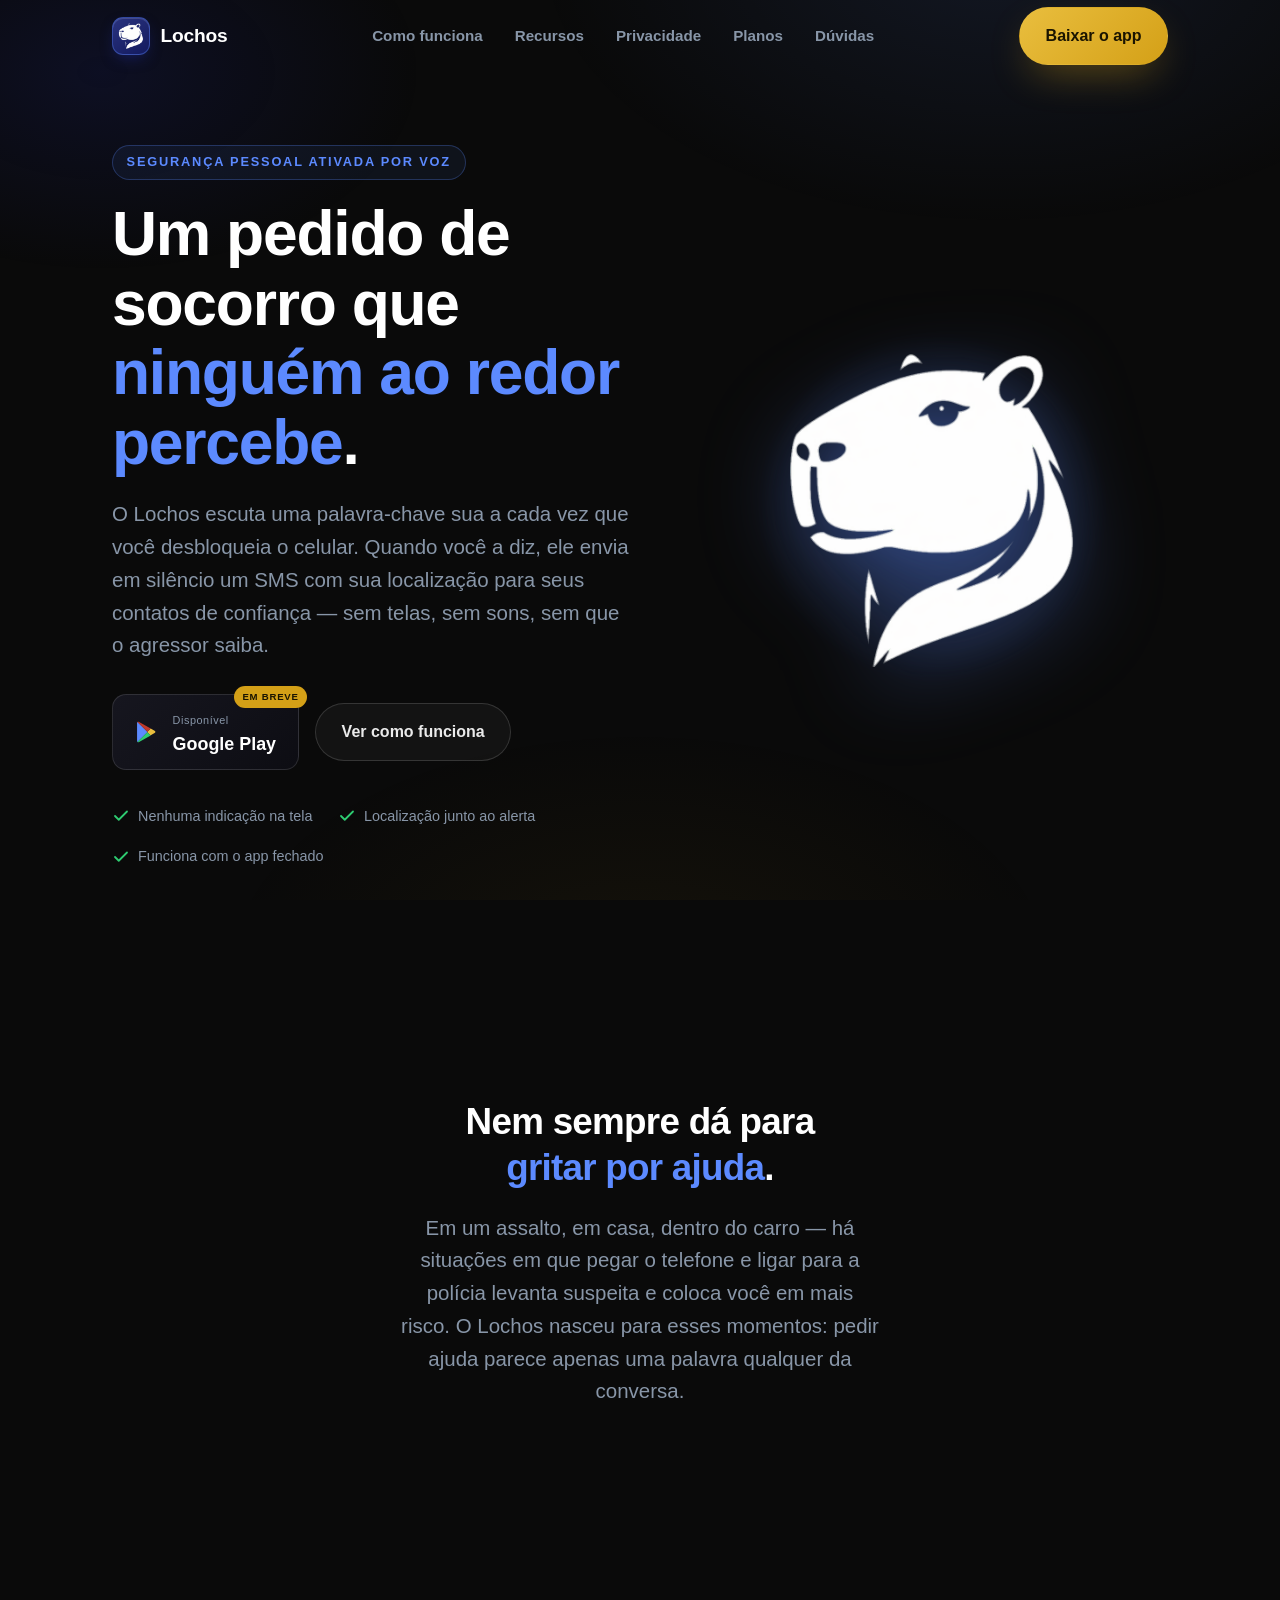
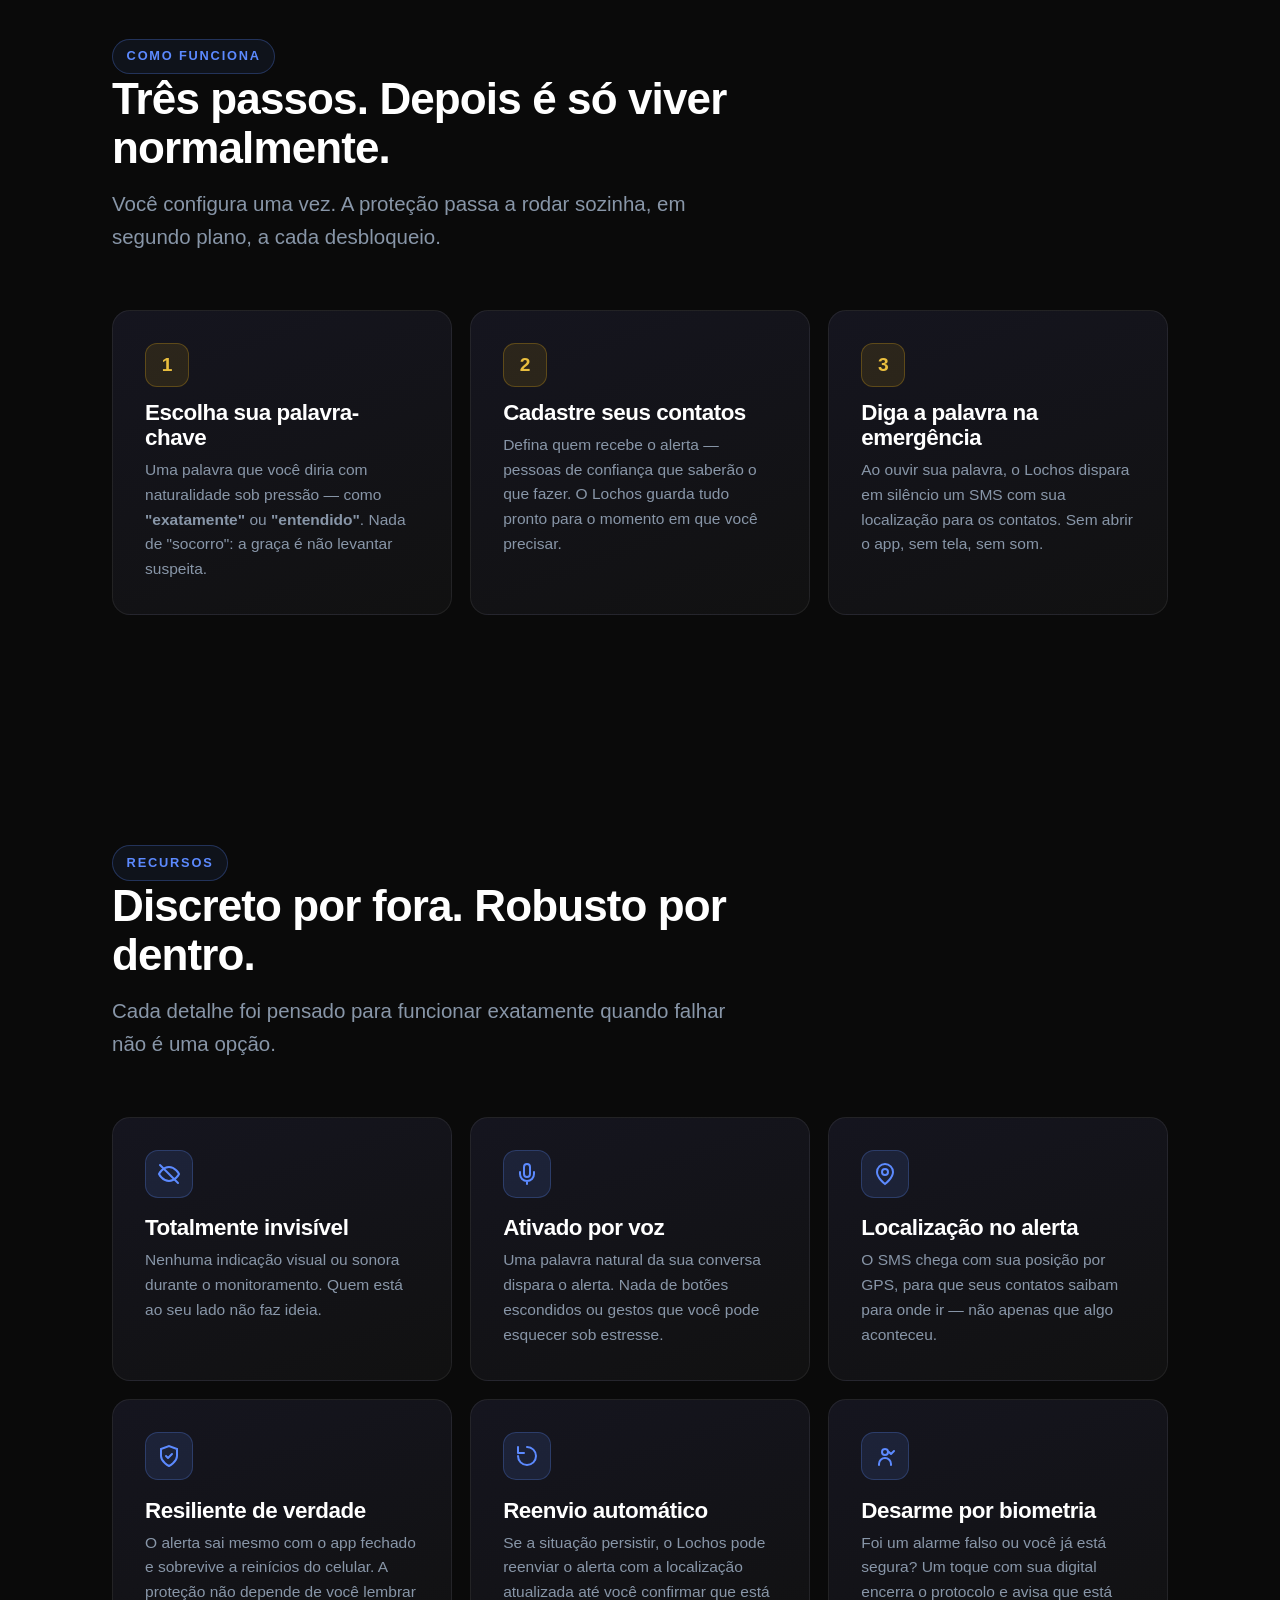
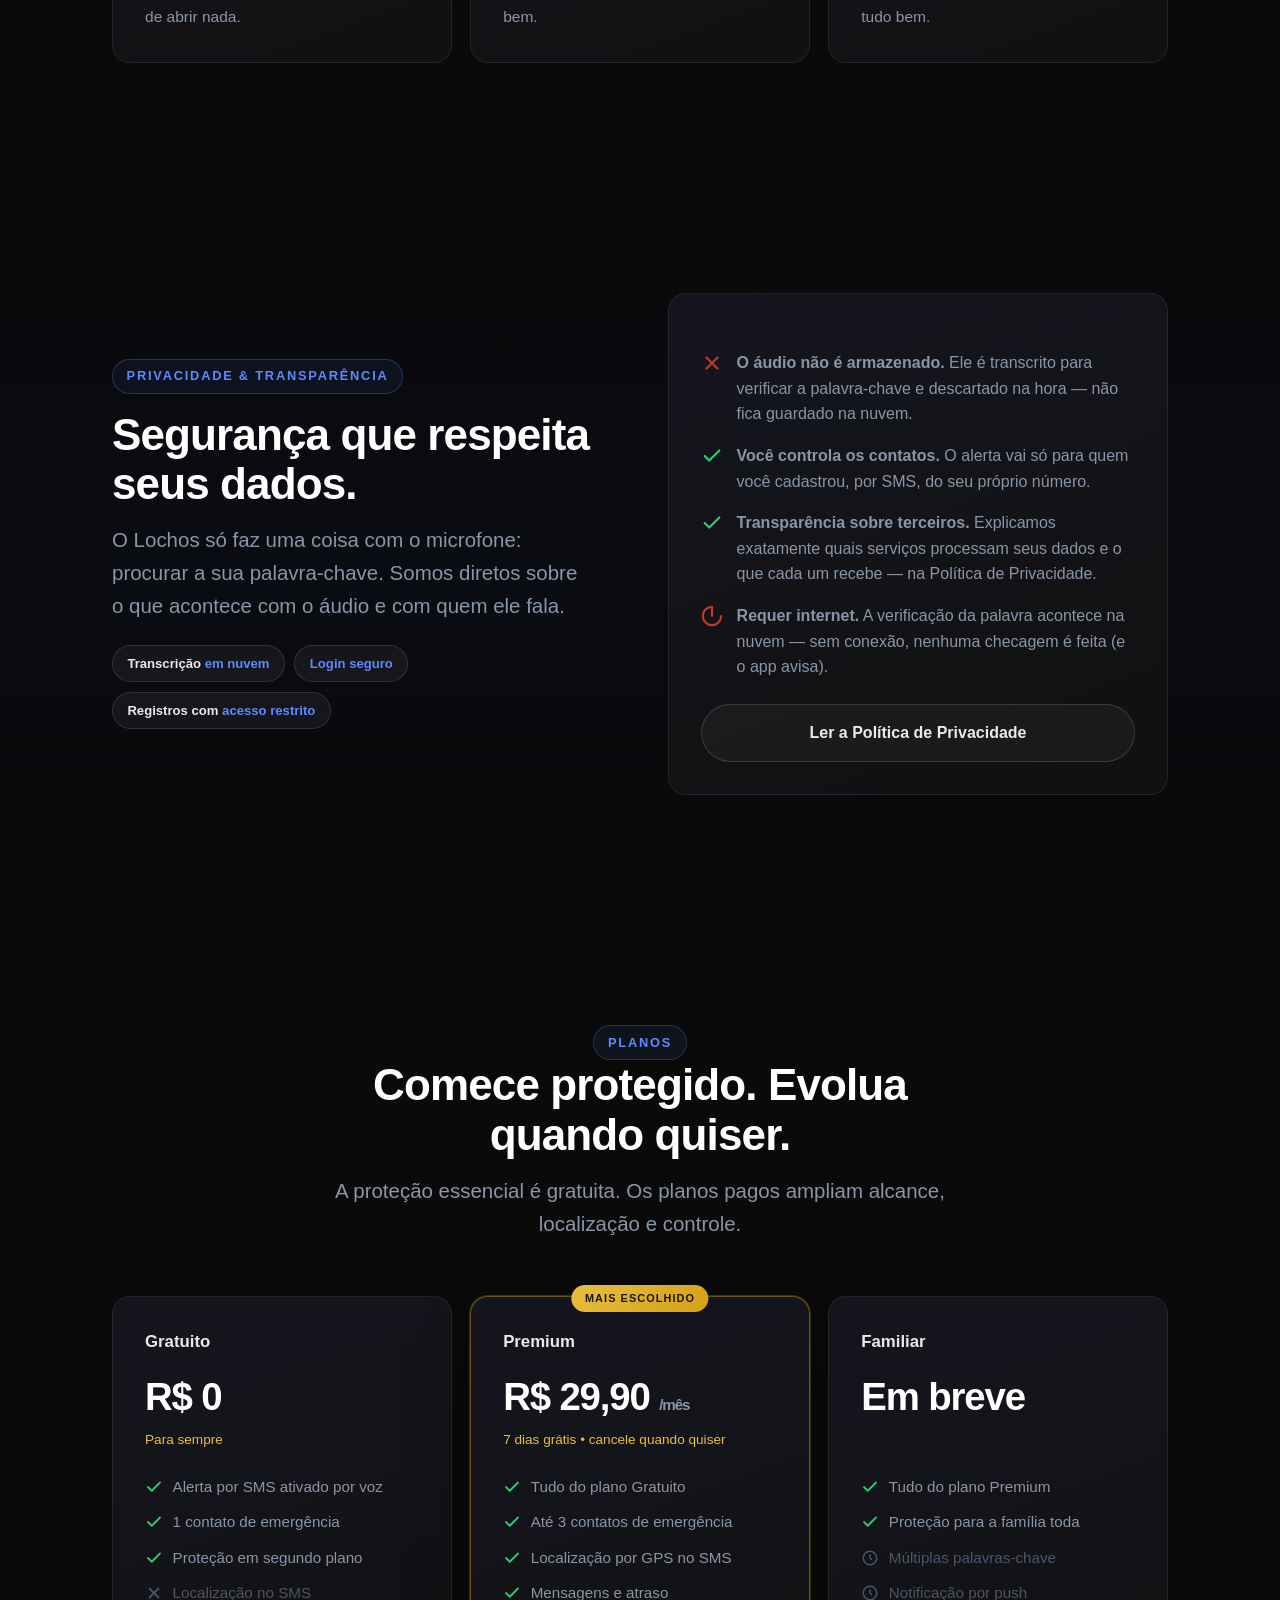
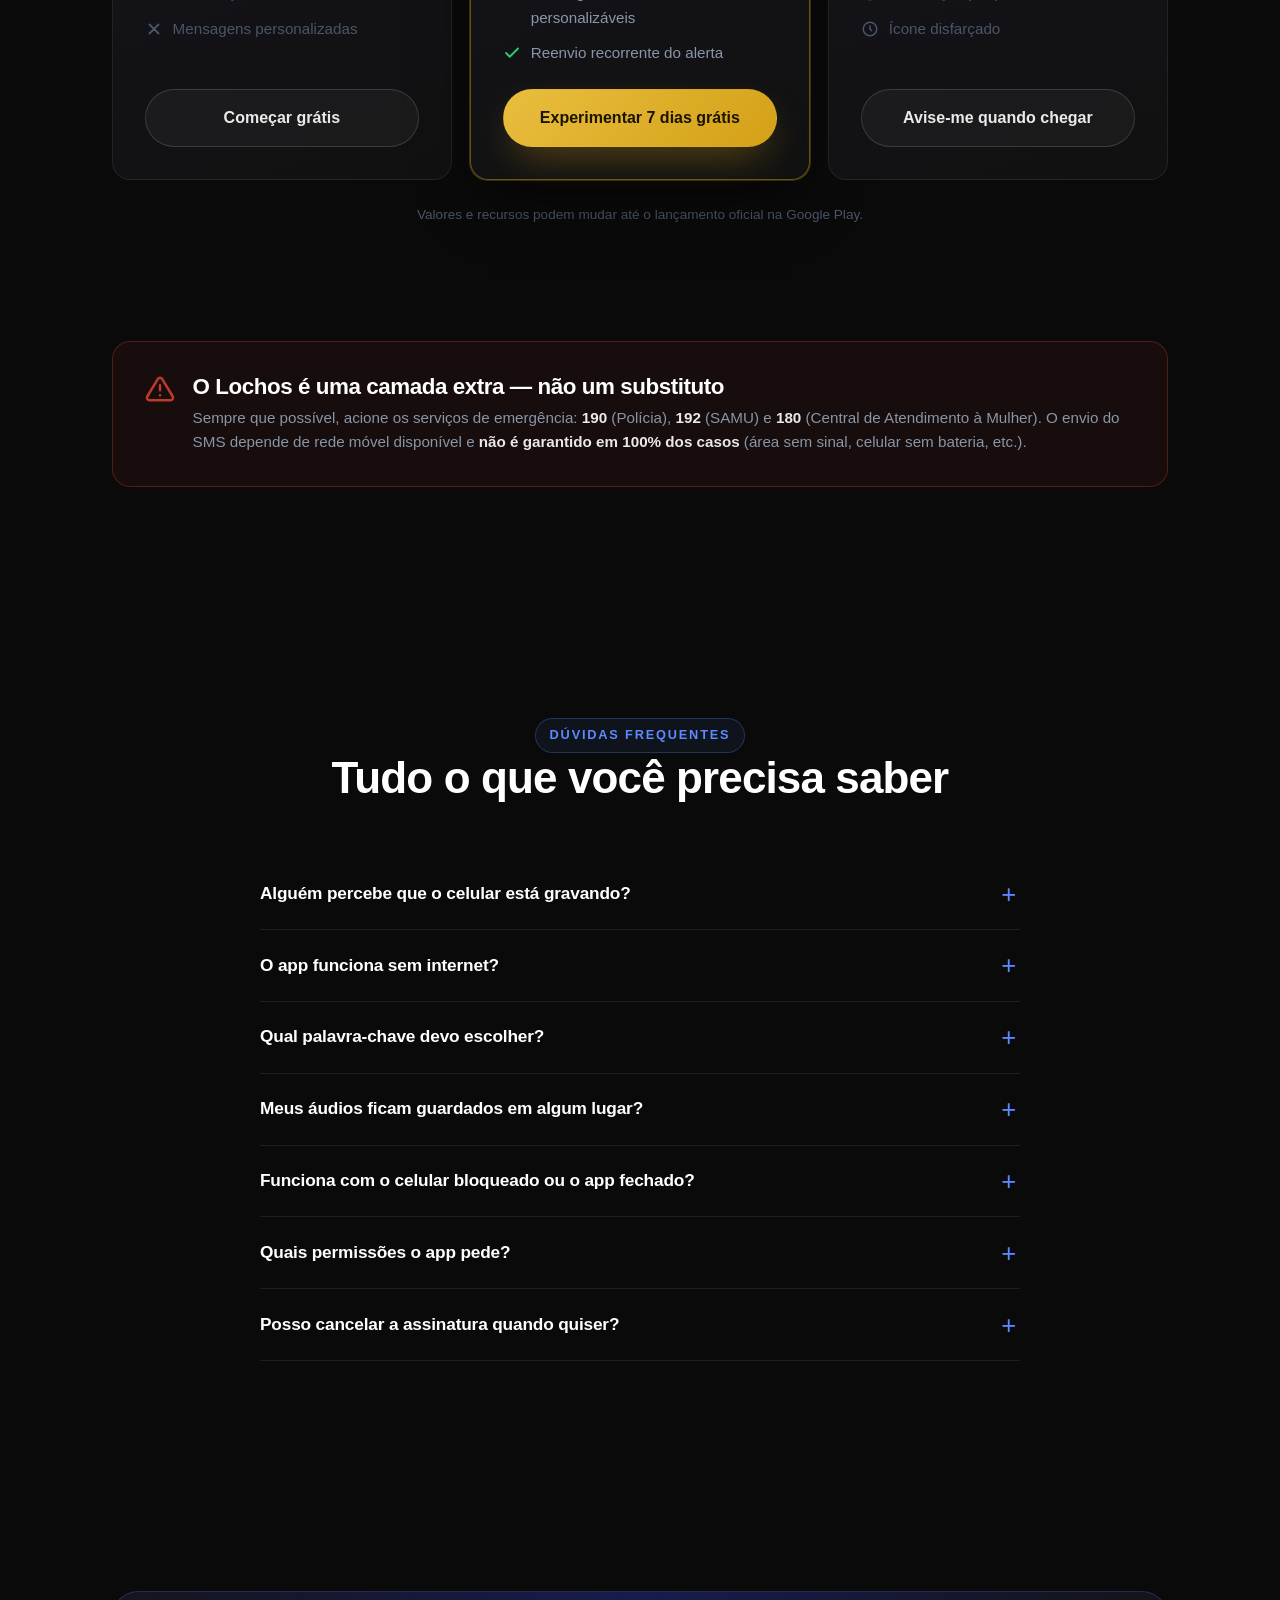
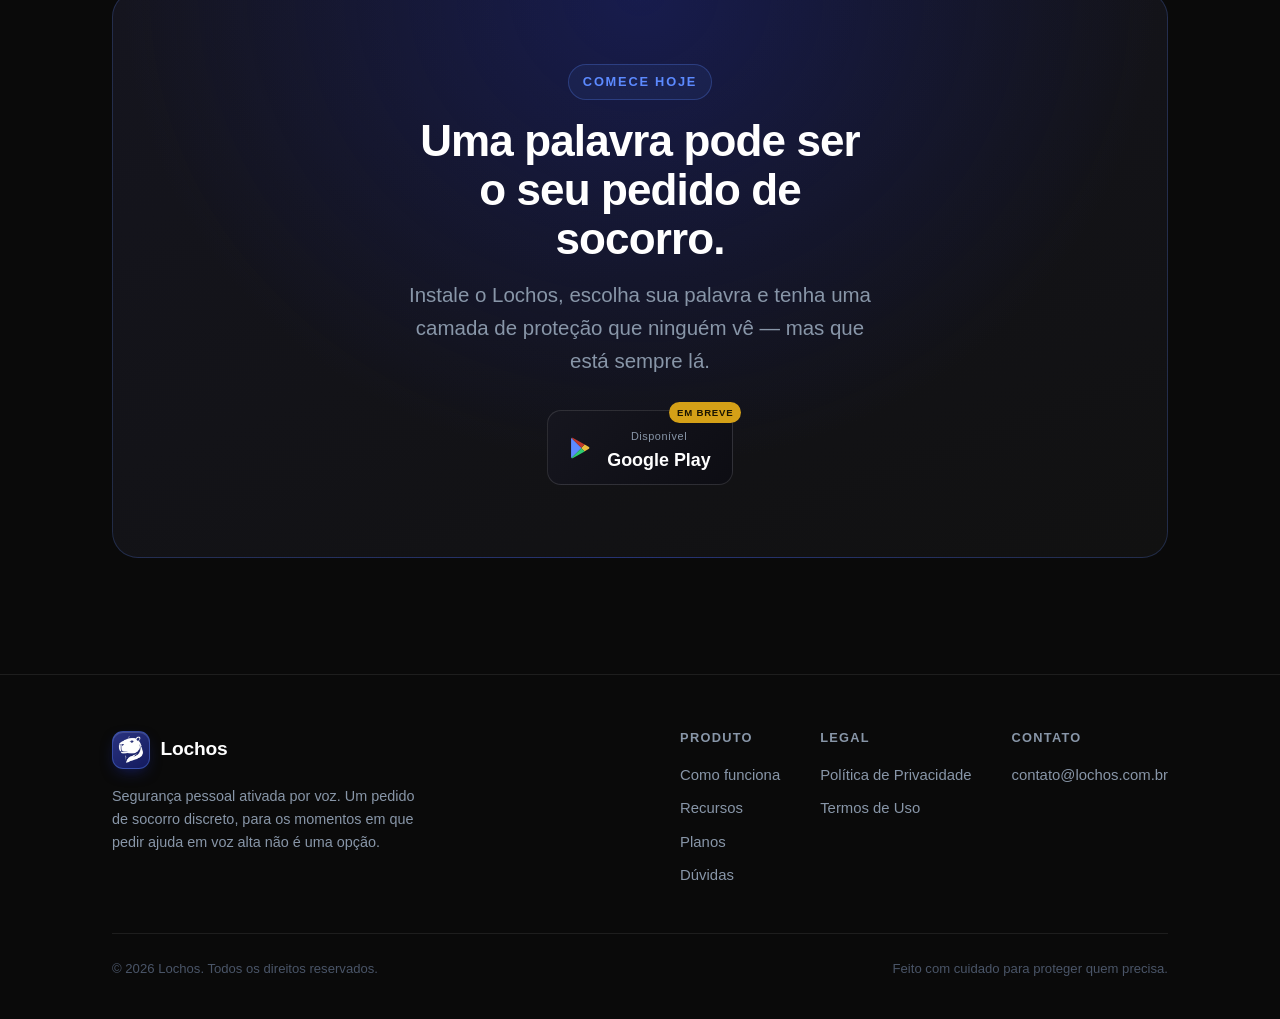
==== index.html @ 720956c6 "@ site: não expor fornecedores de backend nas páginas abertas - index.html: chips e frase de transpa" ====
<!DOCTYPE html>
<html lang="pt-BR">
<head>
  <meta charset="UTF-8" />
  <meta name="viewport" content="width=device-width, initial-scale=1" />
  <title>Lochos — Um pedido de socorro que ninguém percebe</title>
  <meta name="description" content="Lochos é um app de segurança pessoal ativado por voz. Diga uma palavra-chave discreta e ele envia, em silêncio, um SMS com sua localização para seus contatos de confiança." />
  <meta name="theme-color" content="#0A0A0A" />
  <link rel="icon" type="image/png" href="assets/logo-mark.png" />
  <link rel="apple-touch-icon" href="assets/logo-mark.png" />

  <!-- Open Graph / redes sociais -->
  <meta property="og:type" content="website" />
  <meta property="og:title" content="Lochos — Um pedido de socorro que ninguém percebe" />
  <meta property="og:description" content="Segurança pessoal ativada por voz. Diga uma palavra-chave discreta e o Lochos avisa seus contatos com sua localização — sem telas, sem sons." />
  <meta property="og:image" content="assets/logo-mark.png" />
  <meta property="og:locale" content="pt_BR" />
  <meta name="twitter:card" content="summary" />

  <link rel="preload" href="assets/styles.css" as="style" />
  <link rel="stylesheet" href="assets/styles.css" />

  <script type="application/ld+json">
  {
    "@context": "https://schema.org",
    "@type": "MobileApplication",
    "name": "Lochos",
    "operatingSystem": "Android",
    "applicationCategory": "SecurityApplication",
    "description": "App de segurança pessoal ativado por voz. Uma palavra-chave discreta dispara um SMS de emergência com localização para contatos de confiança.",
    "offers": { "@type": "Offer", "price": "0", "priceCurrency": "BRL" }
  }
  </script>
</head>
<body>

  <!-- ==================== HEADER ==================== -->
  <header class="site-header">
    <div class="wrap nav">
      <a href="#topo" class="brand" aria-label="Lochos — início">
        <span class="brand-mark"><img src="assets/capybara-white.png" alt="" width="28" height="28" /></span>
        Lochos
      </a>
      <nav class="nav-links" aria-label="Navegação principal">
        <a href="#como-funciona">Como funciona</a>
        <a href="#recursos">Recursos</a>
        <a href="#privacidade">Privacidade</a>
        <a href="#planos">Planos</a>
        <a href="#faq">Dúvidas</a>
      </nav>
      <a href="#baixar" class="btn btn-primary nav-cta">Baixar o app</a>
    </div>
  </header>

  <main id="topo">

    <!-- ==================== HERO ==================== -->
    <section class="hero">
      <div class="wrap hero-grid">
        <div class="hero-copy">
          <span class="eyebrow">Segurança pessoal ativada por voz</span>
          <h1>Um pedido de socorro que <span class="hl">ninguém ao redor percebe</span>.</h1>
          <p class="lead">
            O Lochos escuta uma palavra-chave sua a cada vez que você desbloqueia o celular.
            Quando você a diz, ele envia em silêncio um SMS com sua localização para seus
            contatos de confiança — sem telas, sem sons, sem que o agressor saiba.
          </p>

          <div class="hero-cta" id="baixar">
            <a href="#" class="store-badge" aria-label="Em breve na Google Play">
              <span class="sb-soon">Em breve</span>
              <svg viewBox="0 0 512 512" aria-hidden="true"><path fill="#5C8AFF" d="M48 59.4c-4.9 5.2-7.7 13.2-7.7 23.6v346c0 10.4 2.8 18.4 7.7 23.6l1.2 1.1L243 260.9v-9.8L49.2 58.3 48 59.4z"/><path fill="#E9BE3E" d="M307.6 325.5L243 260.9v-9.8l64.7-64.6 1.5.8 76.5 43.5c21.9 12.4 21.9 32.8 0 45.2l-76.5 43.5-1.6.8z"/><path fill="#2ECC71" d="M309.1 324.7L243 258.5 48 453.5c7.2 7.6 19.1 8.6 32.6 1L309.1 324.7z"/><path fill="#C0392B" d="M309.1 187.3L80.6 57.5C67.1 49.9 55.2 50.9 48 58.5l195 195 66.1-66.2z"/></svg>
              <span>
                <span class="sb-top">Disponível</span><br />
                <span class="sb-main">Google Play</span>
              </span>
            </a>
            <a href="#como-funciona" class="btn btn-ghost">Ver como funciona</a>
          </div>

          <div class="hero-trust">
            <span>
              <svg viewBox="0 0 24 24" fill="none" stroke="currentColor" stroke-width="2.4" aria-hidden="true"><path d="M20 6 9 17l-5-5" stroke-linecap="round" stroke-linejoin="round"/></svg>
              Nenhuma indicação na tela
            </span>
            <span>
              <svg viewBox="0 0 24 24" fill="none" stroke="currentColor" stroke-width="2.4" aria-hidden="true"><path d="M20 6 9 17l-5-5" stroke-linecap="round" stroke-linejoin="round"/></svg>
              Localização junto ao alerta
            </span>
            <span>
              <svg viewBox="0 0 24 24" fill="none" stroke="currentColor" stroke-width="2.4" aria-hidden="true"><path d="M20 6 9 17l-5-5" stroke-linecap="round" stroke-linejoin="round"/></svg>
              Funciona com o app fechado
            </span>
          </div>
        </div>

        <div class="hero-visual" aria-hidden="true">
          <div class="hero-orb"></div>
          <div class="pulse-ring"></div>
          <div class="pulse-ring"></div>
          <div class="pulse-ring"></div>
          <img class="hero-capy" src="assets/capybara-white.png" alt="" width="320" height="320" />
        </div>
      </div>
    </section>

    <!-- ==================== EMPATIA ==================== -->
    <section class="empathy" aria-labelledby="empatia-h">
      <div class="wrap reveal">
        <h2 class="quote" id="empatia-h">Nem sempre dá para <em>gritar por ajuda</em>.</h2>
        <p class="lead" style="margin-inline:auto;text-align:center;">
          Em um assalto, em casa, dentro do carro — há situações em que pegar o telefone e ligar
          para a polícia levanta suspeita e coloca você em mais risco. O Lochos nasceu para esses
          momentos: pedir ajuda parece apenas uma palavra qualquer da conversa.
        </p>
      </div>
    </section>

    <!-- ==================== COMO FUNCIONA ==================== -->
    <section id="como-funciona" aria-labelledby="cf-h">
      <div class="wrap">
        <div class="section-head reveal">
          <span class="eyebrow">Como funciona</span>
          <h2 id="cf-h">Três passos. Depois é só viver normalmente.</h2>
          <p class="lead">Você configura uma vez. A proteção passa a rodar sozinha, em segundo plano, a cada desbloqueio.</p>
        </div>

        <div class="grid cols-3 steps">
          <article class="card step reveal">
            <div class="num"></div>
            <h3>Escolha sua palavra-chave</h3>
            <p>Uma palavra que você diria com naturalidade sob pressão — como <strong>"exatamente"</strong> ou <strong>"entendido"</strong>. Nada de "socorro": a graça é não levantar suspeita.</p>
          </article>
          <article class="card step reveal">
            <div class="num"></div>
            <h3>Cadastre seus contatos</h3>
            <p>Defina quem recebe o alerta — pessoas de confiança que saberão o que fazer. O Lochos guarda tudo pronto para o momento em que você precisar.</p>
          </article>
          <article class="card step reveal">
            <div class="num"></div>
            <h3>Diga a palavra na emergência</h3>
            <p>Ao ouvir sua palavra, o Lochos dispara em silêncio um SMS com sua localização para os contatos. Sem abrir o app, sem tela, sem som.</p>
          </article>
        </div>
      </div>
    </section>

    <!-- ==================== RECURSOS ==================== -->
    <section id="recursos" aria-labelledby="rec-h">
      <div class="wrap">
        <div class="section-head reveal">
          <span class="eyebrow">Recursos</span>
          <h2 id="rec-h">Discreto por fora. Robusto por dentro.</h2>
          <p class="lead">Cada detalhe foi pensado para funcionar exatamente quando falhar não é uma opção.</p>
        </div>

        <div class="grid cols-3">
          <article class="card reveal">
            <div class="icon"><svg viewBox="0 0 24 24" fill="none" stroke="currentColor" stroke-width="2" aria-hidden="true"><path d="M2 12s3.5-7 10-7 10 7 10 7-3.5 7-10 7S2 12 2 12Z"/><path d="m3 3 18 18" stroke-linecap="round"/></svg></div>
            <h3>Totalmente invisível</h3>
            <p>Nenhuma indicação visual ou sonora durante o monitoramento. Quem está ao seu lado não faz ideia.</p>
          </article>
          <article class="card reveal">
            <div class="icon"><svg viewBox="0 0 24 24" fill="none" stroke="currentColor" stroke-width="2" aria-hidden="true"><path d="M12 2a3 3 0 0 0-3 3v7a3 3 0 0 0 6 0V5a3 3 0 0 0-3-3Z"/><path d="M19 10v2a7 7 0 0 1-14 0v-2M12 19v3" stroke-linecap="round"/></svg></div>
            <h3>Ativado por voz</h3>
            <p>Uma palavra natural da sua conversa dispara o alerta. Nada de botões escondidos ou gestos que você pode esquecer sob estresse.</p>
          </article>
          <article class="card reveal">
            <div class="icon"><svg viewBox="0 0 24 24" fill="none" stroke="currentColor" stroke-width="2" aria-hidden="true"><path d="M20 10c0 6-8 12-8 12s-8-6-8-12a8 8 0 0 1 16 0Z"/><circle cx="12" cy="10" r="3"/></svg></div>
            <h3>Localização no alerta</h3>
            <p>O SMS chega com sua posição por GPS, para que seus contatos saibam para onde ir — não apenas que algo aconteceu.</p>
          </article>
          <article class="card reveal">
            <div class="icon"><svg viewBox="0 0 24 24" fill="none" stroke="currentColor" stroke-width="2" aria-hidden="true"><path d="M12 22s8-4 8-10V5l-8-3-8 3v7c0 6 8 10 8 10Z"/><path d="m9 12 2 2 4-4" stroke-linecap="round" stroke-linejoin="round"/></svg></div>
            <h3>Resiliente de verdade</h3>
            <p>O alerta sai mesmo com o app fechado e sobrevive a reinícios do celular. A proteção não depende de você lembrar de abrir nada.</p>
          </article>
          <article class="card reveal">
            <div class="icon"><svg viewBox="0 0 24 24" fill="none" stroke="currentColor" stroke-width="2" aria-hidden="true"><path d="M3 12a9 9 0 1 0 9-9" stroke-linecap="round"/><path d="M3 3v6h6" stroke-linecap="round" stroke-linejoin="round"/></svg></div>
            <h3>Reenvio automático</h3>
            <p>Se a situação persistir, o Lochos pode reenviar o alerta com a localização atualizada até você confirmar que está bem.</p>
          </article>
          <article class="card reveal">
            <div class="icon"><svg viewBox="0 0 24 24" fill="none" stroke="currentColor" stroke-width="2" aria-hidden="true"><path d="M12 11c1.66 0 3-1.34 3-3s-1.34-3-3-3-3 1.34-3 3 1.34 3 3 3Z"/><path d="M6 21v-1a6 6 0 0 1 12 0v1" stroke-linecap="round"/><path d="m16 8 2 2 3-3" stroke-linecap="round" stroke-linejoin="round"/></svg></div>
            <h3>Desarme por biometria</h3>
            <p>Foi um alarme falso ou você já está segura? Um toque com sua digital encerra o protocolo e avisa que está tudo bem.</p>
          </article>
        </div>
      </div>
    </section>

    <!-- ==================== PRIVACIDADE ==================== -->
    <section id="privacidade" class="privacy" aria-labelledby="priv-h">
      <div class="wrap">
        <div class="grid cols-2" style="align-items:center;gap:clamp(2rem,5vw,3.5rem);">
          <div class="reveal">
            <span class="eyebrow">Privacidade &amp; transparência</span>
            <h2 id="priv-h" style="margin:1rem 0;">Segurança que respeita seus dados.</h2>
            <p class="lead">
              O Lochos só faz uma coisa com o microfone: procurar a sua palavra-chave.
              Somos diretos sobre o que acontece com o áudio e com quem ele fala.
            </p>
            <div class="third-parties">
              <span class="chip">Transcrição <b>em nuvem</b></span>
              <span class="chip"><b>Login seguro</b></span>
              <span class="chip">Registros com <b>acesso restrito</b></span>
            </div>
          </div>

          <div class="card reveal">
            <ul class="privacy-list">
              <li><svg class="no" viewBox="0 0 24 24" fill="none" stroke="currentColor" stroke-width="2.4" aria-hidden="true"><path d="M18 6 6 18M6 6l12 12" stroke-linecap="round"/></svg>
                <span><strong>O áudio não é armazenado.</strong> Ele é transcrito para verificar a palavra-chave e descartado na hora — não fica guardado na nuvem.</span></li>
              <li><svg class="yes" viewBox="0 0 24 24" fill="none" stroke="currentColor" stroke-width="2.4" aria-hidden="true"><path d="M20 6 9 17l-5-5" stroke-linecap="round" stroke-linejoin="round"/></svg>
                <span><strong>Você controla os contatos.</strong> O alerta vai só para quem você cadastrou, por SMS, do seu próprio número.</span></li>
              <li><svg class="yes" viewBox="0 0 24 24" fill="none" stroke="currentColor" stroke-width="2.4" aria-hidden="true"><path d="M20 6 9 17l-5-5" stroke-linecap="round" stroke-linejoin="round"/></svg>
                <span><strong>Transparência sobre terceiros.</strong> Explicamos exatamente quais serviços processam seus dados e o que cada um recebe — na Política de Privacidade.</span></li>
              <li><svg class="no" viewBox="0 0 24 24" fill="none" stroke="currentColor" stroke-width="2.4" aria-hidden="true"><path d="M12 2v10M12 2a10 10 0 1 0 10 10" stroke-linecap="round"/></svg>
                <span><strong>Requer internet.</strong> A verificação da palavra acontece na nuvem — sem conexão, nenhuma checagem é feita (e o app avisa).</span></li>
            </ul>
            <a href="privacidade.html" class="btn btn-ghost btn-block" style="margin-top:1.5rem;">Ler a Política de Privacidade</a>
          </div>
        </div>
      </div>
    </section>

    <!-- ==================== PLANOS ==================== -->
    <section id="planos" aria-labelledby="planos-h">
      <div class="wrap">
        <div class="section-head center reveal">
          <span class="eyebrow">Planos</span>
          <h2 id="planos-h">Comece protegido. Evolua quando quiser.</h2>
          <p class="lead">A proteção essencial é gratuita. Os planos pagos ampliam alcance, localização e controle.</p>
        </div>

        <div class="grid cols-3 plans">
          <article class="card plan reveal">
            <div class="plan-name">Gratuito</div>
            <div class="price">R$ 0</div>
            <div class="price-note">Para sempre</div>
            <ul>
              <li class="on"><svg viewBox="0 0 24 24" fill="none" stroke="currentColor" stroke-width="2.4" aria-hidden="true"><path d="M20 6 9 17l-5-5" stroke-linecap="round" stroke-linejoin="round"/></svg> Alerta por SMS ativado por voz</li>
              <li class="on"><svg viewBox="0 0 24 24" fill="none" stroke="currentColor" stroke-width="2.4" aria-hidden="true"><path d="M20 6 9 17l-5-5" stroke-linecap="round" stroke-linejoin="round"/></svg> 1 contato de emergência</li>
              <li class="on"><svg viewBox="0 0 24 24" fill="none" stroke="currentColor" stroke-width="2.4" aria-hidden="true"><path d="M20 6 9 17l-5-5" stroke-linecap="round" stroke-linejoin="round"/></svg> Proteção em segundo plano</li>
              <li class="off"><svg viewBox="0 0 24 24" fill="none" stroke="currentColor" stroke-width="2.4" aria-hidden="true"><path d="M18 6 6 18M6 6l12 12" stroke-linecap="round"/></svg> Localização no SMS</li>
              <li class="off"><svg viewBox="0 0 24 24" fill="none" stroke="currentColor" stroke-width="2.4" aria-hidden="true"><path d="M18 6 6 18M6 6l12 12" stroke-linecap="round"/></svg> Mensagens personalizadas</li>
            </ul>
            <a href="#baixar" class="btn btn-ghost btn-block">Começar grátis</a>
          </article>

          <article class="card plan featured reveal">
            <span class="tag">Mais escolhido</span>
            <div class="plan-name gold-text">Premium</div>
            <div class="price">R$ 29,90 <small>/mês</small></div>
            <div class="price-note">7 dias grátis • cancele quando quiser</div>
            <ul>
              <li class="on"><svg viewBox="0 0 24 24" fill="none" stroke="currentColor" stroke-width="2.4" aria-hidden="true"><path d="M20 6 9 17l-5-5" stroke-linecap="round" stroke-linejoin="round"/></svg> Tudo do plano Gratuito</li>
              <li class="on"><svg viewBox="0 0 24 24" fill="none" stroke="currentColor" stroke-width="2.4" aria-hidden="true"><path d="M20 6 9 17l-5-5" stroke-linecap="round" stroke-linejoin="round"/></svg> Até 3 contatos de emergência</li>
              <li class="on"><svg viewBox="0 0 24 24" fill="none" stroke="currentColor" stroke-width="2.4" aria-hidden="true"><path d="M20 6 9 17l-5-5" stroke-linecap="round" stroke-linejoin="round"/></svg> Localização por GPS no SMS</li>
              <li class="on"><svg viewBox="0 0 24 24" fill="none" stroke="currentColor" stroke-width="2.4" aria-hidden="true"><path d="M20 6 9 17l-5-5" stroke-linecap="round" stroke-linejoin="round"/></svg> Mensagens e atraso personalizáveis</li>
              <li class="on"><svg viewBox="0 0 24 24" fill="none" stroke="currentColor" stroke-width="2.4" aria-hidden="true"><path d="M20 6 9 17l-5-5" stroke-linecap="round" stroke-linejoin="round"/></svg> Reenvio recorrente do alerta</li>
            </ul>
            <a href="#baixar" class="btn btn-primary btn-block">Experimentar 7 dias grátis</a>
          </article>

          <article class="card plan reveal">
            <div class="plan-name">Familiar</div>
            <div class="price">Em breve</div>
            <div class="price-note">&nbsp;</div>
            <ul>
              <li class="on"><svg viewBox="0 0 24 24" fill="none" stroke="currentColor" stroke-width="2.4" aria-hidden="true"><path d="M20 6 9 17l-5-5" stroke-linecap="round" stroke-linejoin="round"/></svg> Tudo do plano Premium</li>
              <li class="on"><svg viewBox="0 0 24 24" fill="none" stroke="currentColor" stroke-width="2.4" aria-hidden="true"><path d="M20 6 9 17l-5-5" stroke-linecap="round" stroke-linejoin="round"/></svg> Proteção para a família toda</li>
              <li class="off"><svg viewBox="0 0 24 24" fill="none" stroke="currentColor" stroke-width="2" aria-hidden="true"><circle cx="12" cy="12" r="9"/><path d="M12 8v4l2 2" stroke-linecap="round"/></svg> Múltiplas palavras-chave</li>
              <li class="off"><svg viewBox="0 0 24 24" fill="none" stroke="currentColor" stroke-width="2" aria-hidden="true"><circle cx="12" cy="12" r="9"/><path d="M12 8v4l2 2" stroke-linecap="round"/></svg> Notificação por push</li>
              <li class="off"><svg viewBox="0 0 24 24" fill="none" stroke="currentColor" stroke-width="2" aria-hidden="true"><circle cx="12" cy="12" r="9"/><path d="M12 8v4l2 2" stroke-linecap="round"/></svg> Ícone disfarçado</li>
            </ul>
            <a href="#baixar" class="btn btn-ghost btn-block">Avise-me quando chegar</a>
          </article>
        </div>
        <p style="text-align:center;margin-top:1.5rem;font-size:.85rem;color:var(--hint);">
          Valores e recursos podem mudar até o lançamento oficial na Google Play.
        </p>
      </div>
    </section>

    <!-- ==================== AVISO DE SEGURANÇA ==================== -->
    <section aria-labelledby="aviso-h" style="padding-top:0;">
      <div class="wrap">
        <div class="safety reveal">
          <svg viewBox="0 0 24 24" fill="none" stroke="currentColor" stroke-width="2" aria-hidden="true"><path d="M10.3 3.9 1.8 18a2 2 0 0 0 1.7 3h17a2 2 0 0 0 1.7-3L13.7 3.9a2 2 0 0 0-3.4 0Z" stroke-linejoin="round"/><path d="M12 9v4M12 17h.01" stroke-linecap="round"/></svg>
          <div>
            <h3 id="aviso-h">O Lochos é uma camada extra — não um substituto</h3>
            <p>
              Sempre que possível, acione os serviços de emergência: <strong>190</strong> (Polícia),
              <strong>192</strong> (SAMU) e <strong>180</strong> (Central de Atendimento à Mulher).
              O envio do SMS depende de rede móvel disponível e <strong>não é garantido em 100% dos casos</strong>
              (área sem sinal, celular sem bateria, etc.).
            </p>
          </div>
        </div>
      </div>
    </section>

    <!-- ==================== FAQ ==================== -->
    <section id="faq" aria-labelledby="faq-h">
      <div class="wrap">
        <div class="section-head center reveal">
          <span class="eyebrow">Dúvidas frequentes</span>
          <h2 id="faq-h">Tudo o que você precisa saber</h2>
        </div>

        <div class="faq reveal">
          <div class="faq-item">
            <button class="faq-q" type="button">Alguém percebe que o celular está gravando?</button>
            <div class="faq-a"><p>Não. A gravação é completamente silenciosa — sem luz, sem ícone, sem som. Ela acontece por poucos segundos logo após o desbloqueio e serve apenas para procurar a sua palavra-chave.</p></div>
          </div>
          <div class="faq-item">
            <button class="faq-q" type="button">O app funciona sem internet?</button>
            <div class="faq-a"><p>Não. A verificação da palavra-chave acontece na nuvem e exige conexão. Sem internet, nenhuma checagem é feita — e o app avisa você por notificação, em vez de falhar em silêncio. Recomendamos manter os dados móveis ativos.</p></div>
          </div>
          <div class="faq-item">
            <button class="faq-q" type="button">Qual palavra-chave devo escolher?</button>
            <div class="faq-a"><p>Uma palavra que você diria com naturalidade ao colaborar com um agressor — como "exatamente", "entendido" ou "infelizmente". Evite "socorro" ou "ajuda": a ideia é justamente não levantar suspeita. Durante a configuração, você testa a palavra em voz alta antes de confirmar.</p></div>
          </div>
          <div class="faq-item">
            <button class="faq-q" type="button">Meus áudios ficam guardados em algum lugar?</button>
            <div class="faq-a"><p>Não na nuvem. O áudio é transcrito para verificar a palavra-chave e descartado na hora. Detalhamos exatamente o que fica registrado — e o que não fica — na <a href="privacidade.html">Política de Privacidade</a>.</p></div>
          </div>
          <div class="faq-item">
            <button class="faq-q" type="button">Funciona com o celular bloqueado ou o app fechado?</button>
            <div class="faq-a"><p>Sim. A proteção roda em segundo plano e o alerta é disparado de forma resiliente, sobrevivendo até ao fechamento do app e a reinícios do celular. Para máxima confiabilidade, o app orienta você a desativar as otimizações de bateria para o Lochos.</p></div>
          </div>
          <div class="faq-item">
            <button class="faq-q" type="button">Quais permissões o app pede?</button>
            <div class="faq-a"><p>Microfone (para ouvir a palavra-chave), localização (para incluir no alerta), SMS (para enviar o aviso) e contatos (para você escolher quem será avisado). Cada uma é usada apenas para a função de segurança correspondente.</p></div>
          </div>
          <div class="faq-item">
            <button class="faq-q" type="button">Posso cancelar a assinatura quando quiser?</button>
            <div class="faq-a"><p>Sim. A assinatura Premium é gerenciada pela Google Play e pode ser cancelada a qualquer momento, sem multa. Você continua com o plano Gratuito depois disso.</p></div>
          </div>
        </div>
      </div>
    </section>

    <!-- ==================== CTA FINAL ==================== -->
    <section aria-labelledby="cta-h">
      <div class="wrap">
        <div class="final-cta reveal">
          <span class="eyebrow">Comece hoje</span>
          <h2 id="cta-h" style="margin-top:1rem;">Uma palavra pode ser o seu pedido de socorro.</h2>
          <p class="lead">Instale o Lochos, escolha sua palavra e tenha uma camada de proteção que ninguém vê — mas que está sempre lá.</p>
          <div class="hero-cta">
            <a href="#" class="store-badge" aria-label="Em breve na Google Play">
              <span class="sb-soon">Em breve</span>
              <svg viewBox="0 0 512 512" aria-hidden="true"><path fill="#5C8AFF" d="M48 59.4c-4.9 5.2-7.7 13.2-7.7 23.6v346c0 10.4 2.8 18.4 7.7 23.6l1.2 1.1L243 260.9v-9.8L49.2 58.3 48 59.4z"/><path fill="#E9BE3E" d="M307.6 325.5L243 260.9v-9.8l64.7-64.6 1.5.8 76.5 43.5c21.9 12.4 21.9 32.8 0 45.2l-76.5 43.5-1.6.8z"/><path fill="#2ECC71" d="M309.1 324.7L243 258.5 48 453.5c7.2 7.6 19.1 8.6 32.6 1L309.1 324.7z"/><path fill="#C0392B" d="M309.1 187.3L80.6 57.5C67.1 49.9 55.2 50.9 48 58.5l195 195 66.1-66.2z"/></svg>
              <span>
                <span class="sb-top">Disponível</span><br />
                <span class="sb-main">Google Play</span>
              </span>
            </a>
          </div>
        </div>
      </div>
    </section>

  </main>

  <!-- ==================== FOOTER ==================== -->
  <footer class="site-footer">
    <div class="wrap">
      <div class="footer-top">
        <div class="footer-brand">
          <a href="#topo" class="brand"><span class="brand-mark"><img src="assets/capybara-white.png" alt="" width="28" height="28" /></span> Lochos</a>
          <p>Segurança pessoal ativada por voz. Um pedido de socorro discreto, para os momentos em que pedir ajuda em voz alta não é uma opção.</p>
        </div>
        <div class="footer-cols">
          <div class="footer-col">
            <h4>Produto</h4>
            <a href="#como-funciona">Como funciona</a>
            <a href="#recursos">Recursos</a>
            <a href="#planos">Planos</a>
            <a href="#faq">Dúvidas</a>
          </div>
          <div class="footer-col">
            <h4>Legal</h4>
            <a href="privacidade.html">Política de Privacidade</a>
            <a href="termos.html">Termos de Uso</a>
          </div>
          <div class="footer-col">
            <h4>Contato</h4>
            <a href="mailto:contato@lochos.com.br">contato@lochos.com.br</a>
          </div>
        </div>
      </div>
      <div class="footer-bottom">
        <span>© <span data-year>2026</span> Lochos. Todos os direitos reservados.</span>
        <span>Feito com cuidado para proteger quem precisa.</span>
      </div>
    </div>
  </footer>

  <script src="assets/app.js" defer></script>
</body>
</html>
---- assets/styles.css ----
/* ==========================================================================
   Lochos — Design System (site)
   Tokens derivados de app/src/main/res/values/colors.xml
   ========================================================================== */

:root {
  /* Fundos */
  --bg: #0A0A0A;
  --bg-soft: #0d0d13;
  --card: #111111;
  --card-2: #15151f;
  --elevated: #1A1A2E;
  --divider: #1E1E1E;

  /* Texto */
  --text: #EAEAEA;
  --text-2: #8896A8;
  --hint: #4A5568;
  --white: #FFFFFF;

  /* Azuis */
  --primary: #1A237E;
  --primary-light: #5C8AFF;
  --blue-glow: rgba(92, 138, 255, .18);

  /* Status / destaque */
  --success: #2ECC71;
  --alert: #C0392B;
  --warning: #F39C12;
  --gold: #D4A017;
  --gold-light: #E9BE3E;

  /* Layout */
  --maxw: 1120px;
  --radius: 18px;
  --radius-sm: 12px;
  --gap: clamp(1rem, 4vw, 2rem);
  --section-y: clamp(4rem, 9vw, 7.5rem);

  --font: -apple-system, BlinkMacSystemFont, "Segoe UI", Inter, Roboto, "Helvetica Neue", Arial, sans-serif;

  --shadow: 0 24px 60px -20px rgba(0, 0, 0, .8);
  --shadow-gold: 0 16px 40px -12px rgba(212, 160, 23, .45);
  --shadow-blue: 0 16px 40px -12px rgba(92, 138, 255, .4);

  --ease: cubic-bezier(.16, 1, .3, 1);
}

* { box-sizing: border-box; margin: 0; padding: 0; }

html { scroll-behavior: smooth; -webkit-text-size-adjust: 100%; }
@media (prefers-reduced-motion: reduce) {
  html { scroll-behavior: auto; }
  *, *::before, *::after { animation-duration: .001ms !important; transition-duration: .001ms !important; }
}

body {
  font-family: var(--font);
  background: var(--bg);
  color: var(--text);
  line-height: 1.6;
  -webkit-font-smoothing: antialiased;
  text-rendering: optimizeLegibility;
  overflow-x: hidden;
}

/* Malha de fundo sutil */
body::before {
  content: "";
  position: fixed;
  inset: 0;
  z-index: -1;
  background:
    radial-gradient(60% 50% at 78% -5%, rgba(92, 138, 255, .10), transparent 60%),
    radial-gradient(45% 40% at 8% 8%, rgba(26, 35, 126, .22), transparent 55%),
    radial-gradient(55% 45% at 50% 108%, rgba(212, 160, 23, .06), transparent 60%);
  pointer-events: none;
}

img { max-width: 100%; display: block; }
a { color: inherit; text-decoration: none; }

/* ---------- Tipografia ---------- */
h1, h2, h3, h4 { line-height: 1.12; letter-spacing: -.02em; font-weight: 800; color: var(--white); }
h1 { font-size: clamp(2.2rem, 6vw, 3.9rem); }
h2 { font-size: clamp(1.7rem, 4.4vw, 2.75rem); }
h3 { font-size: clamp(1.15rem, 2.4vw, 1.4rem); }
p { color: var(--text-2); }

.eyebrow {
  display: inline-flex; align-items: center; gap: .5rem;
  font-size: .8rem; font-weight: 700; letter-spacing: .14em; text-transform: uppercase;
  color: var(--primary-light);
  padding: .4rem .85rem;
  border: 1px solid rgba(92, 138, 255, .28);
  border-radius: 100px;
  background: rgba(92, 138, 255, .07);
}
.gold-text { color: var(--gold-light); }
.lead { font-size: clamp(1.05rem, 2.2vw, 1.28rem); color: var(--text-2); max-width: 42ch; }

/* ---------- Layout ---------- */
.wrap { width: 100%; max-width: var(--maxw); margin-inline: auto; padding-inline: clamp(1.15rem, 4vw, 2rem); }
section { padding-block: var(--section-y); position: relative; }
.section-head { max-width: 640px; margin-bottom: clamp(2rem, 5vw, 3.5rem); }
.section-head.center { margin-inline: auto; text-align: center; }
.section-head .lead { max-width: 60ch; margin-top: 1rem; }
.section-head.center .lead { margin-inline: auto; }

/* ---------- Botões ---------- */
.btn {
  display: inline-flex; align-items: center; justify-content: center; gap: .6rem;
  font: inherit; font-weight: 700; font-size: 1rem;
  padding: .95rem 1.6rem; border-radius: 100px; border: 1px solid transparent;
  cursor: pointer; transition: transform .25s var(--ease), box-shadow .25s var(--ease), background .25s, border-color .25s;
  will-change: transform;
}
.btn:active { transform: translateY(1px) scale(.99); }
.btn-primary { background: linear-gradient(135deg, var(--gold-light), var(--gold)); color: #1a1400; box-shadow: var(--shadow-gold); }
.btn-primary:hover { transform: translateY(-2px); box-shadow: 0 22px 50px -12px rgba(212, 160, 23, .6); }
.btn-ghost { background: rgba(255, 255, 255, .04); color: var(--text); border-color: rgba(255, 255, 255, .14); }
.btn-ghost:hover { background: rgba(255, 255, 255, .09); border-color: rgba(255, 255, 255, .28); transform: translateY(-2px); }
.btn-block { width: 100%; }

/* Badge de loja "Em breve" */
.store-badge {
  display: inline-flex; align-items: center; gap: .75rem;
  padding: .7rem 1.35rem; border-radius: 14px;
  background: linear-gradient(135deg, #16161f, #0d0d13);
  border: 1px solid rgba(255, 255, 255, .12);
  color: var(--white); position: relative; transition: transform .25s var(--ease), border-color .25s;
}
.store-badge:hover { transform: translateY(-2px); border-color: rgba(92, 138, 255, .5); }
.store-badge svg { width: 26px; height: 26px; flex: none; }
.store-badge .sb-top { font-size: .68rem; color: var(--text-2); letter-spacing: .05em; }
.store-badge .sb-main { font-size: 1.12rem; font-weight: 800; line-height: 1.05; }
.store-badge .sb-soon {
  position: absolute; top: -9px; right: -9px;
  font-size: .6rem; font-weight: 800; letter-spacing: .08em; text-transform: uppercase;
  background: var(--gold); color: #1a1400; padding: .2rem .5rem; border-radius: 100px;
}

/* ---------- Header / nav ---------- */
.site-header {
  position: sticky; top: 0; z-index: 50;
  transition: background .3s, border-color .3s, backdrop-filter .3s;
  border-bottom: 1px solid transparent;
}
.site-header.scrolled {
  background: rgba(10, 10, 10, .78);
  backdrop-filter: saturate(140%) blur(14px);
  -webkit-backdrop-filter: saturate(140%) blur(14px);
  border-bottom-color: var(--divider);
}
.nav { display: flex; align-items: center; justify-content: space-between; height: 72px; }
.brand { display: inline-flex; align-items: center; gap: .65rem; font-weight: 800; color: var(--white); font-size: 1.2rem; letter-spacing: -.01em; }
.brand-mark {
  width: 38px; height: 38px; flex: none; border-radius: 11px;
  display: grid; place-items: center;
  background: linear-gradient(145deg, #2A337F, #131A5E);
  border: 1px solid rgba(92, 138, 255, .38);
  box-shadow: inset 0 1px 0 rgba(255, 255, 255, .14), 0 6px 16px -6px rgba(26, 35, 126, .9);
}
.brand-mark img { width: 74%; height: 74%; object-fit: contain; }
.nav-links { display: none; align-items: center; gap: 2rem; }
.nav-links a { color: var(--text-2); font-weight: 600; font-size: .95rem; transition: color .2s; }
.nav-links a:hover { color: var(--text); }
.nav-cta { display: none; }
@media (min-width: 860px) {
  .nav-links, .nav-cta { display: inline-flex; }
}

/* ---------- Hero ---------- */
.hero { padding-top: clamp(2.5rem, 6vw, 4.5rem); overflow: hidden; }
.hero-grid { display: grid; gap: clamp(2.5rem, 6vw, 4rem); align-items: center; }
@media (min-width: 900px) { .hero-grid { grid-template-columns: 1.05fr .95fr; } }

.hero h1 { margin: 1.15rem 0 1.25rem; }
.hero h1 .hl { color: var(--primary-light); }
.hero .lead { max-width: 46ch; }
.hero-cta { display: flex; flex-wrap: wrap; gap: 1rem; align-items: center; margin-top: 2rem; }
.hero-trust { display: flex; flex-wrap: wrap; gap: 1.1rem 1.6rem; margin-top: 2.2rem; color: var(--text-2); font-size: .9rem; }
.hero-trust span { display: inline-flex; align-items: center; gap: .5rem; }
.hero-trust svg { width: 18px; height: 18px; color: var(--success); flex: none; }

/* Visual do hero — capivara com glow + "onda" de voz */
.hero-visual { position: relative; display: grid; place-items: center; min-height: 340px; }
.hero-orb {
  position: absolute; width: min(78%, 380px); aspect-ratio: 1; border-radius: 50%;
  background: radial-gradient(circle, rgba(92, 138, 255, .28), transparent 68%);
  filter: blur(6px);
}
.hero-capy {
  position: relative; width: min(66%, 320px);
  filter: drop-shadow(0 20px 45px rgba(92, 138, 255, .35));
  animation: breathe 5.5s var(--ease) infinite;
}
@keyframes breathe { 0%, 100% { transform: scale(1); } 50% { transform: scale(1.045); } }
.pulse-ring {
  position: absolute; width: min(60%, 300px); aspect-ratio: 1; border-radius: 50%;
  border: 1px solid rgba(92, 138, 255, .35); opacity: 0;
  animation: pulse 4s ease-out infinite;
}
.pulse-ring:nth-child(2) { animation-delay: 1.3s; }
.pulse-ring:nth-child(3) { animation-delay: 2.6s; }
@keyframes pulse { 0% { transform: scale(.7); opacity: .8; } 100% { transform: scale(1.7); opacity: 0; } }

/* ---------- Cards genéricos ---------- */
.grid { display: grid; gap: 1.15rem; }
.grid.cols-3 { grid-template-columns: 1fr; }
.grid.cols-2 { grid-template-columns: 1fr; }
@media (min-width: 720px) { .grid.cols-2 { grid-template-columns: 1fr 1fr; } .grid.cols-3 { grid-template-columns: 1fr 1fr; } }
@media (min-width: 980px) { .grid.cols-3 { grid-template-columns: repeat(3, 1fr); } }

.card {
  background: linear-gradient(160deg, var(--card-2), var(--card));
  border: 1px solid rgba(255, 255, 255, .07);
  border-radius: var(--radius);
  padding: clamp(1.5rem, 3vw, 2rem);
  transition: transform .3s var(--ease), border-color .3s, box-shadow .3s;
}
.card:hover { transform: translateY(-4px); border-color: rgba(92, 138, 255, .3); box-shadow: var(--shadow); }
.card h3 { margin-bottom: .5rem; }
.card p { font-size: .97rem; }
.card .icon {
  width: 48px; height: 48px; border-radius: 13px; display: grid; place-items: center; margin-bottom: 1.1rem;
  background: rgba(92, 138, 255, .12); color: var(--primary-light); border: 1px solid rgba(92, 138, 255, .25);
}
.card .icon svg { width: 24px; height: 24px; }

/* ---------- Empatia / problema ---------- */
.empathy { text-align: center; }
.empathy .quote {
  font-size: clamp(1.5rem, 3.6vw, 2.3rem); font-weight: 800; color: var(--white);
  letter-spacing: -.02em; line-height: 1.25; max-width: 20ch; margin: 0 auto 1.3rem;
}
.empathy .quote em { color: var(--primary-light); font-style: normal; }

/* ---------- Passos ---------- */
.steps { counter-reset: step; }
.step .num {
  font-size: 2rem; font-weight: 800; color: var(--gold-light);
  display: inline-flex; align-items: center; gap: .6rem; margin-bottom: .8rem;
}
.step .num::before {
  content: ""; width: 42px; height: 42px; border-radius: 12px;
  background: rgba(212, 160, 23, .12); border: 1px solid rgba(212, 160, 23, .3);
  display: grid; place-items: center; counter-increment: step; content: counter(step);
  font-size: 1.2rem; color: var(--gold-light);
}

/* ---------- Privacidade / transparência ---------- */
.privacy { background: linear-gradient(180deg, transparent, rgba(26, 35, 126, .08), transparent); }
.privacy-list { list-style: none; display: grid; gap: 1rem; margin-top: 1.5rem; }
.privacy-list li { display: flex; gap: .85rem; align-items: flex-start; color: var(--text-2); font-size: 1rem; }
.privacy-list svg { width: 22px; height: 22px; flex: none; margin-top: 2px; }
.privacy-list .yes { color: var(--success); }
.privacy-list .no { color: var(--alert); }
.third-parties { display: flex; flex-wrap: wrap; gap: .6rem; margin-top: 1.4rem; }
.chip {
  font-size: .82rem; font-weight: 600; color: var(--text);
  padding: .45rem .9rem; border-radius: 100px;
  background: rgba(255, 255, 255, .05); border: 1px solid rgba(255, 255, 255, .12);
}
.chip b { color: var(--primary-light); }

/* ---------- Planos ---------- */
.plans { align-items: stretch; }
.plan { display: flex; flex-direction: column; position: relative; }
.plan.featured { border-color: rgba(212, 160, 23, .45); box-shadow: 0 0 0 1px rgba(212, 160, 23, .25), var(--shadow); }
.plan .tag {
  position: absolute; top: -12px; left: 50%; transform: translateX(-50%);
  font-size: .68rem; font-weight: 800; letter-spacing: .1em; text-transform: uppercase;
  background: linear-gradient(135deg, var(--gold-light), var(--gold)); color: #1a1400;
  padding: .3rem .85rem; border-radius: 100px;
}
.plan .plan-name { font-size: 1.05rem; font-weight: 700; color: var(--text); }
.plan .price { font-size: 2.4rem; font-weight: 800; color: var(--white); margin: .6rem 0 .1rem; letter-spacing: -.03em; }
.plan .price small { font-size: .95rem; font-weight: 600; color: var(--text-2); }
.plan .price-note { font-size: .85rem; color: var(--gold-light); min-height: 1.2em; }
.plan ul { list-style: none; display: grid; gap: .7rem; margin: 1.5rem 0; }
.plan li { display: flex; gap: .6rem; align-items: flex-start; font-size: .95rem; color: var(--text-2); }
.plan li svg { width: 18px; height: 18px; flex: none; margin-top: 3px; }
.plan li.on svg { color: var(--success); }
.plan li.off { color: var(--hint); }
.plan li.off svg { color: var(--hint); }
.plan .btn { margin-top: auto; }

/* ---------- Aviso de segurança ---------- */
.safety {
  border: 1px solid rgba(192, 57, 43, .35); background: rgba(192, 57, 43, .07);
  border-radius: var(--radius); padding: clamp(1.5rem, 3vw, 2rem);
  display: flex; gap: 1.1rem; align-items: flex-start;
}
.safety svg { width: 30px; height: 30px; color: var(--alert); flex: none; }
.safety h3 { color: var(--white); margin-bottom: .4rem; }
.safety p { font-size: .95rem; }
.safety strong { color: var(--text); }

/* ---------- FAQ ---------- */
.faq { max-width: 760px; margin-inline: auto; }
.faq-item { border-bottom: 1px solid var(--divider); }
.faq-q {
  width: 100%; text-align: left; background: none; border: none; cursor: pointer;
  color: var(--white); font: inherit; font-weight: 700; font-size: 1.08rem;
  padding: 1.35rem 2.5rem 1.35rem 0; position: relative; letter-spacing: -.01em;
}
.faq-q::after {
  content: "+"; position: absolute; right: .25rem; top: 50%; transform: translateY(-50%);
  font-size: 1.6rem; font-weight: 400; color: var(--primary-light); transition: transform .3s var(--ease);
}
.faq-item.open .faq-q::after { transform: translateY(-50%) rotate(45deg); }
.faq-a { max-height: 0; overflow: hidden; transition: max-height .35s var(--ease); }
.faq-a p { padding-bottom: 1.35rem; font-size: .98rem; }

/* ---------- CTA final ---------- */
.final-cta {
  text-align: center; border-radius: calc(var(--radius) + 8px);
  background:
    radial-gradient(70% 120% at 50% 0%, rgba(26, 35, 126, .5), transparent 70%),
    linear-gradient(160deg, var(--card-2), var(--card));
  border: 1px solid rgba(92, 138, 255, .22);
  padding: clamp(2.5rem, 6vw, 4.5rem) clamp(1.5rem, 5vw, 3rem);
}
.final-cta h2 { max-width: 18ch; margin: 0 auto 1rem; }
.final-cta .lead { margin: 0 auto 2rem; }
.final-cta .hero-cta { justify-content: center; }

/* ---------- Footer ---------- */
.site-footer { border-top: 1px solid var(--divider); padding-block: clamp(2.5rem, 5vw, 3.5rem) 2.5rem; }
.footer-top { display: flex; flex-wrap: wrap; gap: 2rem; justify-content: space-between; }
.footer-brand { max-width: 320px; }
.footer-brand p { font-size: .9rem; margin-top: .9rem; }
.footer-cols { display: flex; flex-wrap: wrap; gap: 2.5rem; }
.footer-col h4 { font-size: .8rem; text-transform: uppercase; letter-spacing: .1em; color: var(--text-2); margin-bottom: .9rem; font-weight: 700; }
.footer-col a { display: block; color: var(--text-2); font-size: .93rem; padding: .3rem 0; transition: color .2s; }
.footer-col a:hover { color: var(--text); }
.footer-bottom {
  margin-top: 2.5rem; padding-top: 1.5rem; border-top: 1px solid var(--divider);
  display: flex; flex-wrap: wrap; gap: .8rem; justify-content: space-between; align-items: center;
  font-size: .82rem; color: var(--hint);
}

/* ---------- Reveal on scroll ---------- */
.reveal { opacity: 0; transform: translateY(22px); transition: opacity .7s var(--ease), transform .7s var(--ease); }
.reveal.in { opacity: 1; transform: none; }

/* ==========================================================================
   Páginas de conteúdo (privacidade / termos)
   ========================================================================== */
.doc { padding-block: clamp(2.5rem, 6vw, 4rem) var(--section-y); }
.doc .wrap { max-width: 820px; }
.doc-header { margin-bottom: 2.5rem; padding-bottom: 2rem; border-bottom: 1px solid var(--divider); }
.doc-header .eyebrow { margin-bottom: 1rem; }
.doc-header h1 { font-size: clamp(2rem, 5vw, 3rem); }
.doc-header .updated { color: var(--hint); font-size: .9rem; margin-top: 1rem; }
.doc-body h2 { font-size: clamp(1.35rem, 3vw, 1.7rem); margin: 2.5rem 0 1rem; color: var(--white); }
.doc-body h3 { font-size: 1.15rem; margin: 1.6rem 0 .6rem; color: var(--text); }
.doc-body p { margin-bottom: 1rem; color: var(--text-2); }
.doc-body ul, .doc-body ol { margin: 0 0 1.2rem 1.3rem; color: var(--text-2); }
.doc-body li { margin-bottom: .5rem; }
.doc-body a { color: var(--primary-light); text-decoration: underline; text-underline-offset: 3px; }
.doc-body strong { color: var(--text); }
.doc-body .callout {
  background: rgba(92, 138, 255, .07); border: 1px solid rgba(92, 138, 255, .22);
  border-radius: var(--radius-sm); padding: 1.2rem 1.4rem; margin: 1.5rem 0;
}
.doc-body .callout p:last-child { margin-bottom: 0; }
.back-link { display: inline-flex; align-items: center; gap: .5rem; color: var(--primary-light); font-weight: 600; font-size: .95rem; margin-bottom: 1.5rem; }
.back-link:hover { text-decoration: underline; }

/* Nota de placeholder — remover ao publicar. Destaque discreto para o time. */
.todo { background: rgba(243, 156, 18, .1); border: 1px dashed rgba(243, 156, 18, .5); border-radius: 8px; padding: .1rem .4rem; color: var(--warning); font-weight: 600; }
---- assets/styles.css ----
/* ==========================================================================
   Lochos — Design System (site)
   Tokens derivados de app/src/main/res/values/colors.xml
   ========================================================================== */

:root {
  /* Fundos */
  --bg: #0A0A0A;
  --bg-soft: #0d0d13;
  --card: #111111;
  --card-2: #15151f;
  --elevated: #1A1A2E;
  --divider: #1E1E1E;

  /* Texto */
  --text: #EAEAEA;
  --text-2: #8896A8;
  --hint: #4A5568;
  --white: #FFFFFF;

  /* Azuis */
  --primary: #1A237E;
  --primary-light: #5C8AFF;
  --blue-glow: rgba(92, 138, 255, .18);

  /* Status / destaque */
  --success: #2ECC71;
  --alert: #C0392B;
  --warning: #F39C12;
  --gold: #D4A017;
  --gold-light: #E9BE3E;

  /* Layout */
  --maxw: 1120px;
  --radius: 18px;
  --radius-sm: 12px;
  --gap: clamp(1rem, 4vw, 2rem);
  --section-y: clamp(4rem, 9vw, 7.5rem);

  --font: -apple-system, BlinkMacSystemFont, "Segoe UI", Inter, Roboto, "Helvetica Neue", Arial, sans-serif;

  --shadow: 0 24px 60px -20px rgba(0, 0, 0, .8);
  --shadow-gold: 0 16px 40px -12px rgba(212, 160, 23, .45);
  --shadow-blue: 0 16px 40px -12px rgba(92, 138, 255, .4);

  --ease: cubic-bezier(.16, 1, .3, 1);
}

* { box-sizing: border-box; margin: 0; padding: 0; }

html { scroll-behavior: smooth; -webkit-text-size-adjust: 100%; }
@media (prefers-reduced-motion: reduce) {
  html { scroll-behavior: auto; }
  *, *::before, *::after { animation-duration: .001ms !important; transition-duration: .001ms !important; }
}

body {
  font-family: var(--font);
  background: var(--bg);
  color: var(--text);
  line-height: 1.6;
  -webkit-font-smoothing: antialiased;
  text-rendering: optimizeLegibility;
  overflow-x: hidden;
}

/* Malha de fundo sutil */
body::before {
  content: "";
  position: fixed;
  inset: 0;
  z-index: -1;
  background:
    radial-gradient(60% 50% at 78% -5%, rgba(92, 138, 255, .10), transparent 60%),
    radial-gradient(45% 40% at 8% 8%, rgba(26, 35, 126, .22), transparent 55%),
    radial-gradient(55% 45% at 50% 108%, rgba(212, 160, 23, .06), transparent 60%);
  pointer-events: none;
}

img { max-width: 100%; display: block; }
a { color: inherit; text-decoration: none; }

/* ---------- Tipografia ---------- */
h1, h2, h3, h4 { line-height: 1.12; letter-spacing: -.02em; font-weight: 800; color: var(--white); }
h1 { font-size: clamp(2.2rem, 6vw, 3.9rem); }
h2 { font-size: clamp(1.7rem, 4.4vw, 2.75rem); }
h3 { font-size: clamp(1.15rem, 2.4vw, 1.4rem); }
p { color: var(--text-2); }

.eyebrow {
  display: inline-flex; align-items: center; gap: .5rem;
  font-size: .8rem; font-weight: 700; letter-spacing: .14em; text-transform: uppercase;
  color: var(--primary-light);
  padding: .4rem .85rem;
  border: 1px solid rgba(92, 138, 255, .28);
  border-radius: 100px;
  background: rgba(92, 138, 255, .07);
}
.gold-text { color: var(--gold-light); }
.lead { font-size: clamp(1.05rem, 2.2vw, 1.28rem); color: var(--text-2); max-width: 42ch; }

/* ---------- Layout ---------- */
.wrap { width: 100%; max-width: var(--maxw); margin-inline: auto; padding-inline: clamp(1.15rem, 4vw, 2rem); }
section { padding-block: var(--section-y); position: relative; }
.section-head { max-width: 640px; margin-bottom: clamp(2rem, 5vw, 3.5rem); }
.section-head.center { margin-inline: auto; text-align: center; }
.section-head .lead { max-width: 60ch; margin-top: 1rem; }
.section-head.center .lead { margin-inline: auto; }

/* ---------- Botões ---------- */
.btn {
  display: inline-flex; align-items: center; justify-content: center; gap: .6rem;
  font: inherit; font-weight: 700; font-size: 1rem;
  padding: .95rem 1.6rem; border-radius: 100px; border: 1px solid transparent;
  cursor: pointer; transition: transform .25s var(--ease), box-shadow .25s var(--ease), background .25s, border-color .25s;
  will-change: transform;
}
.btn:active { transform: translateY(1px) scale(.99); }
.btn-primary { background: linear-gradient(135deg, var(--gold-light), var(--gold)); color: #1a1400; box-shadow: var(--shadow-gold); }
.btn-primary:hover { transform: translateY(-2px); box-shadow: 0 22px 50px -12px rgba(212, 160, 23, .6); }
.btn-ghost { background: rgba(255, 255, 255, .04); color: var(--text); border-color: rgba(255, 255, 255, .14); }
.btn-ghost:hover { background: rgba(255, 255, 255, .09); border-color: rgba(255, 255, 255, .28); transform: translateY(-2px); }
.btn-block { width: 100%; }

/* Badge de loja "Em breve" */
.store-badge {
  display: inline-flex; align-items: center; gap: .75rem;
  padding: .7rem 1.35rem; border-radius: 14px;
  background: linear-gradient(135deg, #16161f, #0d0d13);
  border: 1px solid rgba(255, 255, 255, .12);
  color: var(--white); position: relative; transition: transform .25s var(--ease), border-color .25s;
}
.store-badge:hover { transform: translateY(-2px); border-color: rgba(92, 138, 255, .5); }
.store-badge svg { width: 26px; height: 26px; flex: none; }
.store-badge .sb-top { font-size: .68rem; color: var(--text-2); letter-spacing: .05em; }
.store-badge .sb-main { font-size: 1.12rem; font-weight: 800; line-height: 1.05; }
.store-badge .sb-soon {
  position: absolute; top: -9px; right: -9px;
  font-size: .6rem; font-weight: 800; letter-spacing: .08em; text-transform: uppercase;
  background: var(--gold); color: #1a1400; padding: .2rem .5rem; border-radius: 100px;
}

/* ---------- Header / nav ---------- */
.site-header {
  position: sticky; top: 0; z-index: 50;
  transition: background .3s, border-color .3s, backdrop-filter .3s;
  border-bottom: 1px solid transparent;
}
.site-header.scrolled {
  background: rgba(10, 10, 10, .78);
  backdrop-filter: saturate(140%) blur(14px);
  -webkit-backdrop-filter: saturate(140%) blur(14px);
  border-bottom-color: var(--divider);
}
.nav { display: flex; align-items: center; justify-content: space-between; height: 72px; }
.brand { display: inline-flex; align-items: center; gap: .65rem; font-weight: 800; color: var(--white); font-size: 1.2rem; letter-spacing: -.01em; }
.brand-mark {
  width: 38px; height: 38px; flex: none; border-radius: 11px;
  display: grid; place-items: center;
  background: linear-gradient(145deg, #2A337F, #131A5E);
  border: 1px solid rgba(92, 138, 255, .38);
  box-shadow: inset 0 1px 0 rgba(255, 255, 255, .14), 0 6px 16px -6px rgba(26, 35, 126, .9);
}
.brand-mark img { width: 74%; height: 74%; object-fit: contain; }
.nav-links { display: none; align-items: center; gap: 2rem; }
.nav-links a { color: var(--text-2); font-weight: 600; font-size: .95rem; transition: color .2s; }
.nav-links a:hover { color: var(--text); }
.nav-cta { display: none; }
@media (min-width: 860px) {
  .nav-links, .nav-cta { display: inline-flex; }
}

/* ---------- Hero ---------- */
.hero { padding-top: clamp(2.5rem, 6vw, 4.5rem); overflow: hidden; }
.hero-grid { display: grid; gap: clamp(2.5rem, 6vw, 4rem); align-items: center; }
@media (min-width: 900px) { .hero-grid { grid-template-columns: 1.05fr .95fr; } }

.hero h1 { margin: 1.15rem 0 1.25rem; }
.hero h1 .hl { color: var(--primary-light); }
.hero .lead { max-width: 46ch; }
.hero-cta { display: flex; flex-wrap: wrap; gap: 1rem; align-items: center; margin-top: 2rem; }
.hero-trust { display: flex; flex-wrap: wrap; gap: 1.1rem 1.6rem; margin-top: 2.2rem; color: var(--text-2); font-size: .9rem; }
.hero-trust span { display: inline-flex; align-items: center; gap: .5rem; }
.hero-trust svg { width: 18px; height: 18px; color: var(--success); flex: none; }

/* Visual do hero — capivara com glow + "onda" de voz */
.hero-visual { position: relative; display: grid; place-items: center; min-height: 340px; }
.hero-orb {
  position: absolute; width: min(78%, 380px); aspect-ratio: 1; border-radius: 50%;
  background: radial-gradient(circle, rgba(92, 138, 255, .28), transparent 68%);
  filter: blur(6px);
}
.hero-capy {
  position: relative; width: min(66%, 320px);
  filter: drop-shadow(0 20px 45px rgba(92, 138, 255, .35));
  animation: breathe 5.5s var(--ease) infinite;
}
@keyframes breathe { 0%, 100% { transform: scale(1); } 50% { transform: scale(1.045); } }
.pulse-ring {
  position: absolute; width: min(60%, 300px); aspect-ratio: 1; border-radius: 50%;
  border: 1px solid rgba(92, 138, 255, .35); opacity: 0;
  animation: pulse 4s ease-out infinite;
}
.pulse-ring:nth-child(2) { animation-delay: 1.3s; }
.pulse-ring:nth-child(3) { animation-delay: 2.6s; }
@keyframes pulse { 0% { transform: scale(.7); opacity: .8; } 100% { transform: scale(1.7); opacity: 0; } }

/* ---------- Cards genéricos ---------- */
.grid { display: grid; gap: 1.15rem; }
.grid.cols-3 { grid-template-columns: 1fr; }
.grid.cols-2 { grid-template-columns: 1fr; }
@media (min-width: 720px) { .grid.cols-2 { grid-template-columns: 1fr 1fr; } .grid.cols-3 { grid-template-columns: 1fr 1fr; } }
@media (min-width: 980px) { .grid.cols-3 { grid-template-columns: repeat(3, 1fr); } }

.card {
  background: linear-gradient(160deg, var(--card-2), var(--card));
  border: 1px solid rgba(255, 255, 255, .07);
  border-radius: var(--radius);
  padding: clamp(1.5rem, 3vw, 2rem);
  transition: transform .3s var(--ease), border-color .3s, box-shadow .3s;
}
.card:hover { transform: translateY(-4px); border-color: rgba(92, 138, 255, .3); box-shadow: var(--shadow); }
.card h3 { margin-bottom: .5rem; }
.card p { font-size: .97rem; }
.card .icon {
  width: 48px; height: 48px; border-radius: 13px; display: grid; place-items: center; margin-bottom: 1.1rem;
  background: rgba(92, 138, 255, .12); color: var(--primary-light); border: 1px solid rgba(92, 138, 255, .25);
}
.card .icon svg { width: 24px; height: 24px; }

/* ---------- Empatia / problema ---------- */
.empathy { text-align: center; }
.empathy .quote {
  font-size: clamp(1.5rem, 3.6vw, 2.3rem); font-weight: 800; color: var(--white);
  letter-spacing: -.02em; line-height: 1.25; max-width: 20ch; margin: 0 auto 1.3rem;
}
.empathy .quote em { color: var(--primary-light); font-style: normal; }

/* ---------- Passos ---------- */
.steps { counter-reset: step; }
.step .num {
  font-size: 2rem; font-weight: 800; color: var(--gold-light);
  display: inline-flex; align-items: center; gap: .6rem; margin-bottom: .8rem;
}
.step .num::before {
  content: ""; width: 42px; height: 42px; border-radius: 12px;
  background: rgba(212, 160, 23, .12); border: 1px solid rgba(212, 160, 23, .3);
  display: grid; place-items: center; counter-increment: step; content: counter(step);
  font-size: 1.2rem; color: var(--gold-light);
}

/* ---------- Privacidade / transparência ---------- */
.privacy { background: linear-gradient(180deg, transparent, rgba(26, 35, 126, .08), transparent); }
.privacy-list { list-style: none; display: grid; gap: 1rem; margin-top: 1.5rem; }
.privacy-list li { display: flex; gap: .85rem; align-items: flex-start; color: var(--text-2); font-size: 1rem; }
.privacy-list svg { width: 22px; height: 22px; flex: none; margin-top: 2px; }
.privacy-list .yes { color: var(--success); }
.privacy-list .no { color: var(--alert); }
.third-parties { display: flex; flex-wrap: wrap; gap: .6rem; margin-top: 1.4rem; }
.chip {
  font-size: .82rem; font-weight: 600; color: var(--text);
  padding: .45rem .9rem; border-radius: 100px;
  background: rgba(255, 255, 255, .05); border: 1px solid rgba(255, 255, 255, .12);
}
.chip b { color: var(--primary-light); }

/* ---------- Planos ---------- */
.plans { align-items: stretch; }
.plan { display: flex; flex-direction: column; position: relative; }
.plan.featured { border-color: rgba(212, 160, 23, .45); box-shadow: 0 0 0 1px rgba(212, 160, 23, .25), var(--shadow); }
.plan .tag {
  position: absolute; top: -12px; left: 50%; transform: translateX(-50%);
  font-size: .68rem; font-weight: 800; letter-spacing: .1em; text-transform: uppercase;
  background: linear-gradient(135deg, var(--gold-light), var(--gold)); color: #1a1400;
  padding: .3rem .85rem; border-radius: 100px;
}
.plan .plan-name { font-size: 1.05rem; font-weight: 700; color: var(--text); }
.plan .price { font-size: 2.4rem; font-weight: 800; color: var(--white); margin: .6rem 0 .1rem; letter-spacing: -.03em; }
.plan .price small { font-size: .95rem; font-weight: 600; color: var(--text-2); }
.plan .price-note { font-size: .85rem; color: var(--gold-light); min-height: 1.2em; }
.plan ul { list-style: none; display: grid; gap: .7rem; margin: 1.5rem 0; }
.plan li { display: flex; gap: .6rem; align-items: flex-start; font-size: .95rem; color: var(--text-2); }
.plan li svg { width: 18px; height: 18px; flex: none; margin-top: 3px; }
.plan li.on svg { color: var(--success); }
.plan li.off { color: var(--hint); }
.plan li.off svg { color: var(--hint); }
.plan .btn { margin-top: auto; }

/* ---------- Aviso de segurança ---------- */
.safety {
  border: 1px solid rgba(192, 57, 43, .35); background: rgba(192, 57, 43, .07);
  border-radius: var(--radius); padding: clamp(1.5rem, 3vw, 2rem);
  display: flex; gap: 1.1rem; align-items: flex-start;
}
.safety svg { width: 30px; height: 30px; color: var(--alert); flex: none; }
.safety h3 { color: var(--white); margin-bottom: .4rem; }
.safety p { font-size: .95rem; }
.safety strong { color: var(--text); }

/* ---------- FAQ ---------- */
.faq { max-width: 760px; margin-inline: auto; }
.faq-item { border-bottom: 1px solid var(--divider); }
.faq-q {
  width: 100%; text-align: left; background: none; border: none; cursor: pointer;
  color: var(--white); font: inherit; font-weight: 700; font-size: 1.08rem;
  padding: 1.35rem 2.5rem 1.35rem 0; position: relative; letter-spacing: -.01em;
}
.faq-q::after {
  content: "+"; position: absolute; right: .25rem; top: 50%; transform: translateY(-50%);
  font-size: 1.6rem; font-weight: 400; color: var(--primary-light); transition: transform .3s var(--ease);
}
.faq-item.open .faq-q::after { transform: translateY(-50%) rotate(45deg); }
.faq-a { max-height: 0; overflow: hidden; transition: max-height .35s var(--ease); }
.faq-a p { padding-bottom: 1.35rem; font-size: .98rem; }

/* ---------- CTA final ---------- */
.final-cta {
  text-align: center; border-radius: calc(var(--radius) + 8px);
  background:
    radial-gradient(70% 120% at 50% 0%, rgba(26, 35, 126, .5), transparent 70%),
    linear-gradient(160deg, var(--card-2), var(--card));
  border: 1px solid rgba(92, 138, 255, .22);
  padding: clamp(2.5rem, 6vw, 4.5rem) clamp(1.5rem, 5vw, 3rem);
}
.final-cta h2 { max-width: 18ch; margin: 0 auto 1rem; }
.final-cta .lead { margin: 0 auto 2rem; }
.final-cta .hero-cta { justify-content: center; }

/* ---------- Footer ---------- */
.site-footer { border-top: 1px solid var(--divider); padding-block: clamp(2.5rem, 5vw, 3.5rem) 2.5rem; }
.footer-top { display: flex; flex-wrap: wrap; gap: 2rem; justify-content: space-between; }
.footer-brand { max-width: 320px; }
.footer-brand p { font-size: .9rem; margin-top: .9rem; }
.footer-cols { display: flex; flex-wrap: wrap; gap: 2.5rem; }
.footer-col h4 { font-size: .8rem; text-transform: uppercase; letter-spacing: .1em; color: var(--text-2); margin-bottom: .9rem; font-weight: 700; }
.footer-col a { display: block; color: var(--text-2); font-size: .93rem; padding: .3rem 0; transition: color .2s; }
.footer-col a:hover { color: var(--text); }
.footer-bottom {
  margin-top: 2.5rem; padding-top: 1.5rem; border-top: 1px solid var(--divider);
  display: flex; flex-wrap: wrap; gap: .8rem; justify-content: space-between; align-items: center;
  font-size: .82rem; color: var(--hint);
}

/* ---------- Reveal on scroll ---------- */
.reveal { opacity: 0; transform: translateY(22px); transition: opacity .7s var(--ease), transform .7s var(--ease); }
.reveal.in { opacity: 1; transform: none; }

/* ==========================================================================
   Páginas de conteúdo (privacidade / termos)
   ========================================================================== */
.doc { padding-block: clamp(2.5rem, 6vw, 4rem) var(--section-y); }
.doc .wrap { max-width: 820px; }
.doc-header { margin-bottom: 2.5rem; padding-bottom: 2rem; border-bottom: 1px solid var(--divider); }
.doc-header .eyebrow { margin-bottom: 1rem; }
.doc-header h1 { font-size: clamp(2rem, 5vw, 3rem); }
.doc-header .updated { color: var(--hint); font-size: .9rem; margin-top: 1rem; }
.doc-body h2 { font-size: clamp(1.35rem, 3vw, 1.7rem); margin: 2.5rem 0 1rem; color: var(--white); }
.doc-body h3 { font-size: 1.15rem; margin: 1.6rem 0 .6rem; color: var(--text); }
.doc-body p { margin-bottom: 1rem; color: var(--text-2); }
.doc-body ul, .doc-body ol { margin: 0 0 1.2rem 1.3rem; color: var(--text-2); }
.doc-body li { margin-bottom: .5rem; }
.doc-body a { color: var(--primary-light); text-decoration: underline; text-underline-offset: 3px; }
.doc-body strong { color: var(--text); }
.doc-body .callout {
  background: rgba(92, 138, 255, .07); border: 1px solid rgba(92, 138, 255, .22);
  border-radius: var(--radius-sm); padding: 1.2rem 1.4rem; margin: 1.5rem 0;
}
.doc-body .callout p:last-child { margin-bottom: 0; }
.back-link { display: inline-flex; align-items: center; gap: .5rem; color: var(--primary-light); font-weight: 600; font-size: .95rem; margin-bottom: 1.5rem; }
.back-link:hover { text-decoration: underline; }

/* Nota de placeholder — remover ao publicar. Destaque discreto para o time. */
.todo { background: rgba(243, 156, 18, .1); border: 1px dashed rgba(243, 156, 18, .5); border-radius: 8px; padding: .1rem .4rem; color: var(--warning); font-weight: 600; }
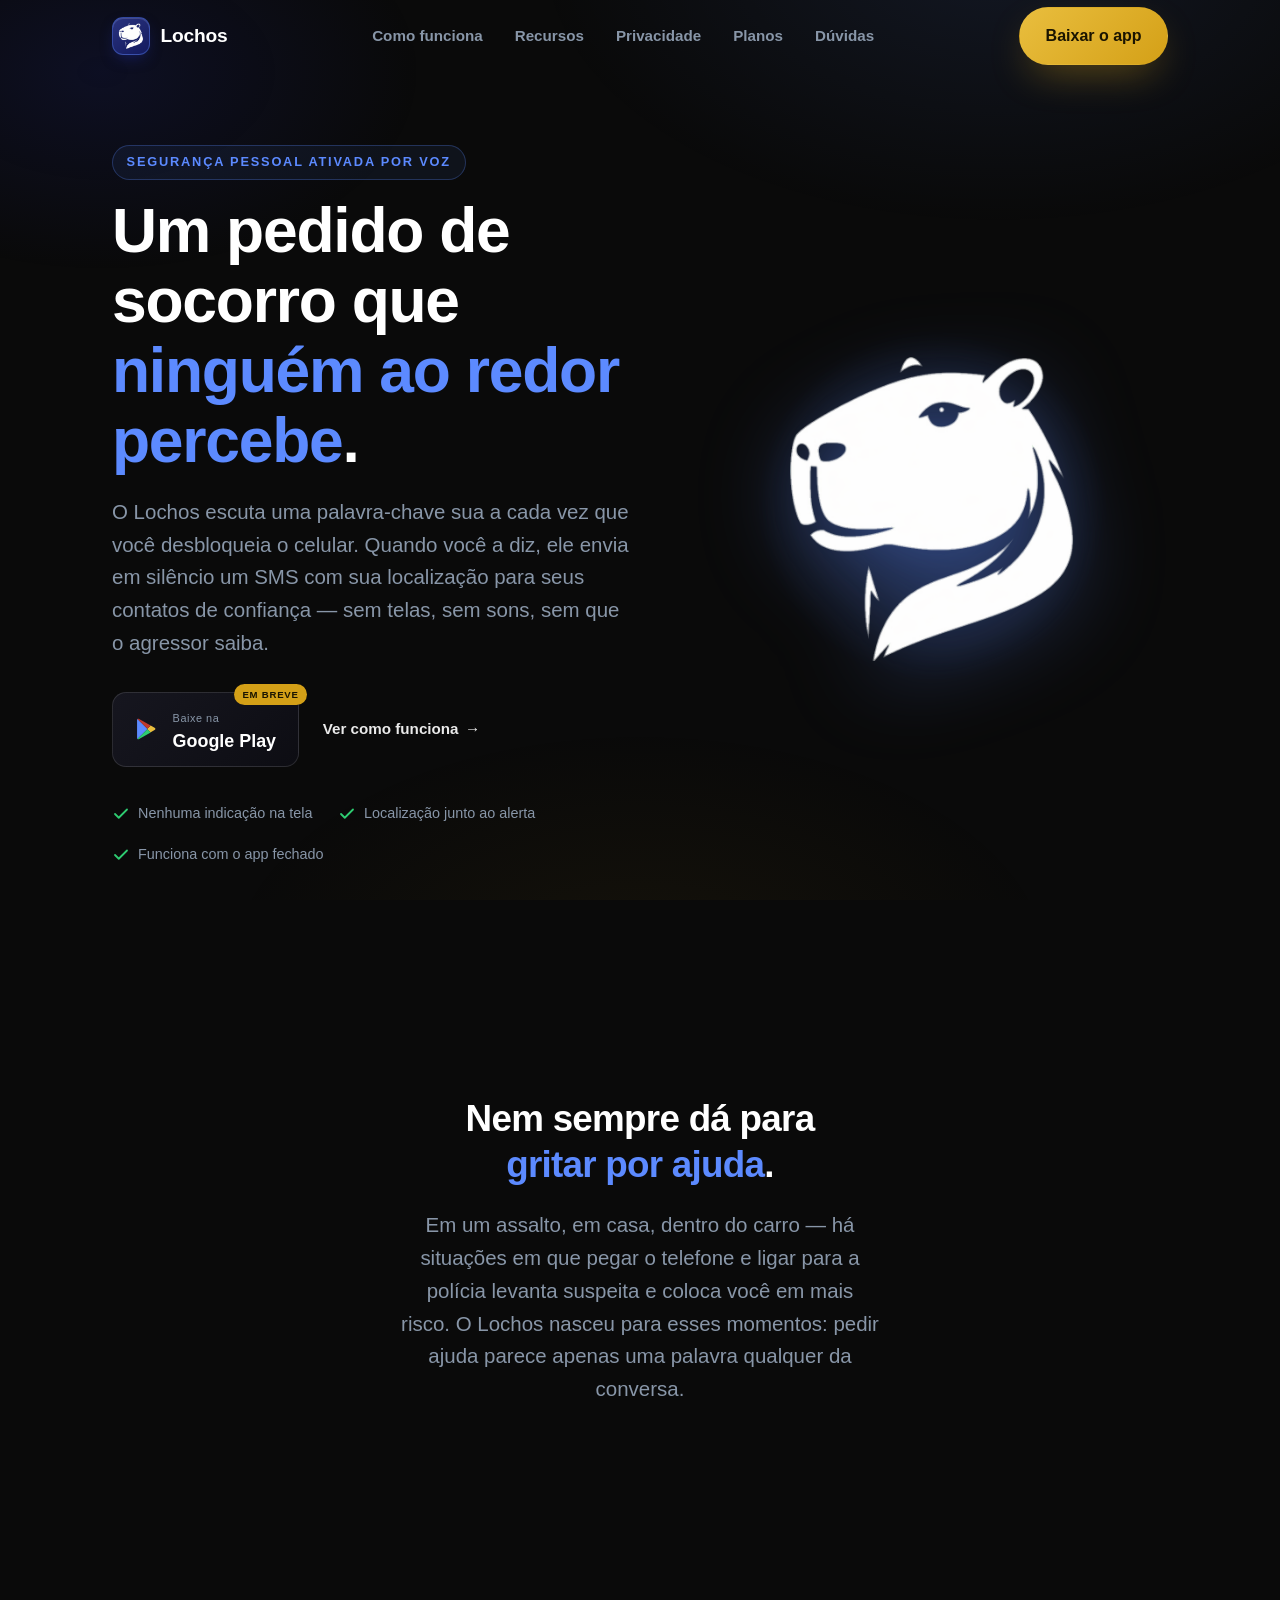
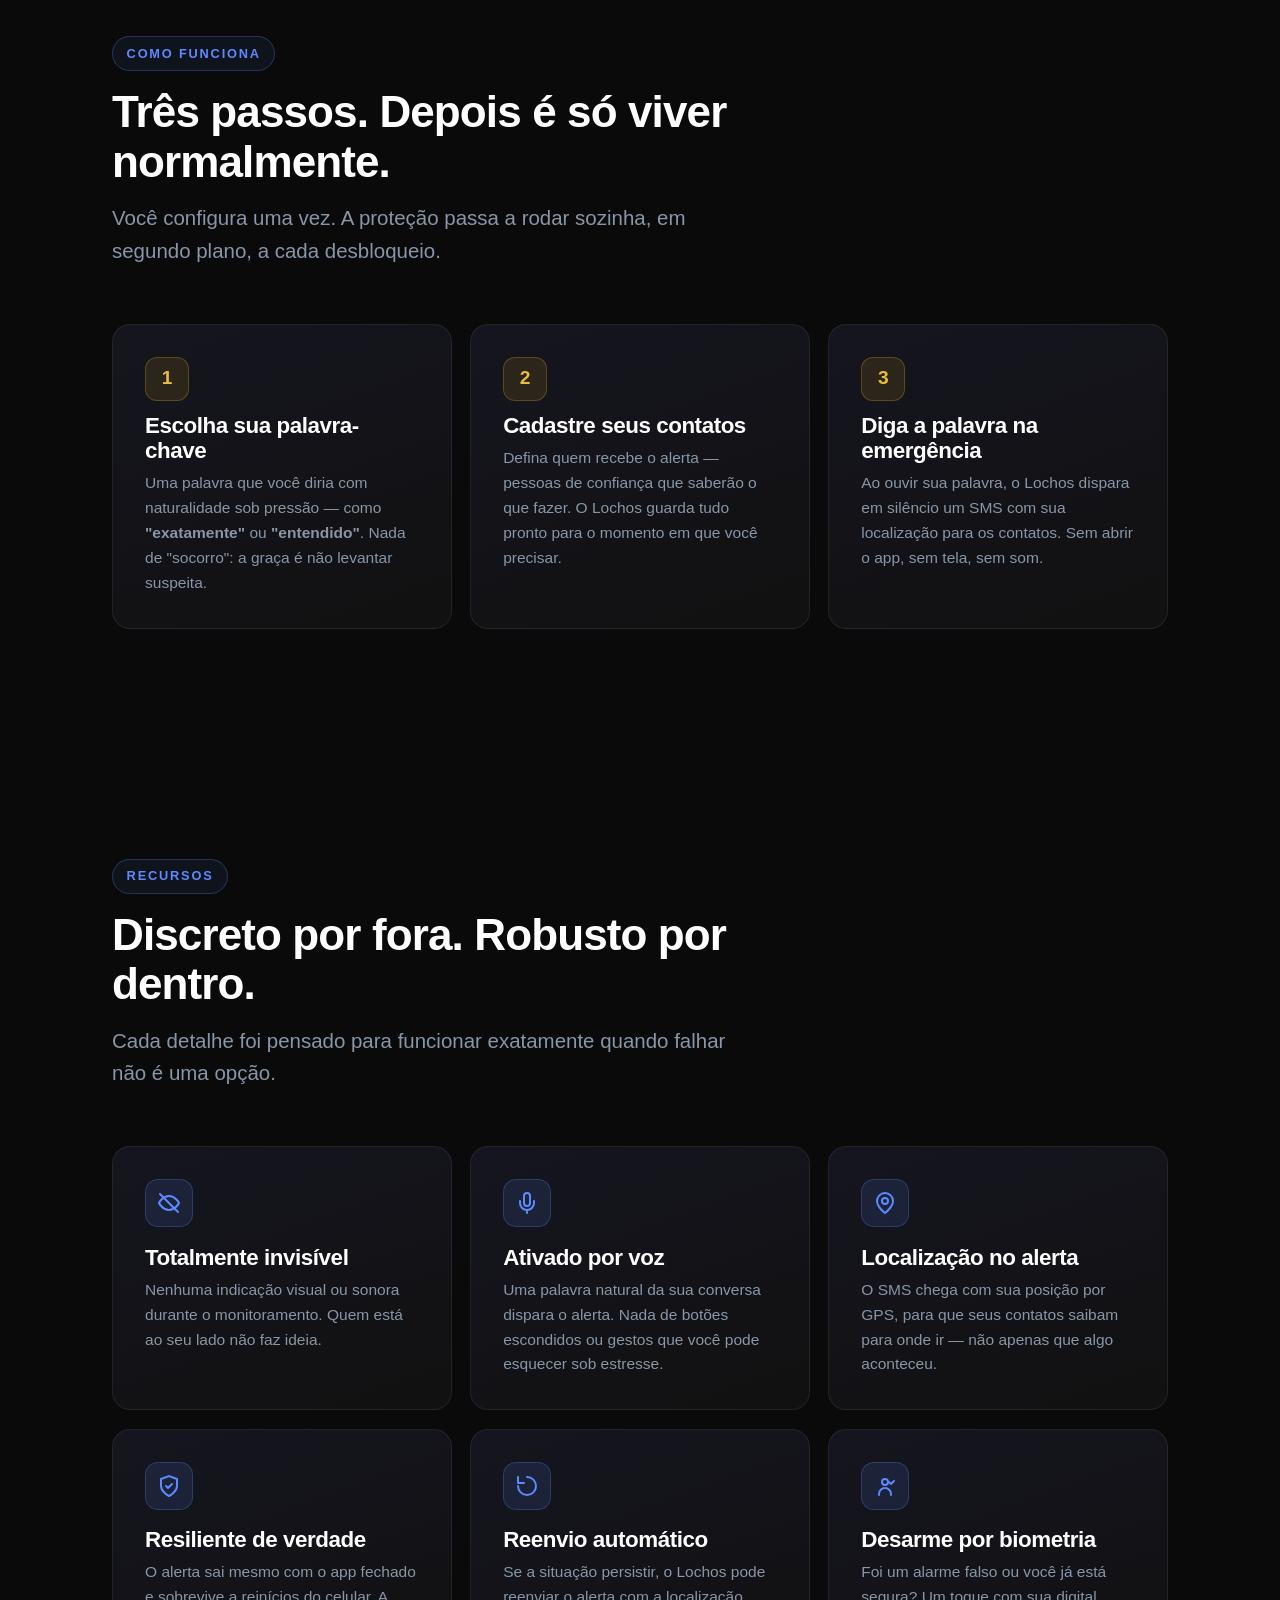
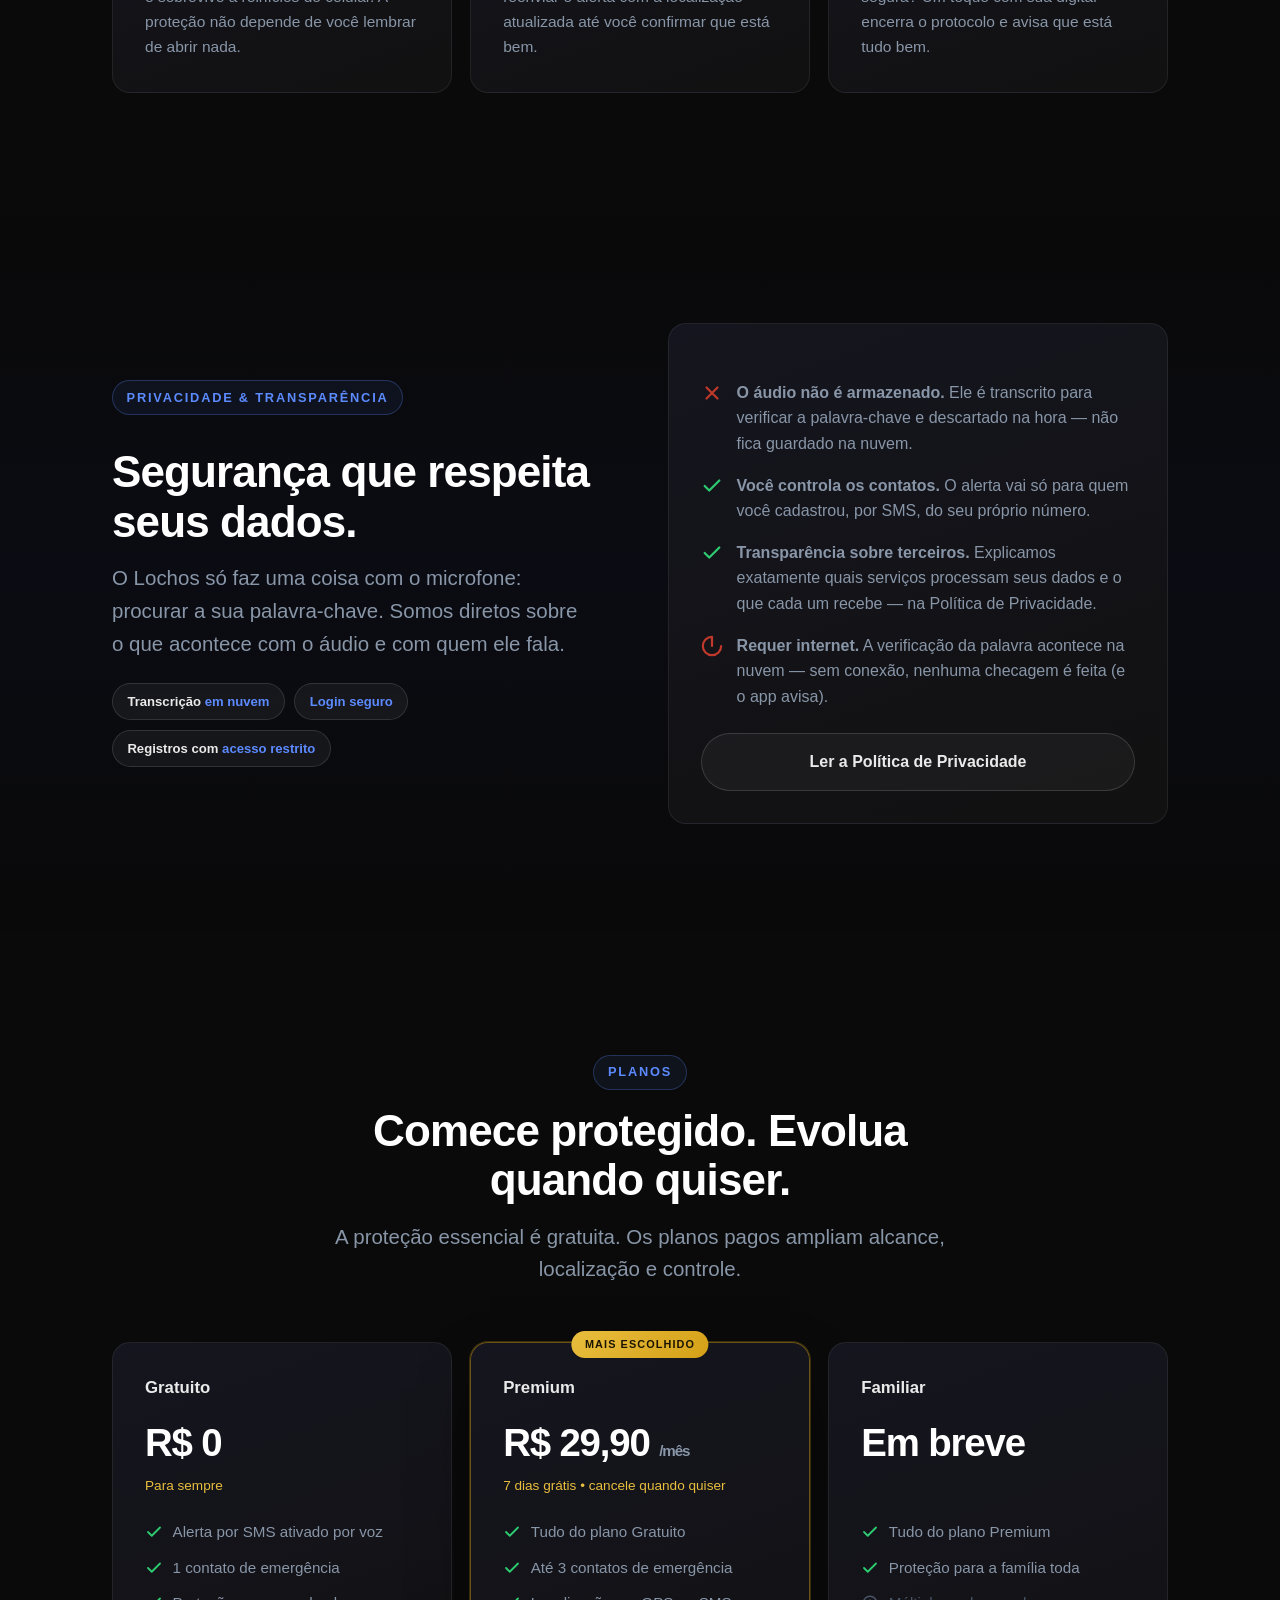
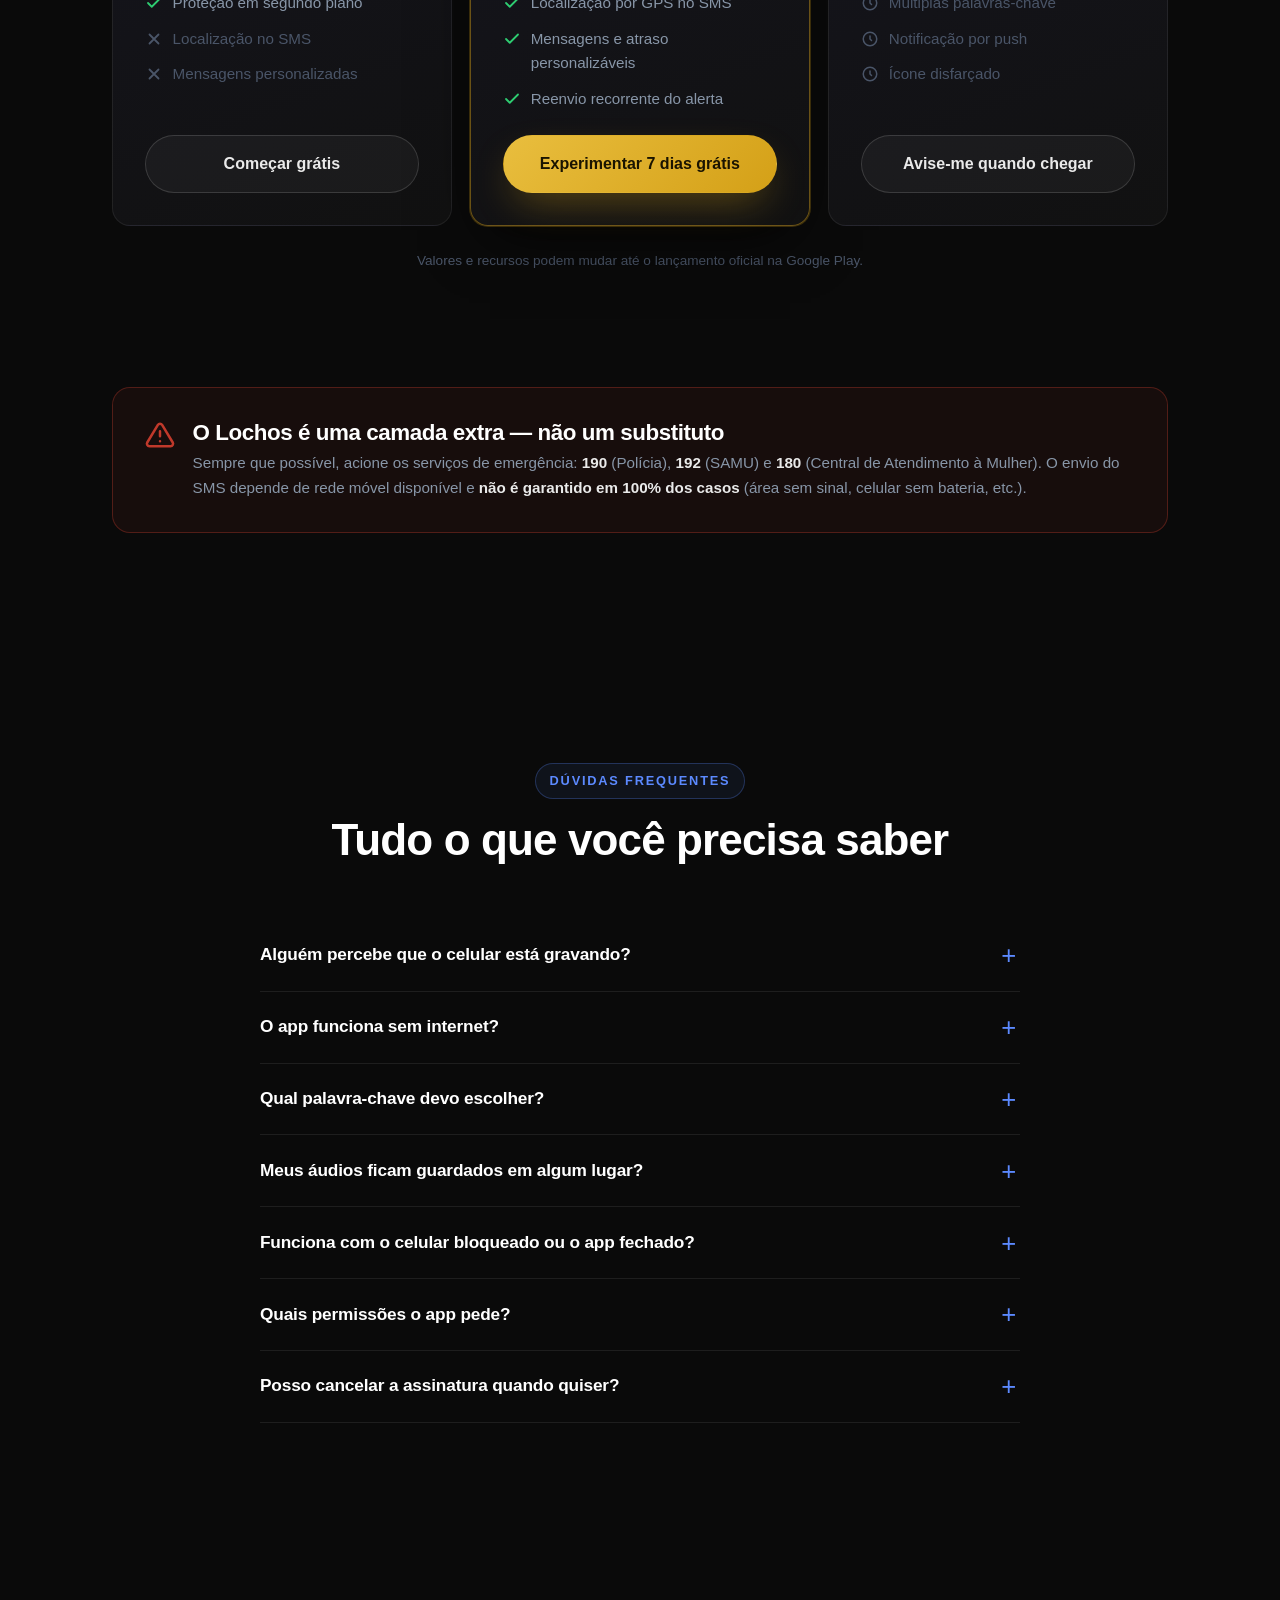
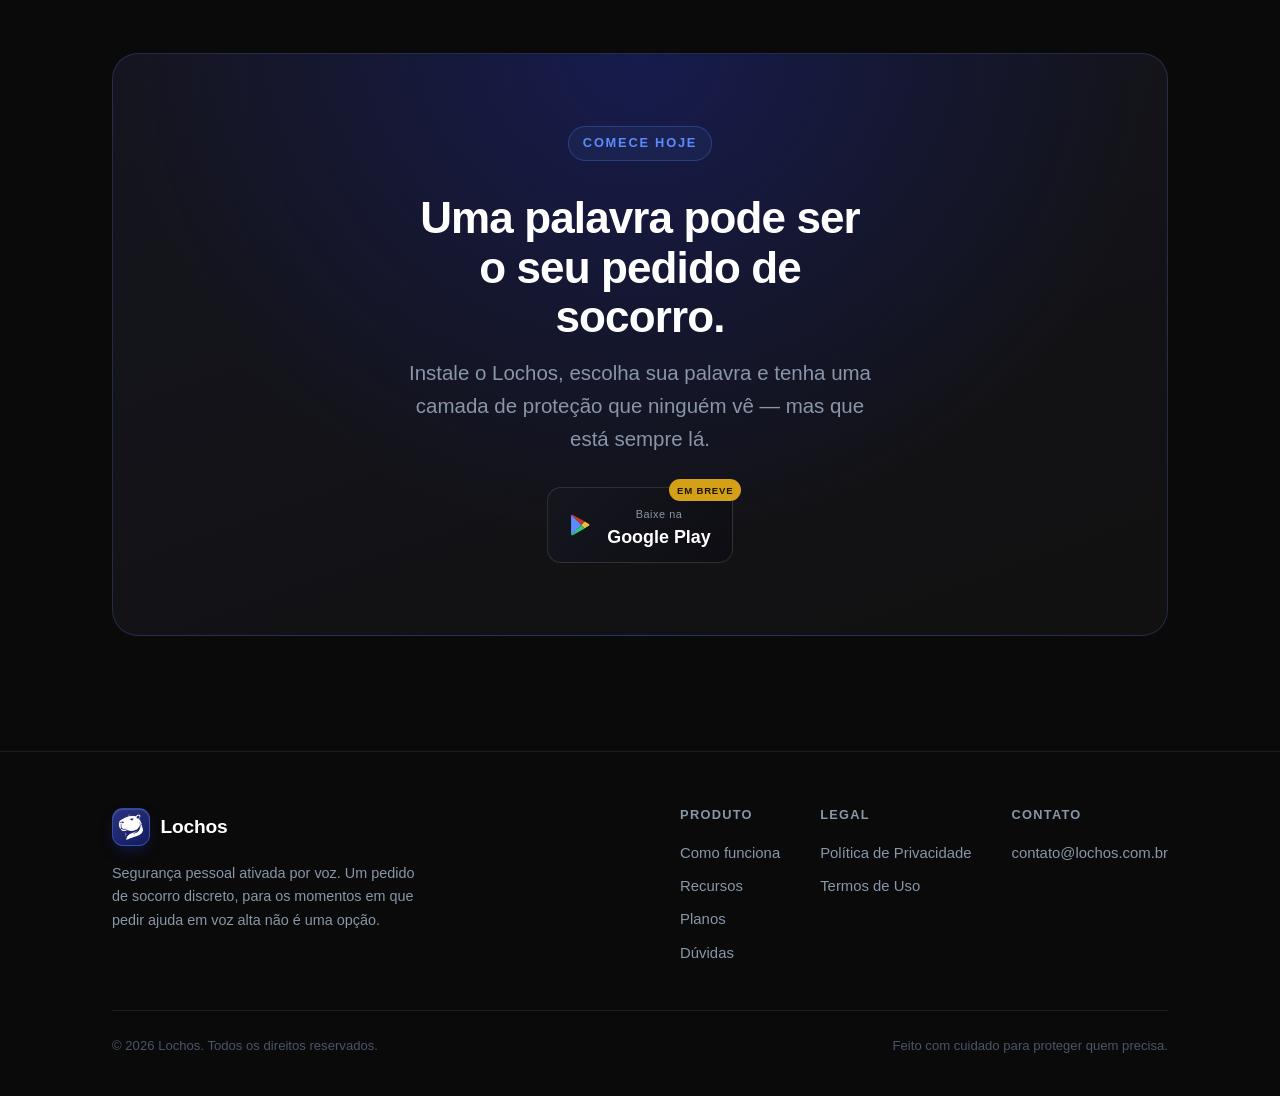
==== commit 1e0479a3: "fix: eyebrow colado no titulo e badge da loja com copy contraditoria Eyebrow (tag "RECURSOS" etc.) n" ====
--- a/index.html
+++ b/index.html
@@ -2,10 +2,19 @@
 <html lang="pt-BR">
 <head>
   <meta charset="UTF-8" />
+  <!-- Google tag (gtag.js) -->
+  <script async src="https://www.googletagmanager.com/gtag/js?id=G-3VPJLFXJB4"></script>
+  <script>
+    window.dataLayer = window.dataLayer || [];
+    function gtag(){dataLayer.push(arguments);}
+    gtag('js', new Date());
+    gtag('config', 'G-3VPJLFXJB4');
+  </script>
   <meta name="viewport" content="width=device-width, initial-scale=1" />
   <title>Lochos — Um pedido de socorro que ninguém percebe</title>
   <meta name="description" content="Lochos é um app de segurança pessoal ativado por voz. Diga uma palavra-chave discreta e ele envia, em silêncio, um SMS com sua localização para seus contatos de confiança." />
   <meta name="theme-color" content="#0A0A0A" />
+  <link rel="canonical" href="https://lochos.com.br/" />
   <link rel="icon" type="image/png" href="assets/logo-mark.png" />
   <link rel="apple-touch-icon" href="assets/logo-mark.png" />
 
@@ -31,6 +40,71 @@
     "offers": { "@type": "Offer", "price": "0", "priceCurrency": "BRL" }
   }
   </script>
+
+  <script type="application/ld+json">
+  {
+    "@context": "https://schema.org",
+    "@type": "FAQPage",
+    "mainEntity": [
+      {
+        "@type": "Question",
+        "name": "Alguém percebe que o celular está gravando?",
+        "acceptedAnswer": {
+          "@type": "Answer",
+          "text": "Não. A gravação é completamente silenciosa — sem luz, sem ícone, sem som. Ela acontece por poucos segundos logo após o desbloqueio e serve apenas para procurar a sua palavra-chave."
+        }
+      },
+      {
+        "@type": "Question",
+        "name": "O app funciona sem internet?",
+        "acceptedAnswer": {
+          "@type": "Answer",
+          "text": "Não. A verificação da palavra-chave acontece na nuvem e exige conexão. Sem internet, nenhuma checagem é feita — e o app avisa você por notificação, em vez de falhar em silêncio. Recomendamos manter os dados móveis ativos."
+        }
+      },
+      {
+        "@type": "Question",
+        "name": "Qual palavra-chave devo escolher?",
+        "acceptedAnswer": {
+          "@type": "Answer",
+          "text": "Uma palavra que você diria com naturalidade ao colaborar com um agressor — como \"exatamente\", \"entendido\" ou \"infelizmente\". Evite \"socorro\" ou \"ajuda\": a ideia é justamente não levantar suspeita. Durante a configuração, você testa a palavra em voz alta antes de confirmar."
+        }
+      },
+      {
+        "@type": "Question",
+        "name": "Meus áudios ficam guardados em algum lugar?",
+        "acceptedAnswer": {
+          "@type": "Answer",
+          "text": "Não na nuvem. O áudio é transcrito para verificar a palavra-chave e descartado na hora. Detalhamos exatamente o que fica registrado — e o que não fica — na Política de Privacidade."
+        }
+      },
+      {
+        "@type": "Question",
+        "name": "Funciona com o celular bloqueado ou o app fechado?",
+        "acceptedAnswer": {
+          "@type": "Answer",
+          "text": "Sim. A proteção roda em segundo plano e o alerta é disparado de forma resiliente, sobrevivendo até ao fechamento do app e a reinícios do celular. Para máxima confiabilidade, o app orienta você a desativar as otimizações de bateria para o Lochos."
+        }
+      },
+      {
+        "@type": "Question",
+        "name": "Quais permissões o app pede?",
+        "acceptedAnswer": {
+          "@type": "Answer",
+          "text": "Microfone (para ouvir a palavra-chave), localização (para incluir no alerta), SMS (para enviar o aviso) e contatos (para você escolher quem será avisado). Cada uma é usada apenas para a função de segurança correspondente."
+        }
+      },
+      {
+        "@type": "Question",
+        "name": "Posso cancelar a assinatura quando quiser?",
+        "acceptedAnswer": {
+          "@type": "Answer",
+          "text": "Sim. A assinatura Premium é gerenciada pela Google Play e pode ser cancelada a qualquer momento, sem multa. Você continua com o plano Gratuito depois disso."
+        }
+      }
+    ]
+  }
+  </script>
 </head>
 <body>
 
@@ -41,14 +115,18 @@
         <span class="brand-mark"><img src="assets/capybara-white.png" alt="" width="28" height="28" /></span>
         Lochos
       </a>
-      <nav class="nav-links" aria-label="Navegação principal">
+      <nav class="nav-links" id="mobile-nav" aria-label="Navegação principal">
         <a href="#como-funciona">Como funciona</a>
         <a href="#recursos">Recursos</a>
         <a href="#privacidade">Privacidade</a>
         <a href="#planos">Planos</a>
         <a href="#faq">Dúvidas</a>
+        <a href="#baixar" class="btn btn-primary nav-links-cta">Baixar o app</a>
       </nav>
       <a href="#baixar" class="btn btn-primary nav-cta">Baixar o app</a>
+      <button class="nav-toggle" type="button" aria-expanded="false" aria-controls="mobile-nav" aria-label="Abrir menu">
+        <span></span><span></span><span></span>
+      </button>
     </div>
   </header>
 
@@ -71,11 +149,11 @@
               <span class="sb-soon">Em breve</span>
               <svg viewBox="0 0 512 512" aria-hidden="true"><path fill="#5C8AFF" d="M48 59.4c-4.9 5.2-7.7 13.2-7.7 23.6v346c0 10.4 2.8 18.4 7.7 23.6l1.2 1.1L243 260.9v-9.8L49.2 58.3 48 59.4z"/><path fill="#E9BE3E" d="M307.6 325.5L243 260.9v-9.8l64.7-64.6 1.5.8 76.5 43.5c21.9 12.4 21.9 32.8 0 45.2l-76.5 43.5-1.6.8z"/><path fill="#2ECC71" d="M309.1 324.7L243 258.5 48 453.5c7.2 7.6 19.1 8.6 32.6 1L309.1 324.7z"/><path fill="#C0392B" d="M309.1 187.3L80.6 57.5C67.1 49.9 55.2 50.9 48 58.5l195 195 66.1-66.2z"/></svg>
               <span>
-                <span class="sb-top">Disponível</span><br />
+                <span class="sb-top">Baixe na</span><br />
                 <span class="sb-main">Google Play</span>
               </span>
             </a>
-            <a href="#como-funciona" class="btn btn-ghost">Ver como funciona</a>
+            <a href="#como-funciona" class="link-inline">Ver como funciona <span aria-hidden="true">→</span></a>
           </div>
 
           <div class="hero-trust">
@@ -354,7 +432,7 @@
               <span class="sb-soon">Em breve</span>
               <svg viewBox="0 0 512 512" aria-hidden="true"><path fill="#5C8AFF" d="M48 59.4c-4.9 5.2-7.7 13.2-7.7 23.6v346c0 10.4 2.8 18.4 7.7 23.6l1.2 1.1L243 260.9v-9.8L49.2 58.3 48 59.4z"/><path fill="#E9BE3E" d="M307.6 325.5L243 260.9v-9.8l64.7-64.6 1.5.8 76.5 43.5c21.9 12.4 21.9 32.8 0 45.2l-76.5 43.5-1.6.8z"/><path fill="#2ECC71" d="M309.1 324.7L243 258.5 48 453.5c7.2 7.6 19.1 8.6 32.6 1L309.1 324.7z"/><path fill="#C0392B" d="M309.1 187.3L80.6 57.5C67.1 49.9 55.2 50.9 48 58.5l195 195 66.1-66.2z"/></svg>
               <span>
-                <span class="sb-top">Disponível</span><br />
+                <span class="sb-top">Baixe na</span><br />
                 <span class="sb-main">Google Play</span>
               </span>
             </a>
--- a/assets/styles.css
+++ b/assets/styles.css
@@ -35,7 +35,7 @@
   --radius: 18px;
   --radius-sm: 12px;
   --gap: clamp(1rem, 4vw, 2rem);
-  --section-y: clamp(4rem, 9vw, 7.5rem);
+  --section-y: clamp(5rem, 9vw, 7.5rem);
 
   --font: -apple-system, BlinkMacSystemFont, "Segoe UI", Inter, Roboto, "Helvetica Neue", Arial, sans-serif;
 
@@ -95,6 +95,7 @@
   border: 1px solid rgba(92, 138, 255, .28);
   border-radius: 100px;
   background: rgba(92, 138, 255, .07);
+  margin-bottom: 1rem;
 }
 .gold-text { color: var(--gold-light); }
 .lead { font-size: clamp(1.05rem, 2.2vw, 1.28rem); color: var(--text-2); max-width: 42ch; }
@@ -102,6 +103,7 @@
 /* ---------- Layout ---------- */
 .wrap { width: 100%; max-width: var(--maxw); margin-inline: auto; padding-inline: clamp(1.15rem, 4vw, 2rem); }
 section { padding-block: var(--section-y); position: relative; }
+section[id] { scroll-margin-top: 88px; }
 .section-head { max-width: 640px; margin-bottom: clamp(2rem, 5vw, 3.5rem); }
 .section-head.center { margin-inline: auto; text-align: center; }
 .section-head .lead { max-width: 60ch; margin-top: 1rem; }
@@ -166,8 +168,33 @@
 .nav-links a { color: var(--text-2); font-weight: 600; font-size: .95rem; transition: color .2s; }
 .nav-links a:hover { color: var(--text); }
 .nav-cta { display: none; }
+.nav-links-cta { display: none; }
+.nav-toggle {
+  display: inline-flex; flex-direction: column; justify-content: center; align-items: center; gap: 5px;
+  width: 40px; height: 40px; margin-inline: -.5rem 0; padding: 0; border: none; background: none; cursor: pointer;
+}
+.nav-toggle span { display: block; width: 20px; height: 2px; background: var(--white); border-radius: 2px; transition: transform .25s var(--ease), opacity .2s; }
+.site-header.nav-open .nav-toggle span:nth-child(1) { transform: translateY(7px) rotate(45deg); }
+.site-header.nav-open .nav-toggle span:nth-child(2) { opacity: 0; }
+.site-header.nav-open .nav-toggle span:nth-child(3) { transform: translateY(-7px) rotate(-45deg); }
 @media (min-width: 860px) {
   .nav-links, .nav-cta { display: inline-flex; }
+  .nav-toggle { display: none; }
+}
+@media not all and (min-width: 860px) {
+  .nav-links {
+    display: flex;
+    position: absolute; top: 100%; left: 0; right: 0;
+    flex-direction: column; align-items: stretch; gap: 0;
+    max-height: 0; overflow: hidden; opacity: 0;
+    background: rgba(10, 10, 10, .97); backdrop-filter: saturate(140%) blur(14px);
+    border-bottom: 1px solid var(--divider);
+    padding-inline: clamp(1.15rem, 4vw, 2rem);
+    transition: max-height .35s var(--ease), opacity .25s var(--ease);
+  }
+  .site-header.nav-open .nav-links { max-height: 70vh; opacity: 1; overflow-y: auto; padding-block: .5rem 1.5rem; }
+  .nav-links a { padding: .9rem 0; border-bottom: 1px solid var(--divider); font-size: 1.05rem; }
+  .nav-links-cta { display: inline-flex; margin-top: 1rem; border-bottom: none; }
 }
 
 /* ---------- Hero ---------- */
@@ -175,10 +202,16 @@
 .hero-grid { display: grid; gap: clamp(2.5rem, 6vw, 4rem); align-items: center; }
 @media (min-width: 900px) { .hero-grid { grid-template-columns: 1.05fr .95fr; } }
 
-.hero h1 { margin: 1.15rem 0 1.25rem; }
+.hero h1 { margin: 0 0 1.25rem; }
 .hero h1 .hl { color: var(--primary-light); }
 .hero .lead { max-width: 46ch; }
-.hero-cta { display: flex; flex-wrap: wrap; gap: 1rem; align-items: center; margin-top: 2rem; }
+.hero-cta { display: flex; flex-wrap: wrap; gap: 1rem 1.5rem; align-items: center; margin-top: 2rem; }
+.link-inline {
+  display: inline-flex; align-items: center; gap: .4rem;
+  color: var(--text); font-weight: 700; font-size: .95rem;
+  padding: .5rem 0; transition: color .2s, gap .2s;
+}
+.link-inline:hover { color: var(--primary-light); gap: .6rem; }
 .hero-trust { display: flex; flex-wrap: wrap; gap: 1.1rem 1.6rem; margin-top: 2.2rem; color: var(--text-2); font-size: .9rem; }
 .hero-trust span { display: inline-flex; align-items: center; gap: .5rem; }
 .hero-trust svg { width: 18px; height: 18px; color: var(--success); flex: none; }
@@ -191,7 +224,7 @@
   filter: blur(6px);
 }
 .hero-capy {
-  position: relative; width: min(66%, 320px);
+  position: relative; width: min(66%, 320px); height: auto;
   filter: drop-shadow(0 20px 45px rgba(92, 138, 255, .35));
   animation: breathe 5.5s var(--ease) infinite;
 }
@@ -203,6 +236,10 @@
 }
 .pulse-ring:nth-child(2) { animation-delay: 1.3s; }
 .pulse-ring:nth-child(3) { animation-delay: 2.6s; }
+@media (max-width: 899px) {
+  .hero-visual { min-height: 0; max-width: 150px; margin-inline: auto; }
+  .hero-capy { width: 100%; }
+}
 @keyframes pulse { 0% { transform: scale(.7); opacity: .8; } 100% { transform: scale(1.7); opacity: 0; } }
 
 /* ---------- Cards genéricos ---------- */
--- a/assets/styles.css
+++ b/assets/styles.css
@@ -35,7 +35,7 @@
   --radius: 18px;
   --radius-sm: 12px;
   --gap: clamp(1rem, 4vw, 2rem);
-  --section-y: clamp(4rem, 9vw, 7.5rem);
+  --section-y: clamp(5rem, 9vw, 7.5rem);
 
   --font: -apple-system, BlinkMacSystemFont, "Segoe UI", Inter, Roboto, "Helvetica Neue", Arial, sans-serif;
 
@@ -95,6 +95,7 @@
   border: 1px solid rgba(92, 138, 255, .28);
   border-radius: 100px;
   background: rgba(92, 138, 255, .07);
+  margin-bottom: 1rem;
 }
 .gold-text { color: var(--gold-light); }
 .lead { font-size: clamp(1.05rem, 2.2vw, 1.28rem); color: var(--text-2); max-width: 42ch; }
@@ -102,6 +103,7 @@
 /* ---------- Layout ---------- */
 .wrap { width: 100%; max-width: var(--maxw); margin-inline: auto; padding-inline: clamp(1.15rem, 4vw, 2rem); }
 section { padding-block: var(--section-y); position: relative; }
+section[id] { scroll-margin-top: 88px; }
 .section-head { max-width: 640px; margin-bottom: clamp(2rem, 5vw, 3.5rem); }
 .section-head.center { margin-inline: auto; text-align: center; }
 .section-head .lead { max-width: 60ch; margin-top: 1rem; }
@@ -166,8 +168,33 @@
 .nav-links a { color: var(--text-2); font-weight: 600; font-size: .95rem; transition: color .2s; }
 .nav-links a:hover { color: var(--text); }
 .nav-cta { display: none; }
+.nav-links-cta { display: none; }
+.nav-toggle {
+  display: inline-flex; flex-direction: column; justify-content: center; align-items: center; gap: 5px;
+  width: 40px; height: 40px; margin-inline: -.5rem 0; padding: 0; border: none; background: none; cursor: pointer;
+}
+.nav-toggle span { display: block; width: 20px; height: 2px; background: var(--white); border-radius: 2px; transition: transform .25s var(--ease), opacity .2s; }
+.site-header.nav-open .nav-toggle span:nth-child(1) { transform: translateY(7px) rotate(45deg); }
+.site-header.nav-open .nav-toggle span:nth-child(2) { opacity: 0; }
+.site-header.nav-open .nav-toggle span:nth-child(3) { transform: translateY(-7px) rotate(-45deg); }
 @media (min-width: 860px) {
   .nav-links, .nav-cta { display: inline-flex; }
+  .nav-toggle { display: none; }
+}
+@media not all and (min-width: 860px) {
+  .nav-links {
+    display: flex;
+    position: absolute; top: 100%; left: 0; right: 0;
+    flex-direction: column; align-items: stretch; gap: 0;
+    max-height: 0; overflow: hidden; opacity: 0;
+    background: rgba(10, 10, 10, .97); backdrop-filter: saturate(140%) blur(14px);
+    border-bottom: 1px solid var(--divider);
+    padding-inline: clamp(1.15rem, 4vw, 2rem);
+    transition: max-height .35s var(--ease), opacity .25s var(--ease);
+  }
+  .site-header.nav-open .nav-links { max-height: 70vh; opacity: 1; overflow-y: auto; padding-block: .5rem 1.5rem; }
+  .nav-links a { padding: .9rem 0; border-bottom: 1px solid var(--divider); font-size: 1.05rem; }
+  .nav-links-cta { display: inline-flex; margin-top: 1rem; border-bottom: none; }
 }
 
 /* ---------- Hero ---------- */
@@ -175,10 +202,16 @@
 .hero-grid { display: grid; gap: clamp(2.5rem, 6vw, 4rem); align-items: center; }
 @media (min-width: 900px) { .hero-grid { grid-template-columns: 1.05fr .95fr; } }
 
-.hero h1 { margin: 1.15rem 0 1.25rem; }
+.hero h1 { margin: 0 0 1.25rem; }
 .hero h1 .hl { color: var(--primary-light); }
 .hero .lead { max-width: 46ch; }
-.hero-cta { display: flex; flex-wrap: wrap; gap: 1rem; align-items: center; margin-top: 2rem; }
+.hero-cta { display: flex; flex-wrap: wrap; gap: 1rem 1.5rem; align-items: center; margin-top: 2rem; }
+.link-inline {
+  display: inline-flex; align-items: center; gap: .4rem;
+  color: var(--text); font-weight: 700; font-size: .95rem;
+  padding: .5rem 0; transition: color .2s, gap .2s;
+}
+.link-inline:hover { color: var(--primary-light); gap: .6rem; }
 .hero-trust { display: flex; flex-wrap: wrap; gap: 1.1rem 1.6rem; margin-top: 2.2rem; color: var(--text-2); font-size: .9rem; }
 .hero-trust span { display: inline-flex; align-items: center; gap: .5rem; }
 .hero-trust svg { width: 18px; height: 18px; color: var(--success); flex: none; }
@@ -191,7 +224,7 @@
   filter: blur(6px);
 }
 .hero-capy {
-  position: relative; width: min(66%, 320px);
+  position: relative; width: min(66%, 320px); height: auto;
   filter: drop-shadow(0 20px 45px rgba(92, 138, 255, .35));
   animation: breathe 5.5s var(--ease) infinite;
 }
@@ -203,6 +236,10 @@
 }
 .pulse-ring:nth-child(2) { animation-delay: 1.3s; }
 .pulse-ring:nth-child(3) { animation-delay: 2.6s; }
+@media (max-width: 899px) {
+  .hero-visual { min-height: 0; max-width: 150px; margin-inline: auto; }
+  .hero-capy { width: 100%; }
+}
 @keyframes pulse { 0% { transform: scale(.7); opacity: .8; } 100% { transform: scale(1.7); opacity: 0; } }
 
 /* ---------- Cards genéricos ---------- */
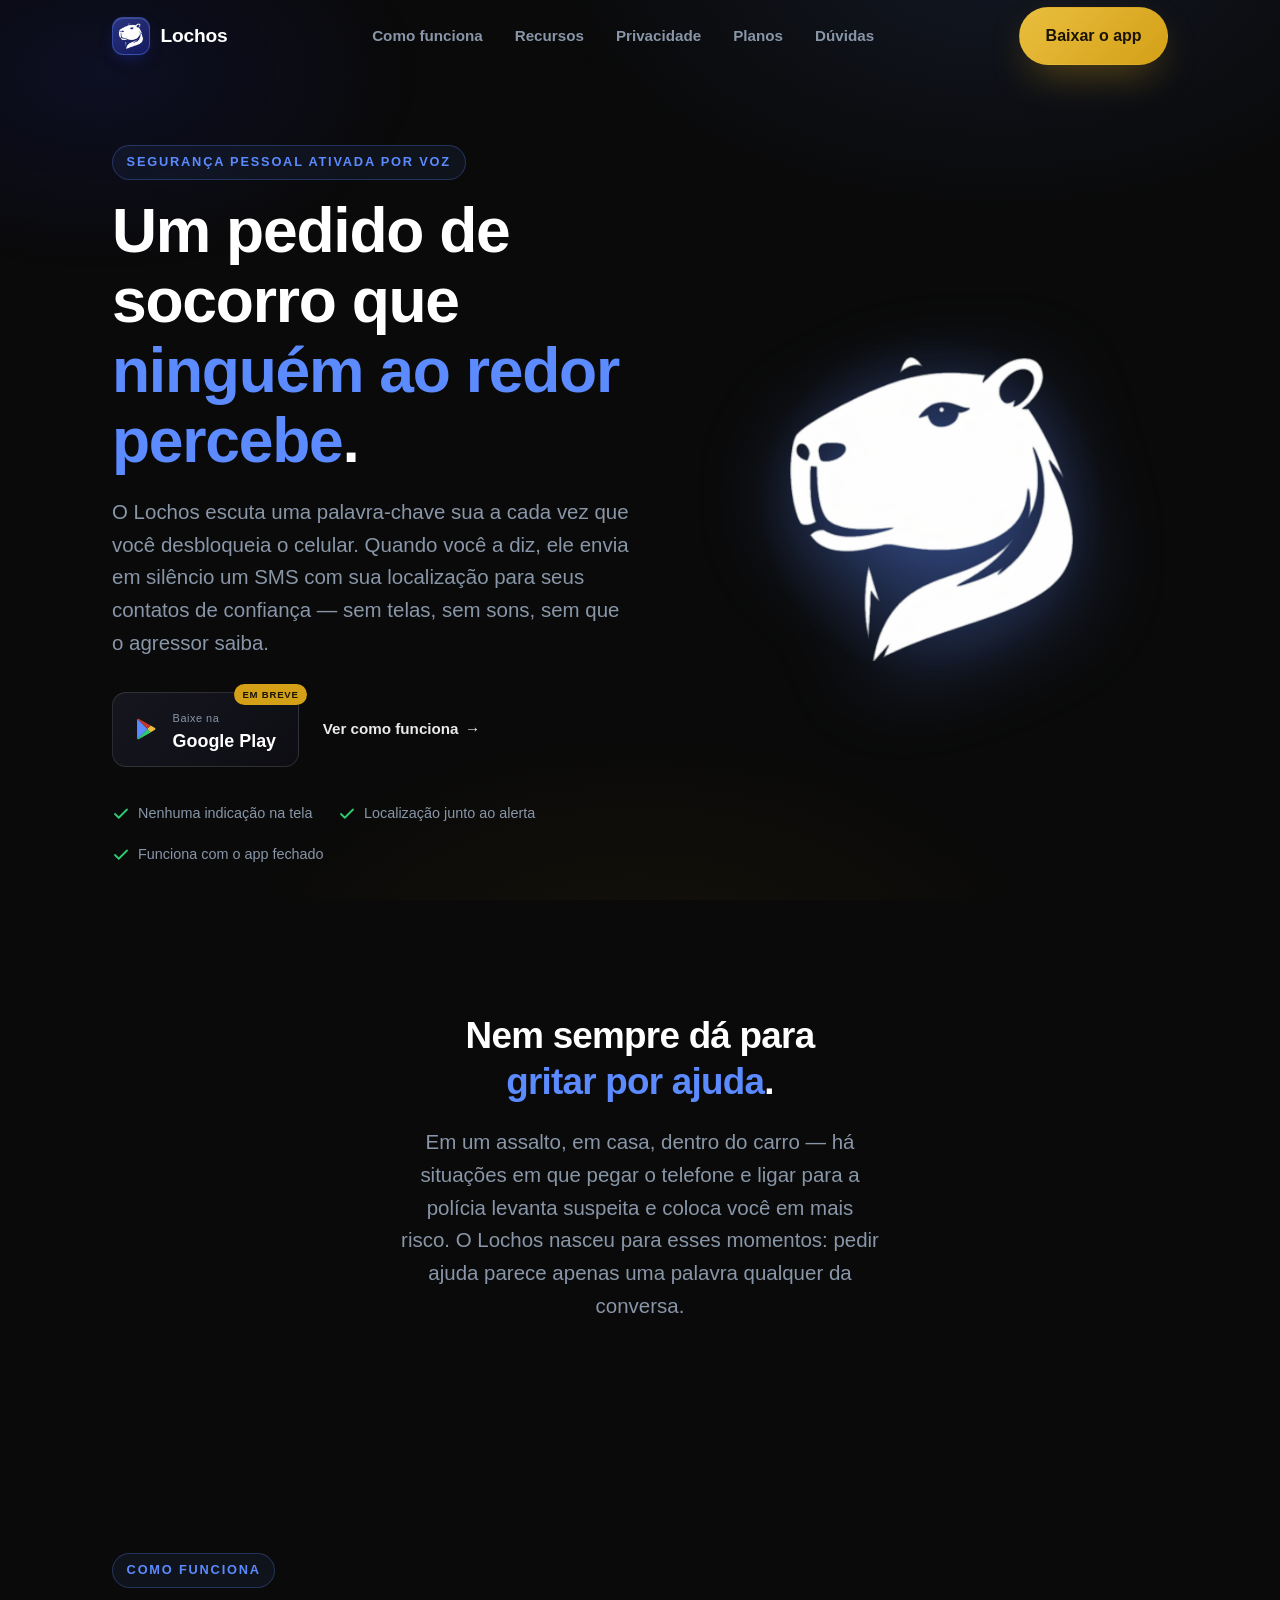
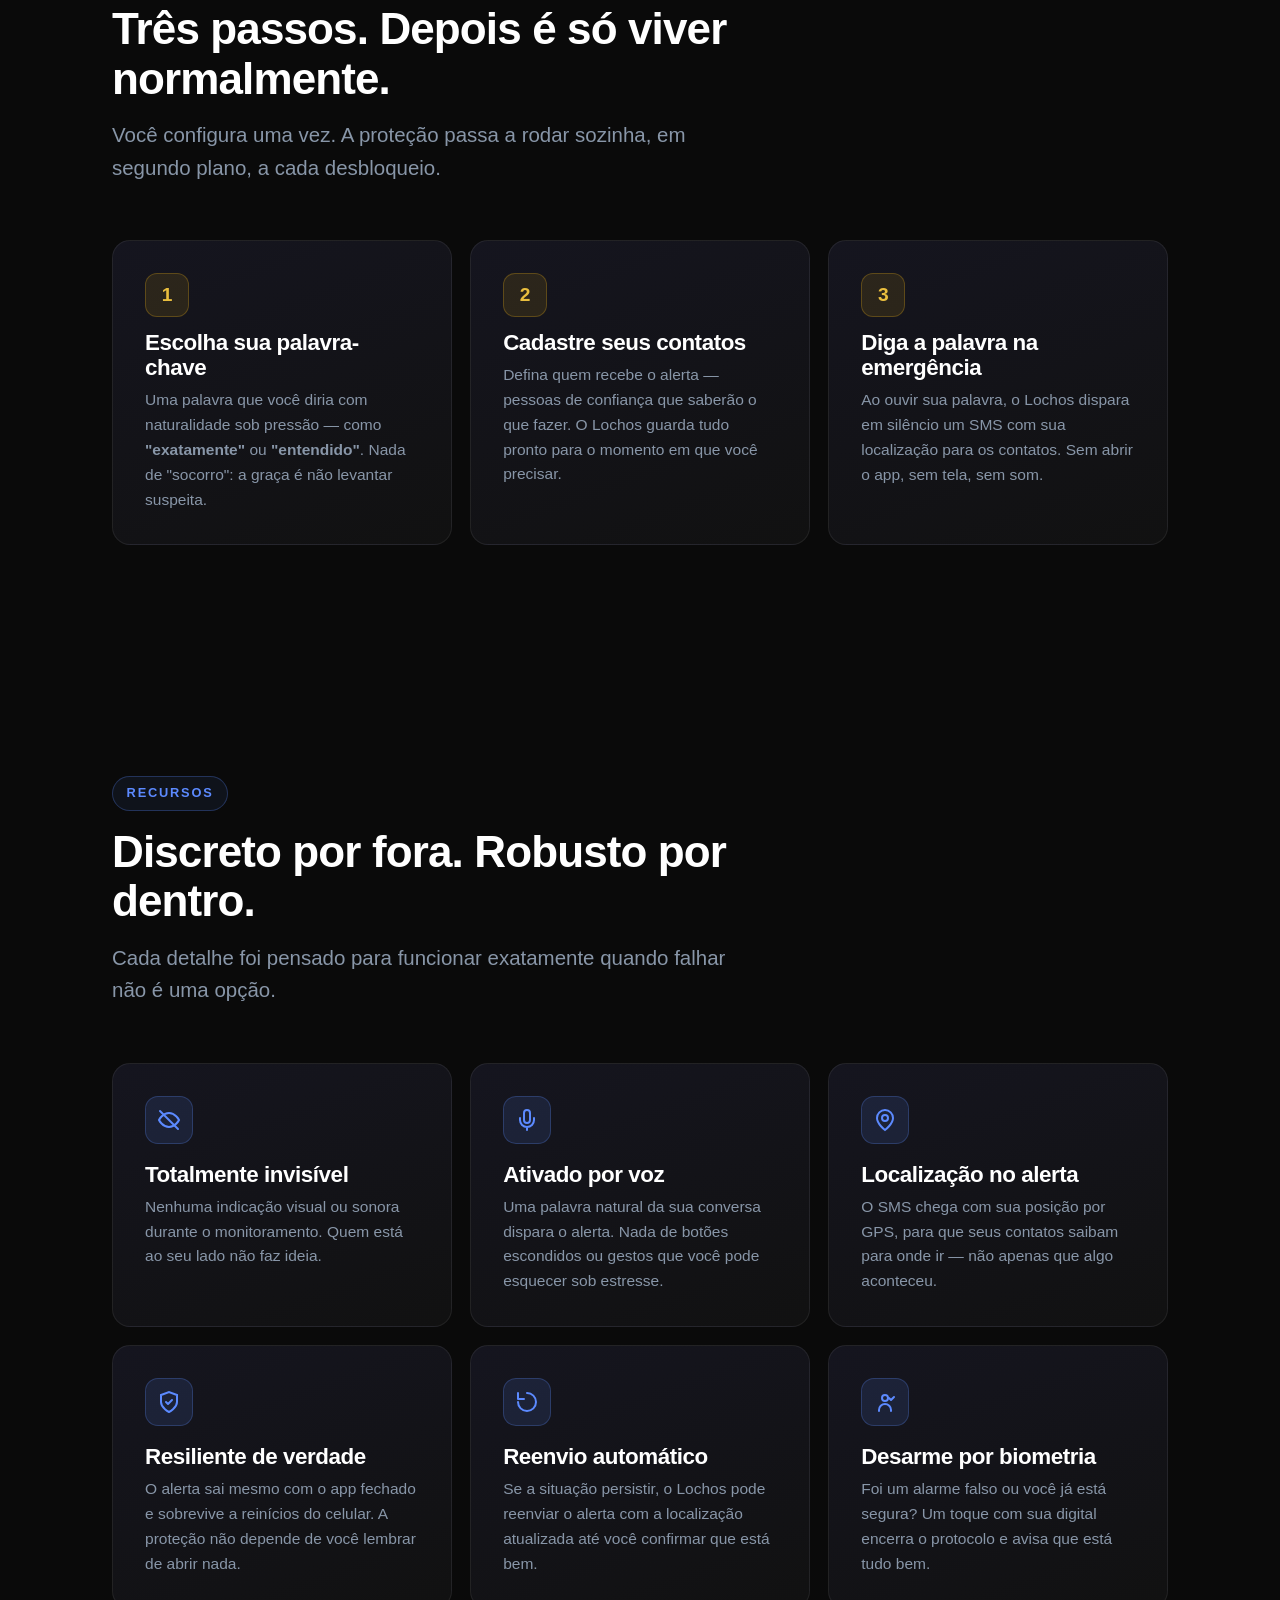
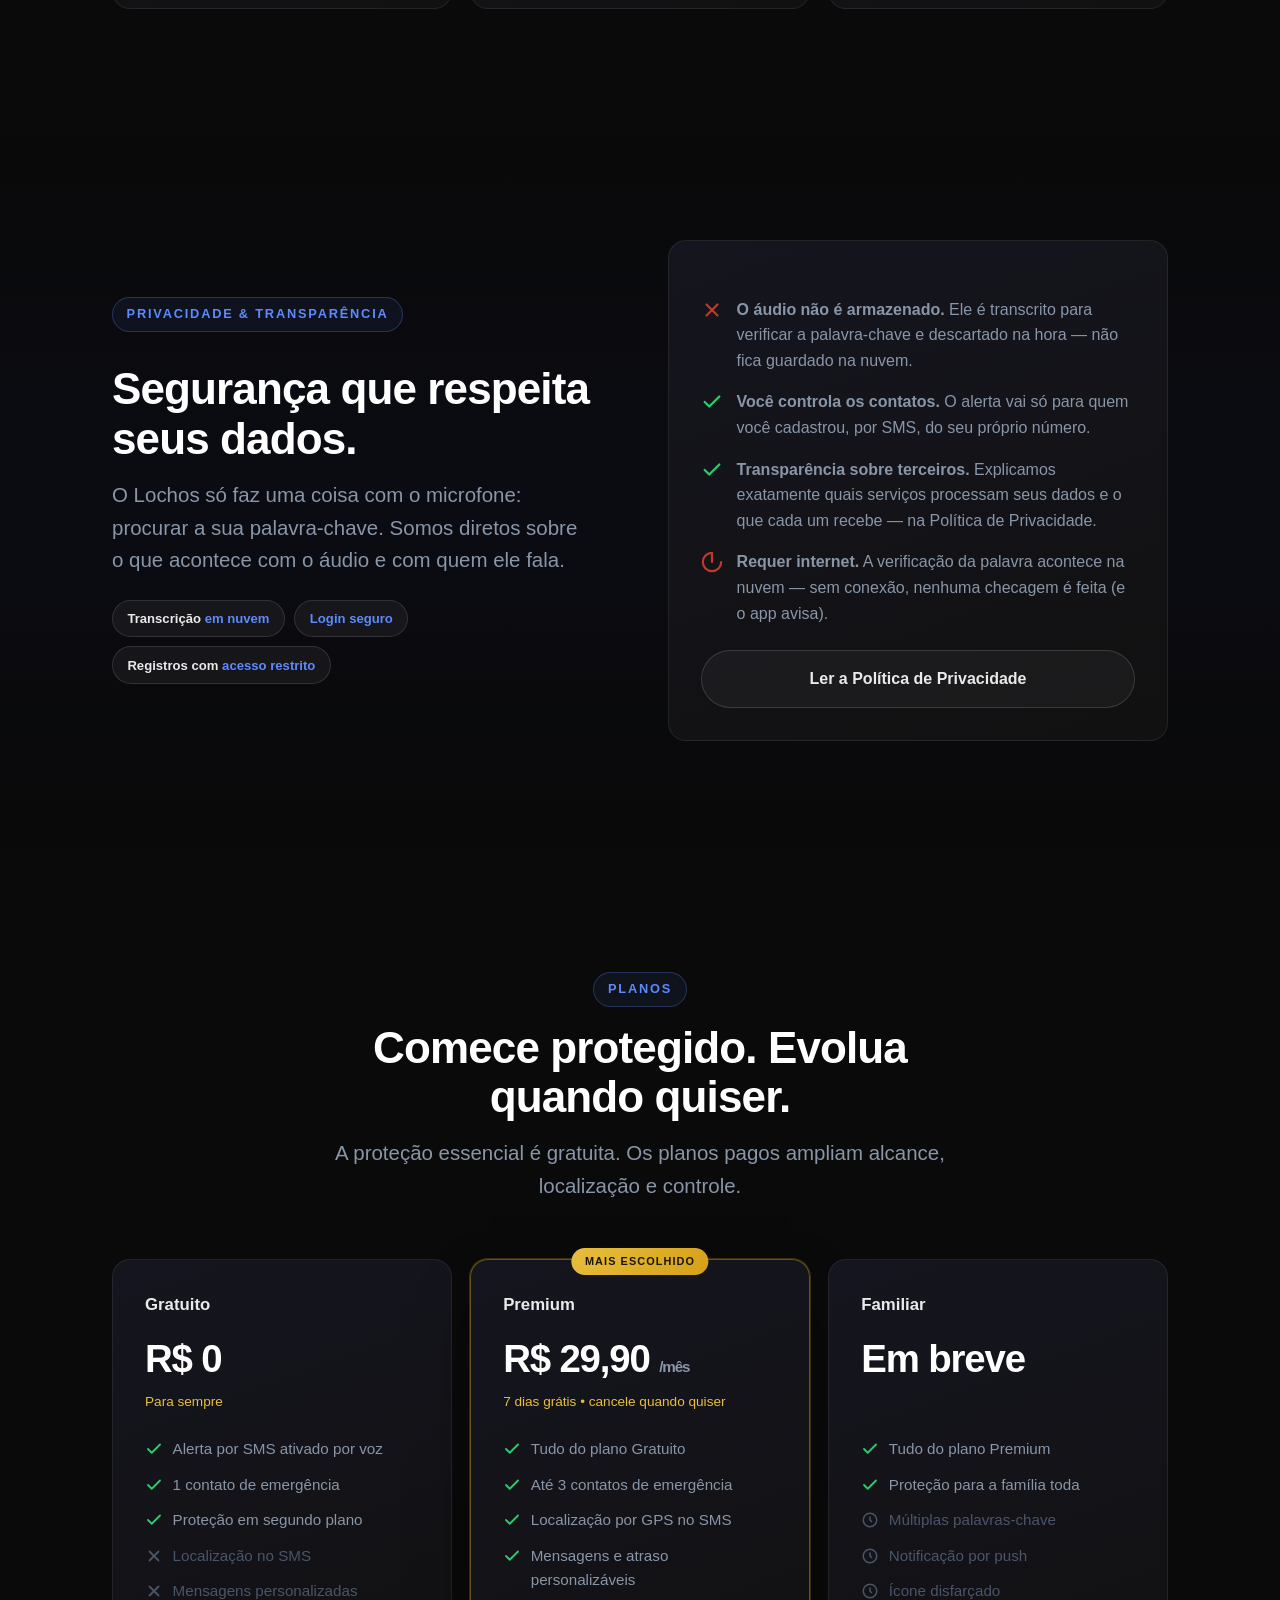
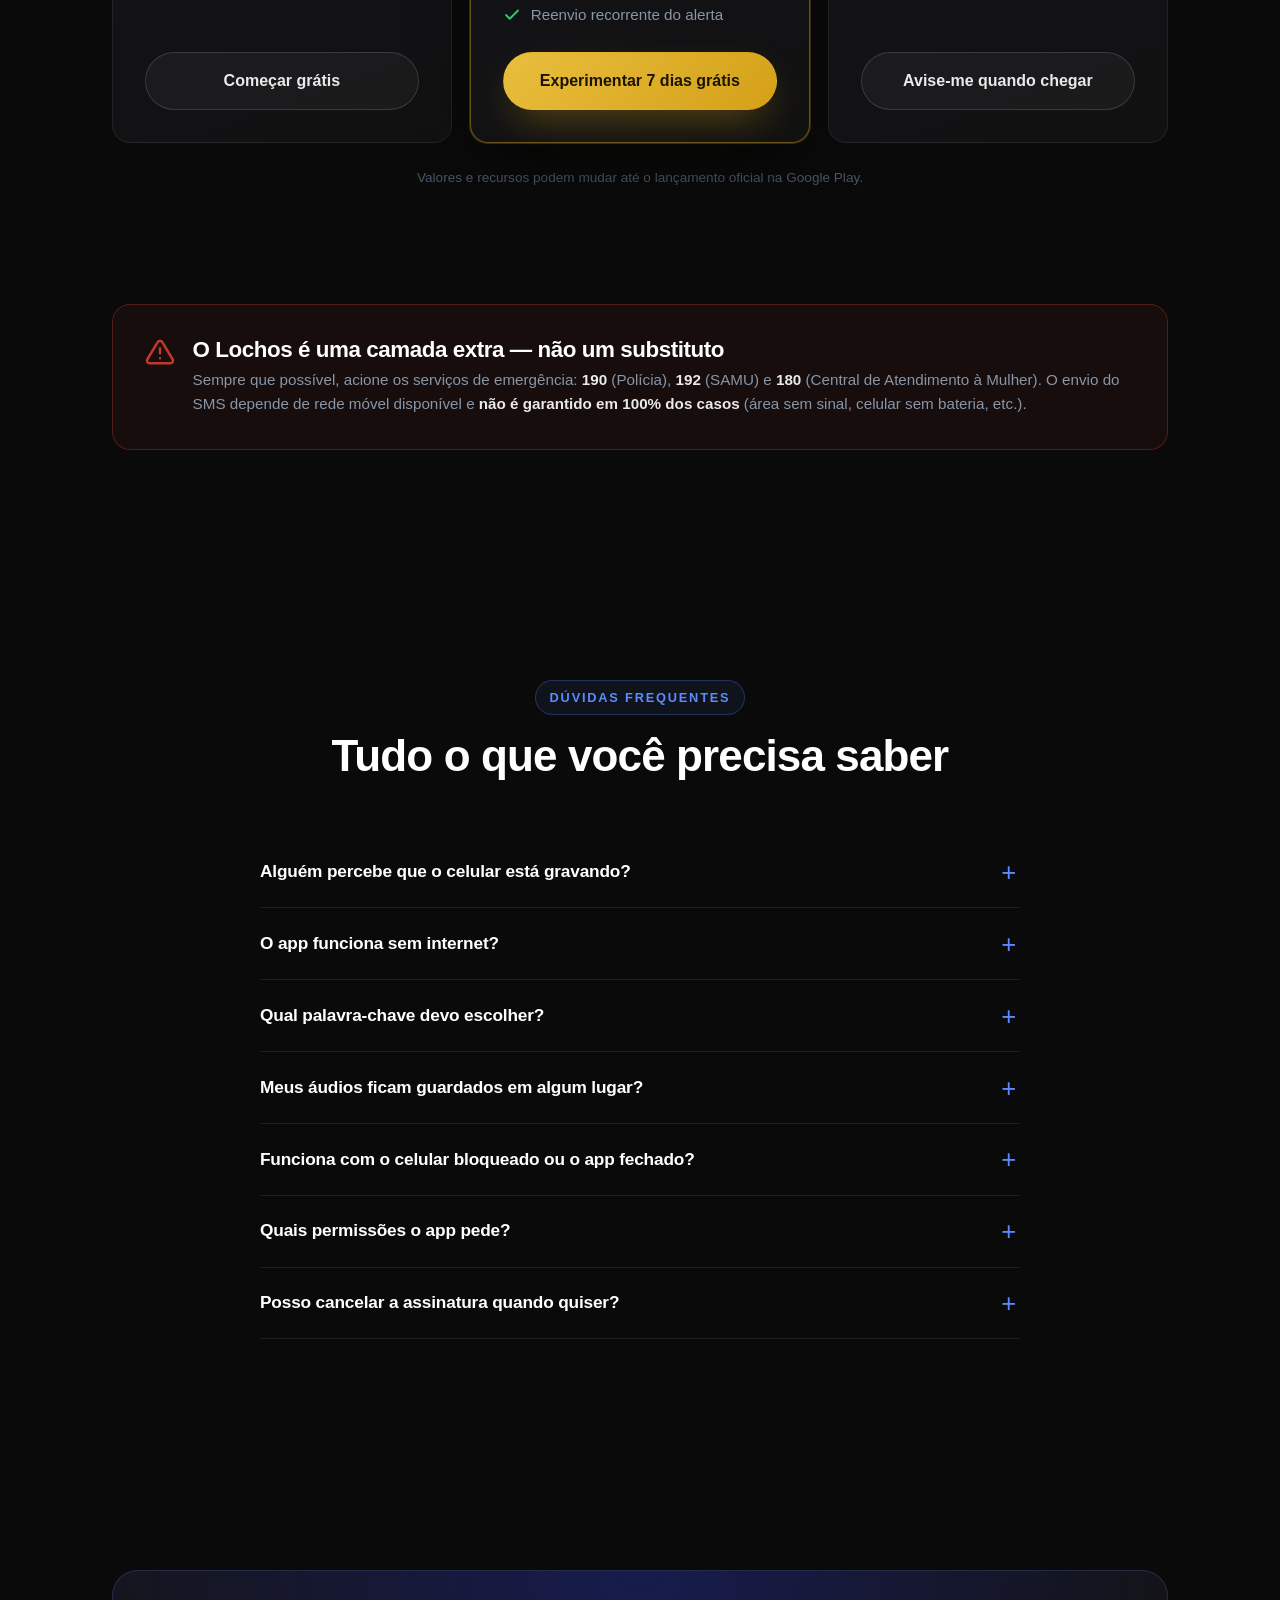
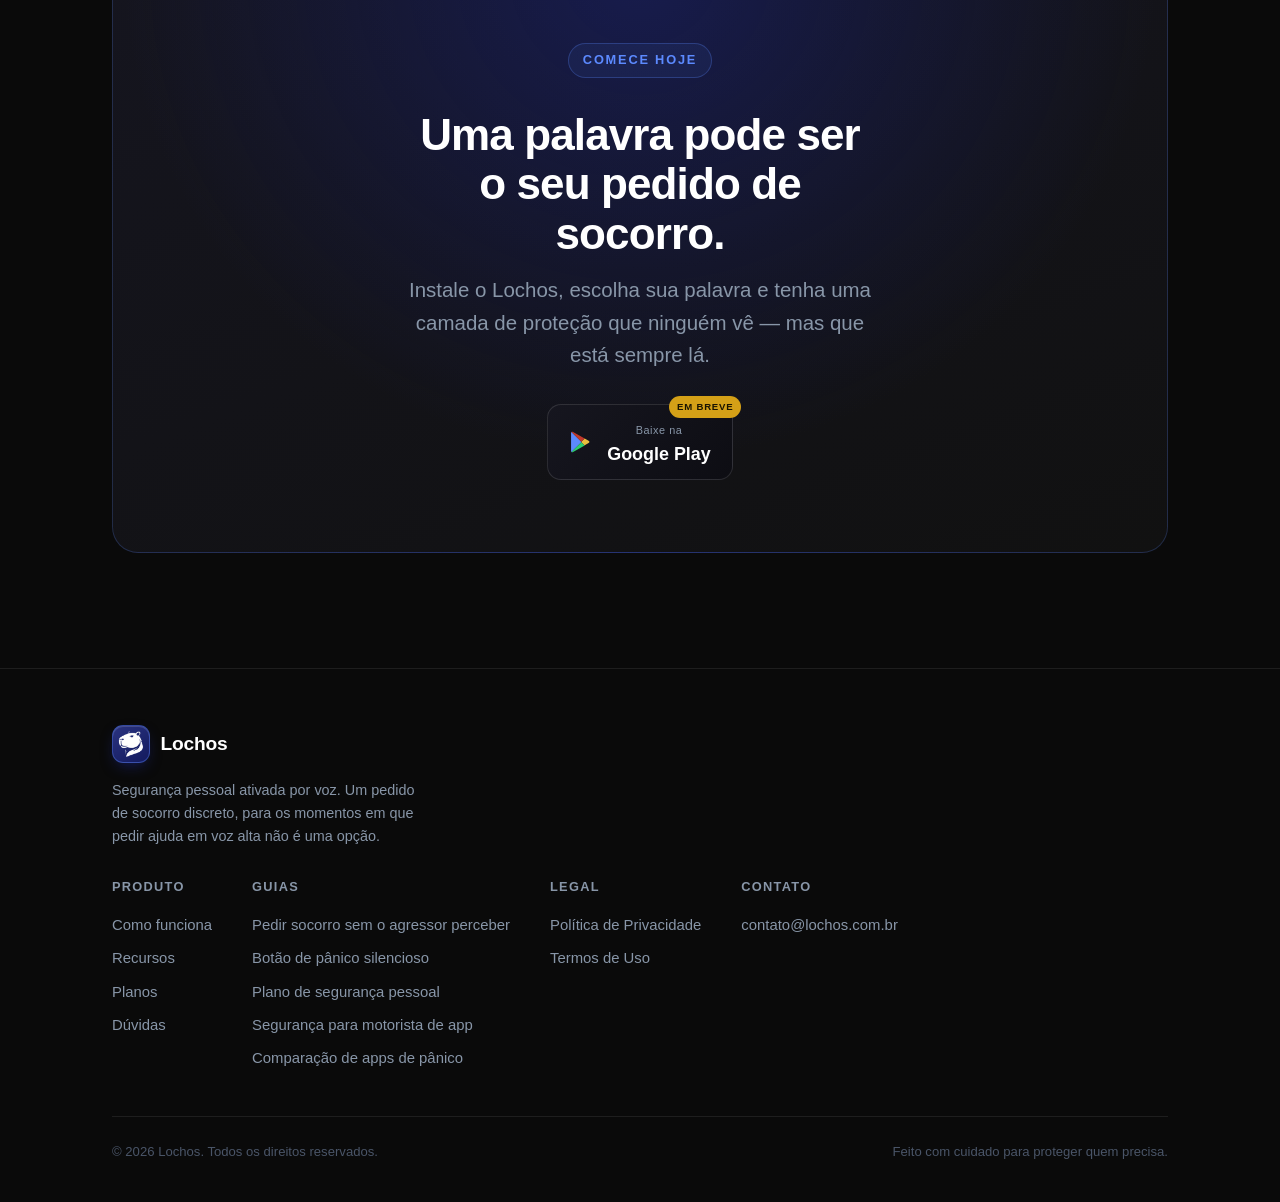
==== commit e206bb7e: "feat: 5 páginas de conteúdo SEO (Pilar 4 do PLANO_SEO.md) Páginas de intenção aguda (Persona A) e pr" ====
--- a/index.html
+++ b/index.html
@@ -460,6 +460,14 @@
             <a href="#faq">Dúvidas</a>
           </div>
           <div class="footer-col">
+            <h4>Guias</h4>
+            <a href="como-pedir-socorro-sem-o-agressor-perceber.html">Pedir socorro sem o agressor perceber</a>
+            <a href="botao-de-panico-silencioso.html">Botão de pânico silencioso</a>
+            <a href="plano-de-seguranca-pessoal.html">Plano de segurança pessoal</a>
+            <a href="app-de-seguranca-motorista-de-aplicativo.html">Segurança para motorista de app</a>
+            <a href="apps-de-botao-de-panico-comparacao.html">Comparação de apps de pânico</a>
+          </div>
+          <div class="footer-col">
             <h4>Legal</h4>
             <a href="privacidade.html">Política de Privacidade</a>
             <a href="termos.html">Termos de Uso</a>
--- a/assets/styles.css
+++ b/assets/styles.css
@@ -198,7 +198,8 @@
 }
 
 /* ---------- Hero ---------- */
-.hero { padding-top: clamp(2.5rem, 6vw, 4.5rem); overflow: hidden; }
+.hero { padding-top: clamp(2.5rem, 6vw, 4.5rem); padding-bottom: clamp(1rem, 3vw, 2rem); overflow: hidden; }
+@media (max-width: 899px) { .hero { padding-bottom: 1.5rem; } }
 .hero-grid { display: grid; gap: clamp(2.5rem, 6vw, 4rem); align-items: center; }
 @media (min-width: 900px) { .hero-grid { grid-template-columns: 1.05fr .95fr; } }
 
@@ -237,7 +238,7 @@
 .pulse-ring:nth-child(2) { animation-delay: 1.3s; }
 .pulse-ring:nth-child(3) { animation-delay: 2.6s; }
 @media (max-width: 899px) {
-  .hero-visual { min-height: 0; max-width: 150px; margin-inline: auto; }
+  .hero-visual { min-height: 0; max-width: 108px; margin-inline: auto; }
   .hero-capy { width: 100%; }
 }
 @keyframes pulse { 0% { transform: scale(.7); opacity: .8; } 100% { transform: scale(1.7); opacity: 0; } }
@@ -403,6 +404,16 @@
   border-radius: var(--radius-sm); padding: 1.2rem 1.4rem; margin: 1.5rem 0;
 }
 .doc-body .callout p:last-child { margin-bottom: 0; }
+.doc-body blockquote {
+  margin: 1.8rem 0; padding: 0 0 0 1.2rem; border-left: 3px solid var(--primary-light);
+  color: var(--text); font-size: 1.1rem; font-style: italic;
+}
+.doc-body blockquote p:last-child { margin-bottom: 0; }
+.table-wrap { overflow-x: auto; margin: 1.5rem 0; }
+.doc-body table { width: 100%; border-collapse: collapse; font-size: .9rem; white-space: nowrap; }
+.doc-body th, .doc-body td { text-align: left; padding: .7rem .9rem; border-bottom: 1px solid var(--divider); color: var(--text-2); }
+.doc-body th { color: var(--white); font-weight: 600; }
+.doc-body tr:last-child td { border-bottom: 0; }
 .back-link { display: inline-flex; align-items: center; gap: .5rem; color: var(--primary-light); font-weight: 600; font-size: .95rem; margin-bottom: 1.5rem; }
 .back-link:hover { text-decoration: underline; }
 
--- a/assets/styles.css
+++ b/assets/styles.css
@@ -198,7 +198,8 @@
 }
 
 /* ---------- Hero ---------- */
-.hero { padding-top: clamp(2.5rem, 6vw, 4.5rem); overflow: hidden; }
+.hero { padding-top: clamp(2.5rem, 6vw, 4.5rem); padding-bottom: clamp(1rem, 3vw, 2rem); overflow: hidden; }
+@media (max-width: 899px) { .hero { padding-bottom: 1.5rem; } }
 .hero-grid { display: grid; gap: clamp(2.5rem, 6vw, 4rem); align-items: center; }
 @media (min-width: 900px) { .hero-grid { grid-template-columns: 1.05fr .95fr; } }
 
@@ -237,7 +238,7 @@
 .pulse-ring:nth-child(2) { animation-delay: 1.3s; }
 .pulse-ring:nth-child(3) { animation-delay: 2.6s; }
 @media (max-width: 899px) {
-  .hero-visual { min-height: 0; max-width: 150px; margin-inline: auto; }
+  .hero-visual { min-height: 0; max-width: 108px; margin-inline: auto; }
   .hero-capy { width: 100%; }
 }
 @keyframes pulse { 0% { transform: scale(.7); opacity: .8; } 100% { transform: scale(1.7); opacity: 0; } }
@@ -403,6 +404,16 @@
   border-radius: var(--radius-sm); padding: 1.2rem 1.4rem; margin: 1.5rem 0;
 }
 .doc-body .callout p:last-child { margin-bottom: 0; }
+.doc-body blockquote {
+  margin: 1.8rem 0; padding: 0 0 0 1.2rem; border-left: 3px solid var(--primary-light);
+  color: var(--text); font-size: 1.1rem; font-style: italic;
+}
+.doc-body blockquote p:last-child { margin-bottom: 0; }
+.table-wrap { overflow-x: auto; margin: 1.5rem 0; }
+.doc-body table { width: 100%; border-collapse: collapse; font-size: .9rem; white-space: nowrap; }
+.doc-body th, .doc-body td { text-align: left; padding: .7rem .9rem; border-bottom: 1px solid var(--divider); color: var(--text-2); }
+.doc-body th { color: var(--white); font-weight: 600; }
+.doc-body tr:last-child td { border-bottom: 0; }
 .back-link { display: inline-flex; align-items: center; gap: .5rem; color: var(--primary-light); font-weight: 600; font-size: .95rem; margin-bottom: 1.5rem; }
 .back-link:hover { text-decoration: underline; }
 
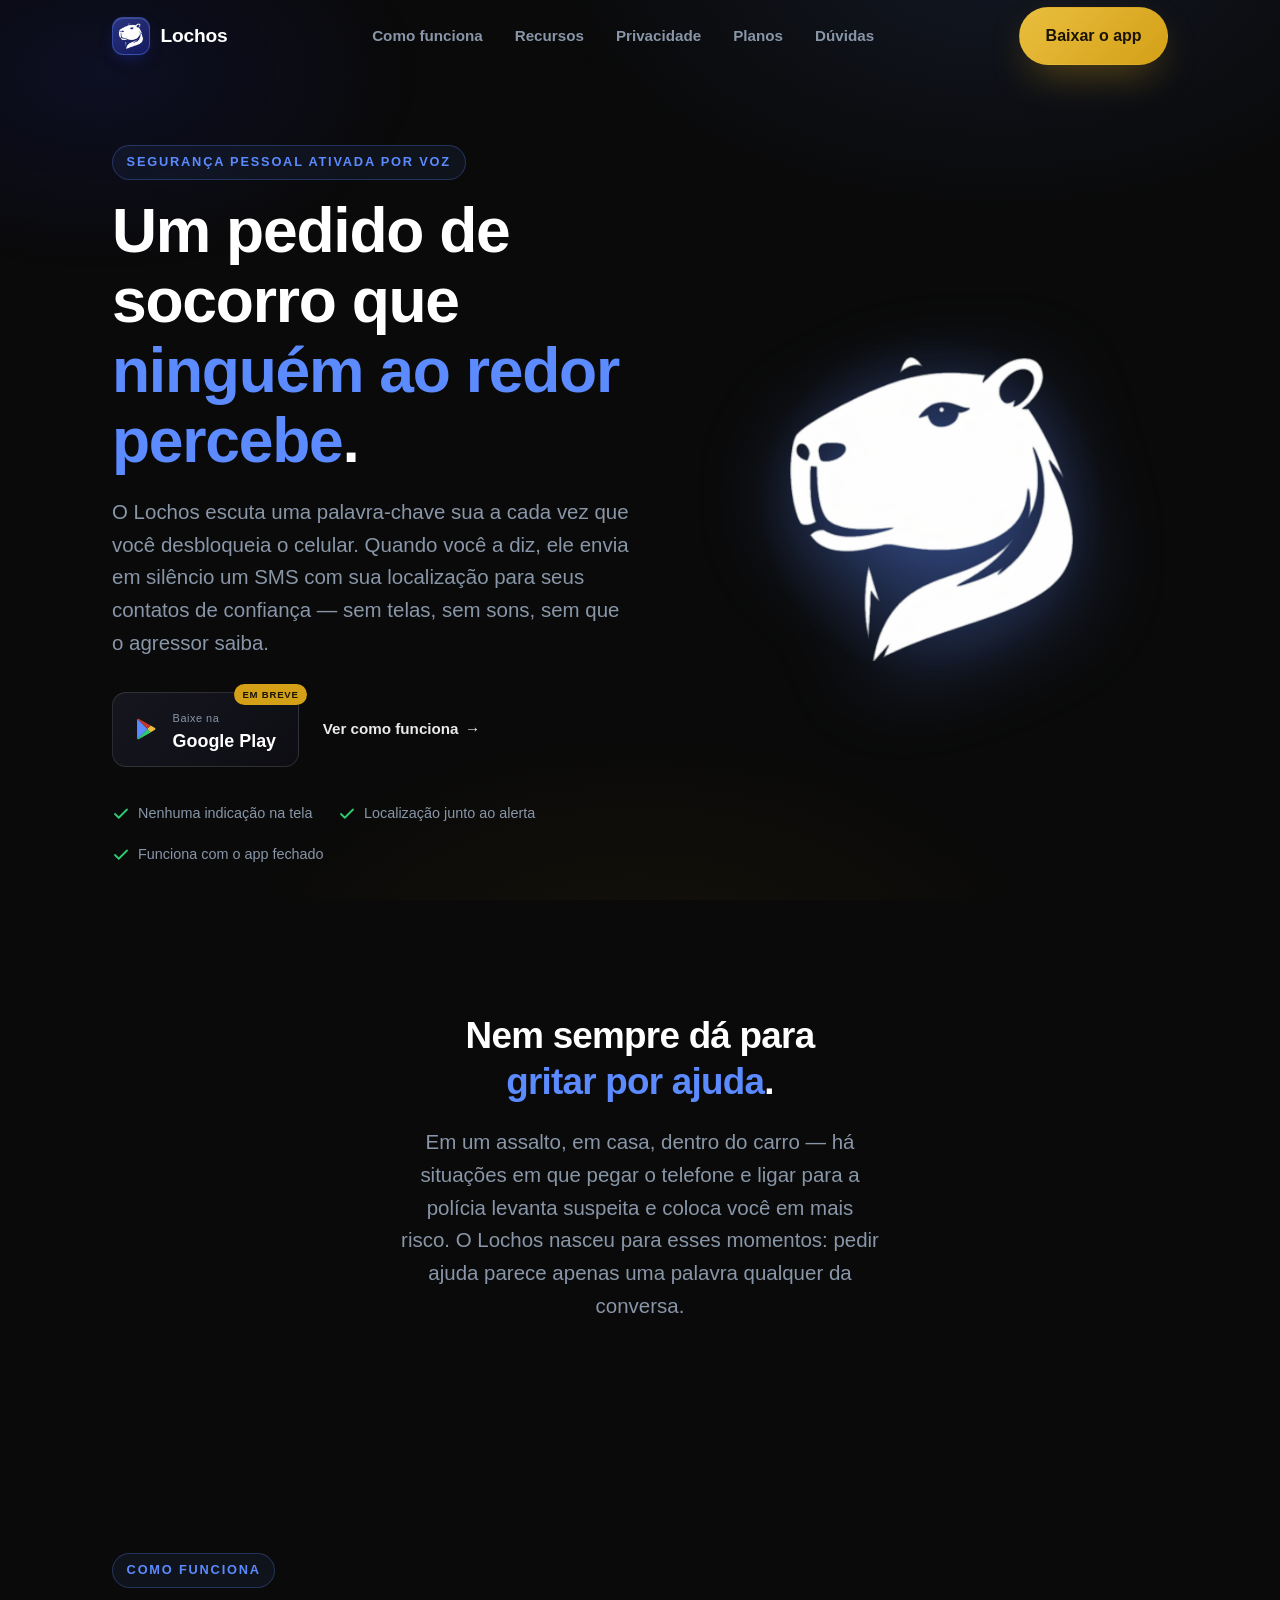
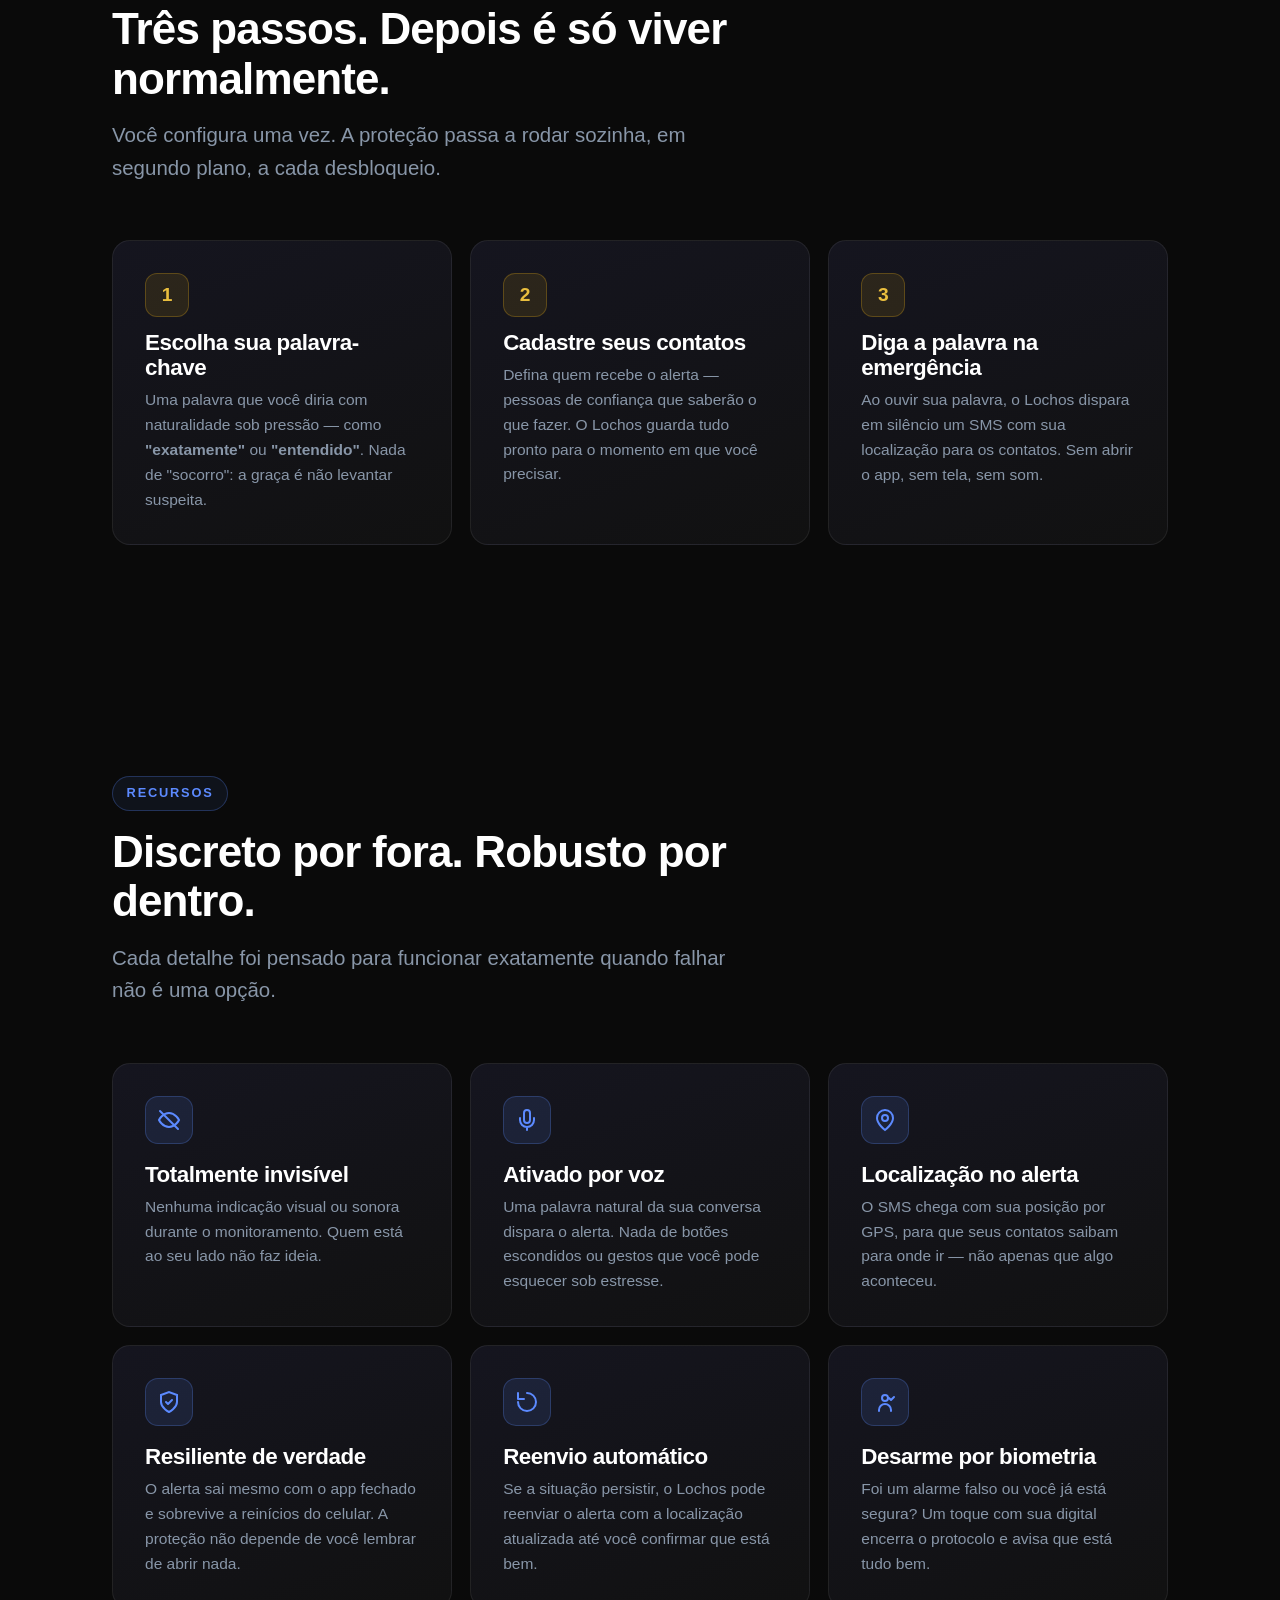
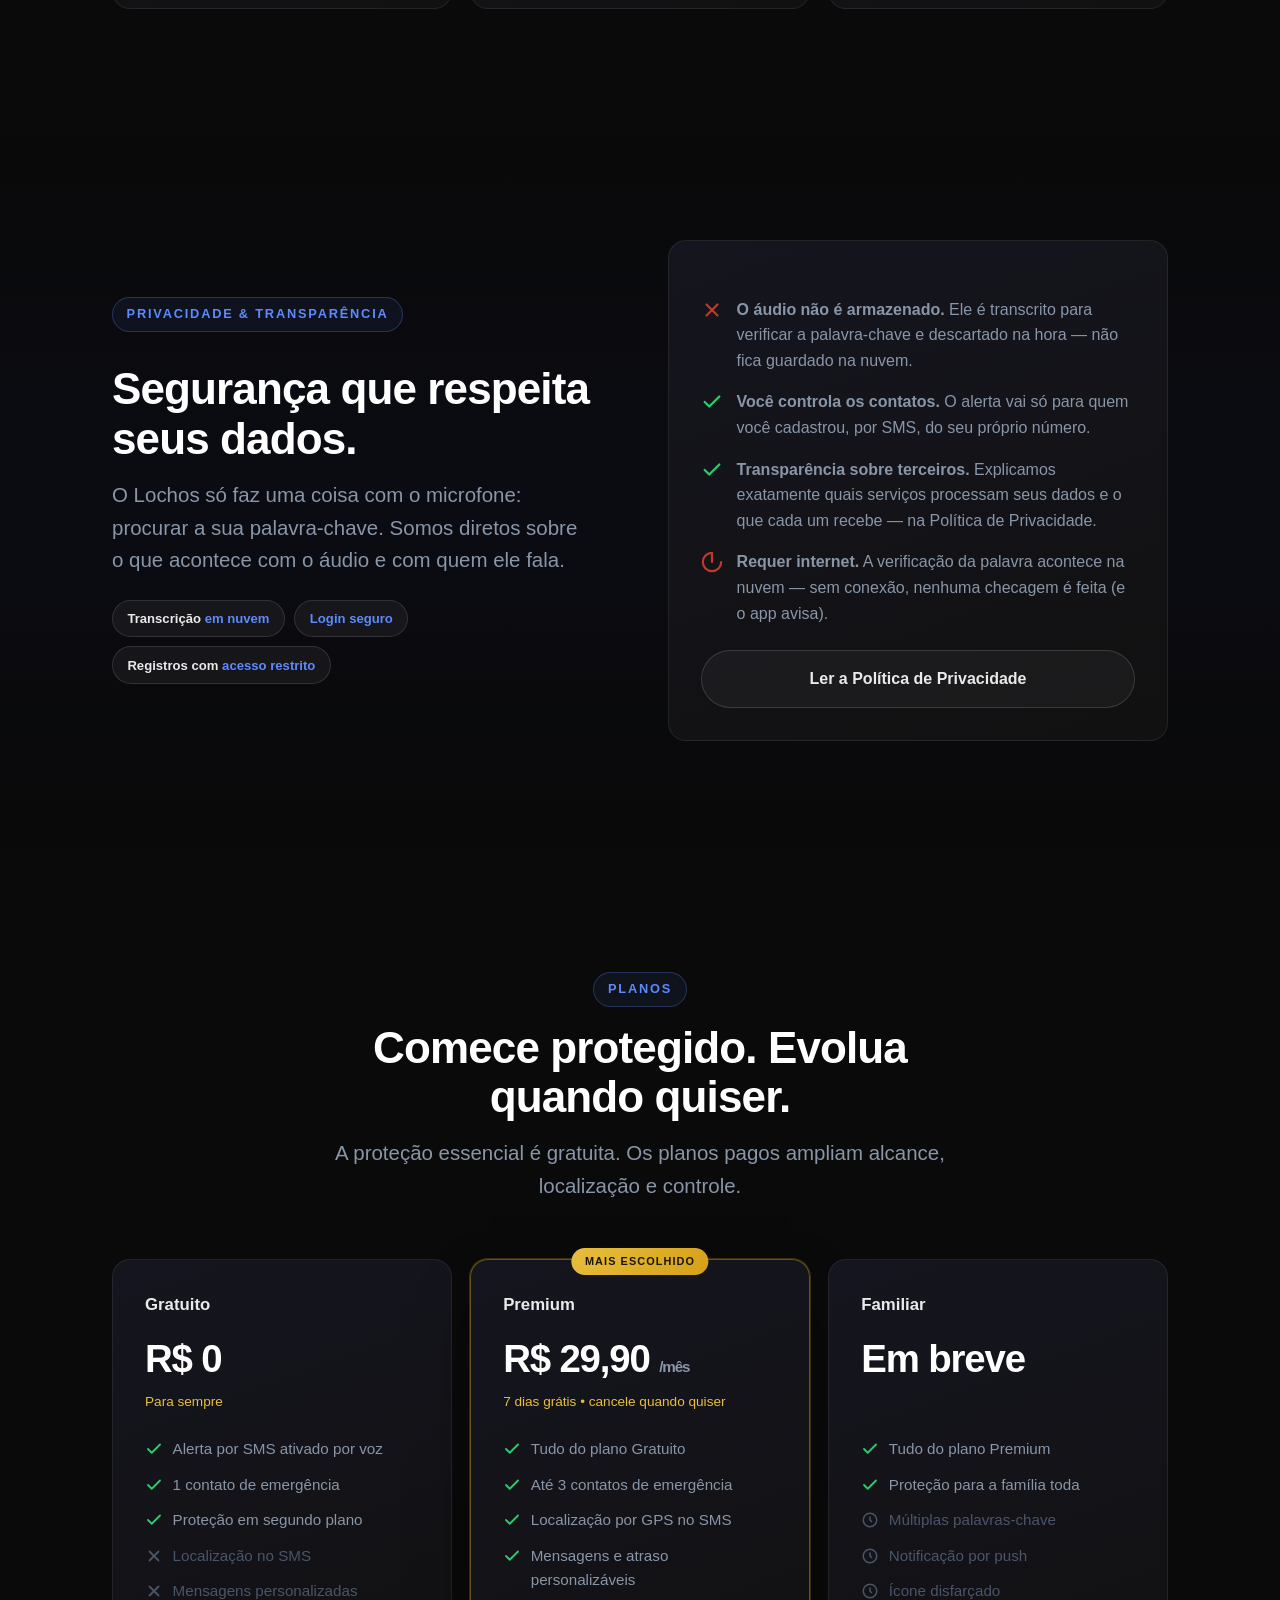
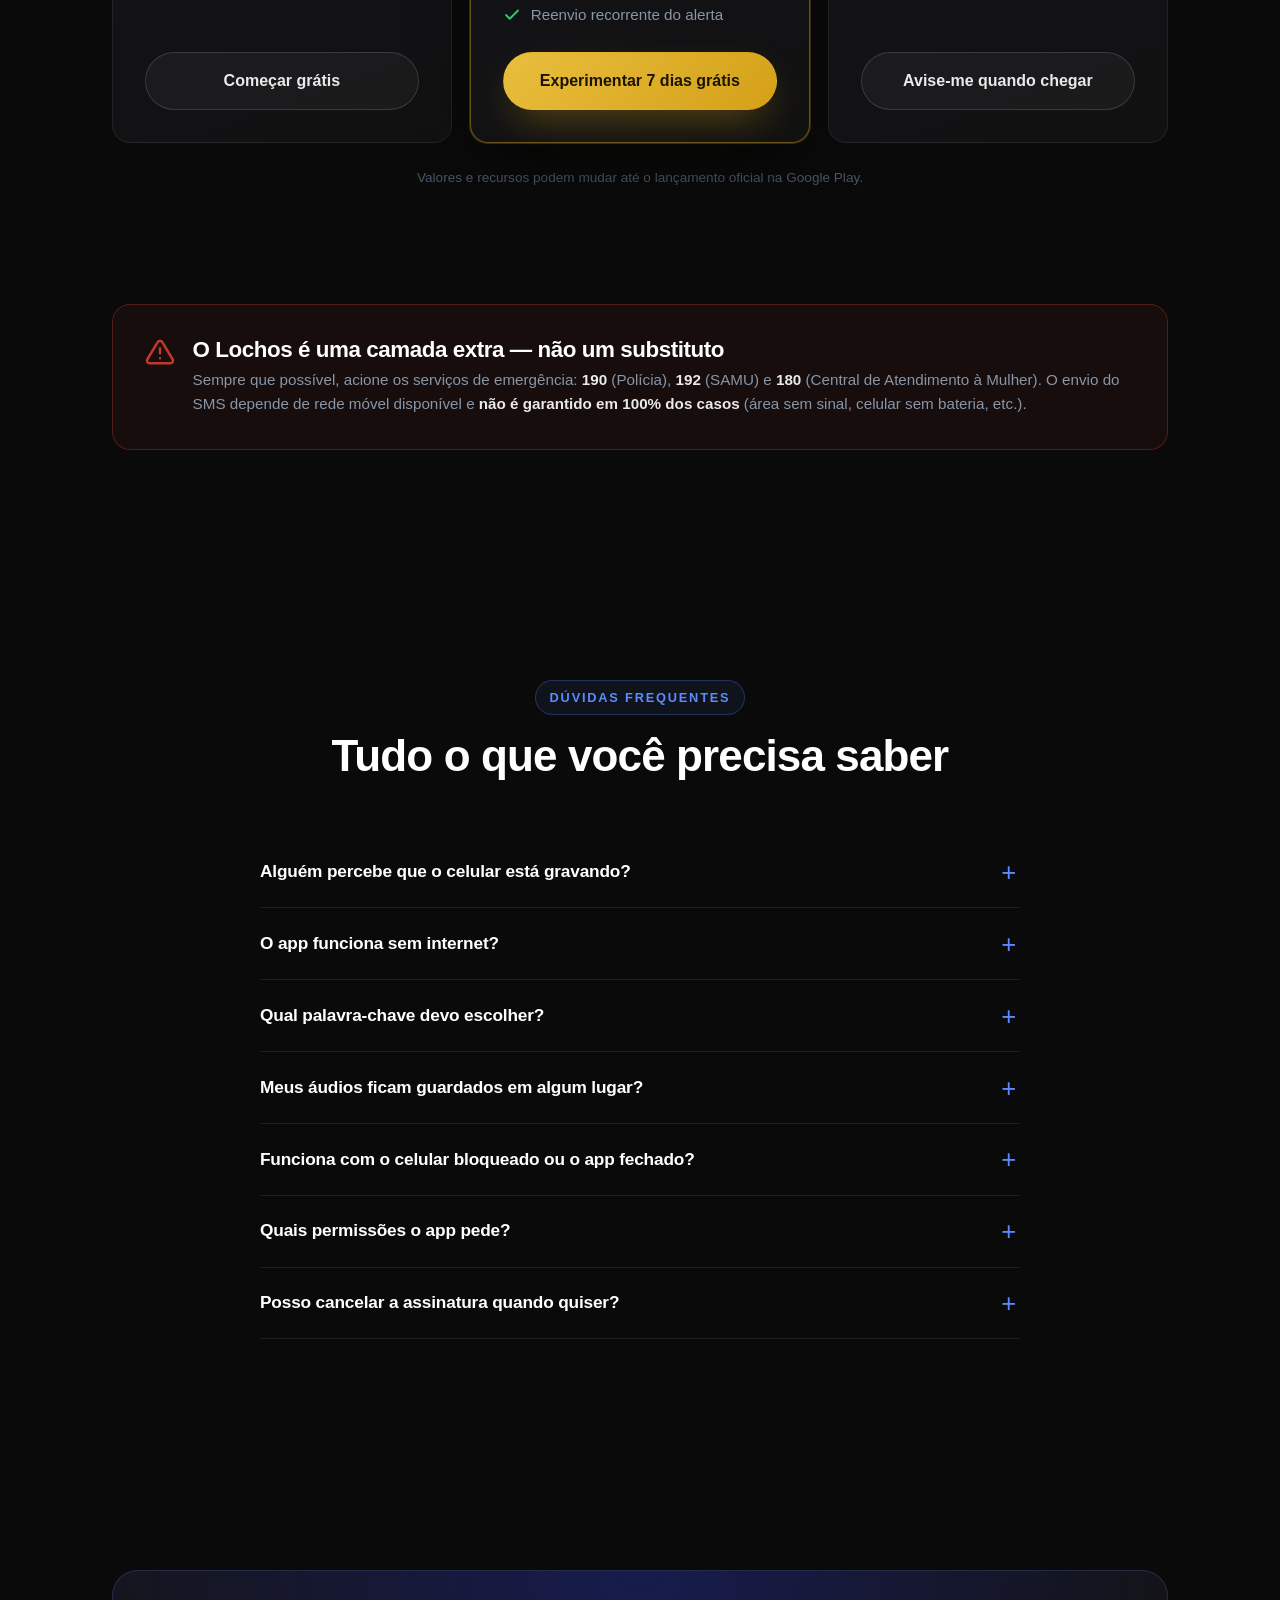
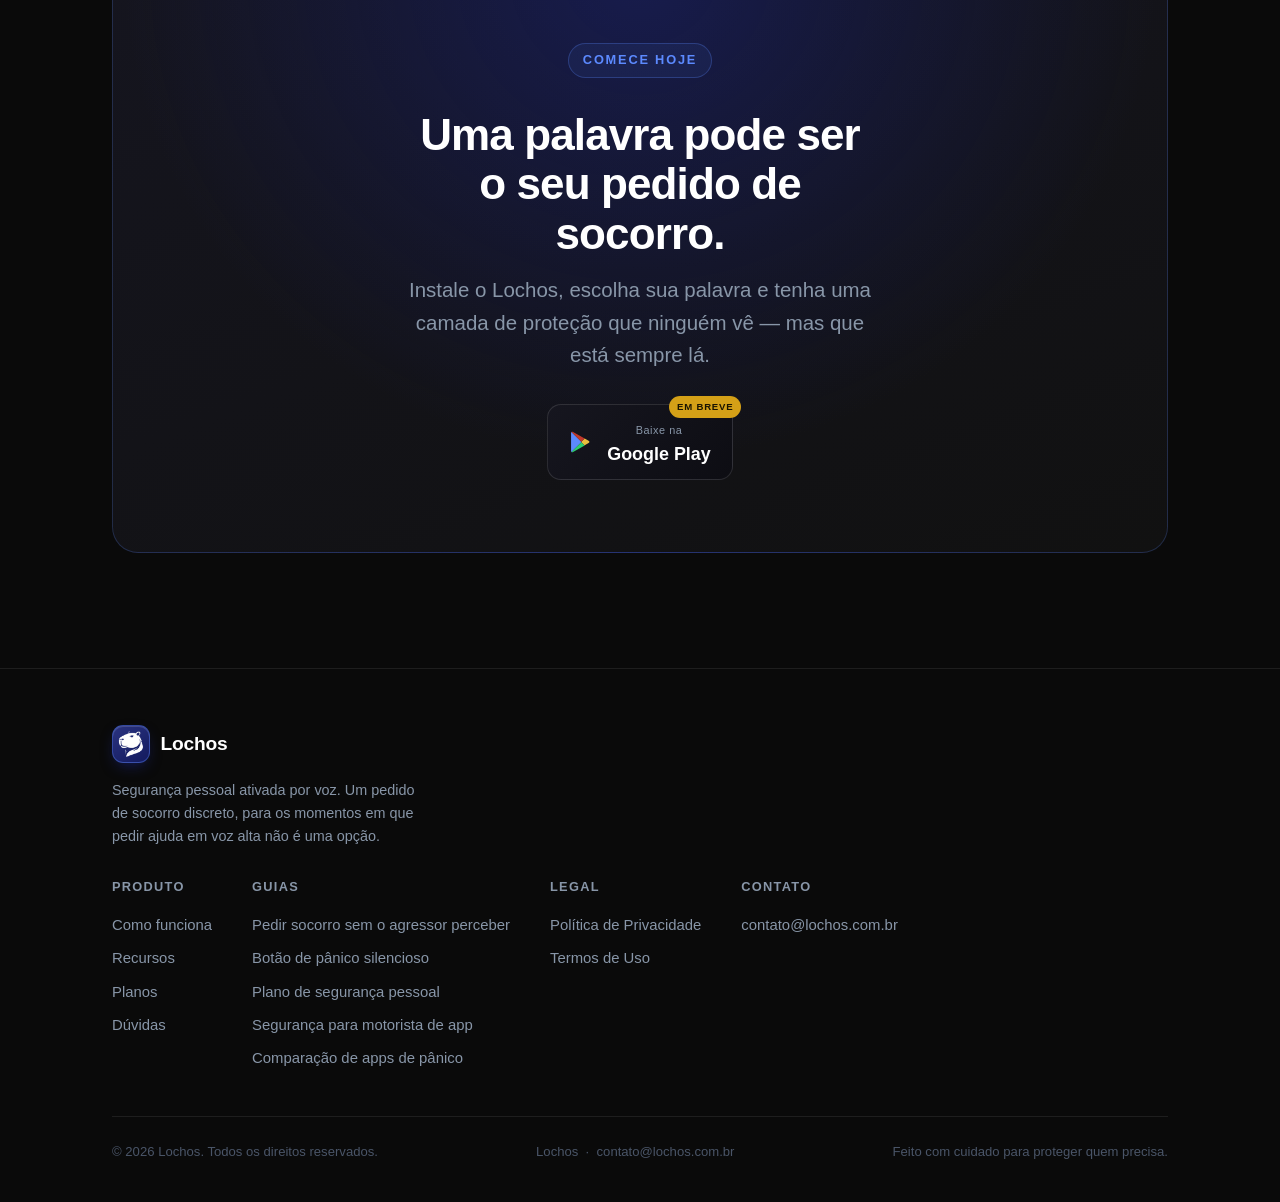
==== commit 55ac0427: "fix: identifica responsável (Lochos) no rodapé e remove placeholder de CNPJ Segue orientação do Goog" ====
--- a/index.html
+++ b/index.html
@@ -480,6 +480,7 @@
       </div>
       <div class="footer-bottom">
         <span>© <span data-year>2026</span> Lochos. Todos os direitos reservados.</span>
+        <span>Lochos &nbsp;·&nbsp; <a href="mailto:contato@lochos.com.br" style="color:var(--hint);">contato@lochos.com.br</a></span>
         <span>Feito com cuidado para proteger quem precisa.</span>
       </div>
     </div>
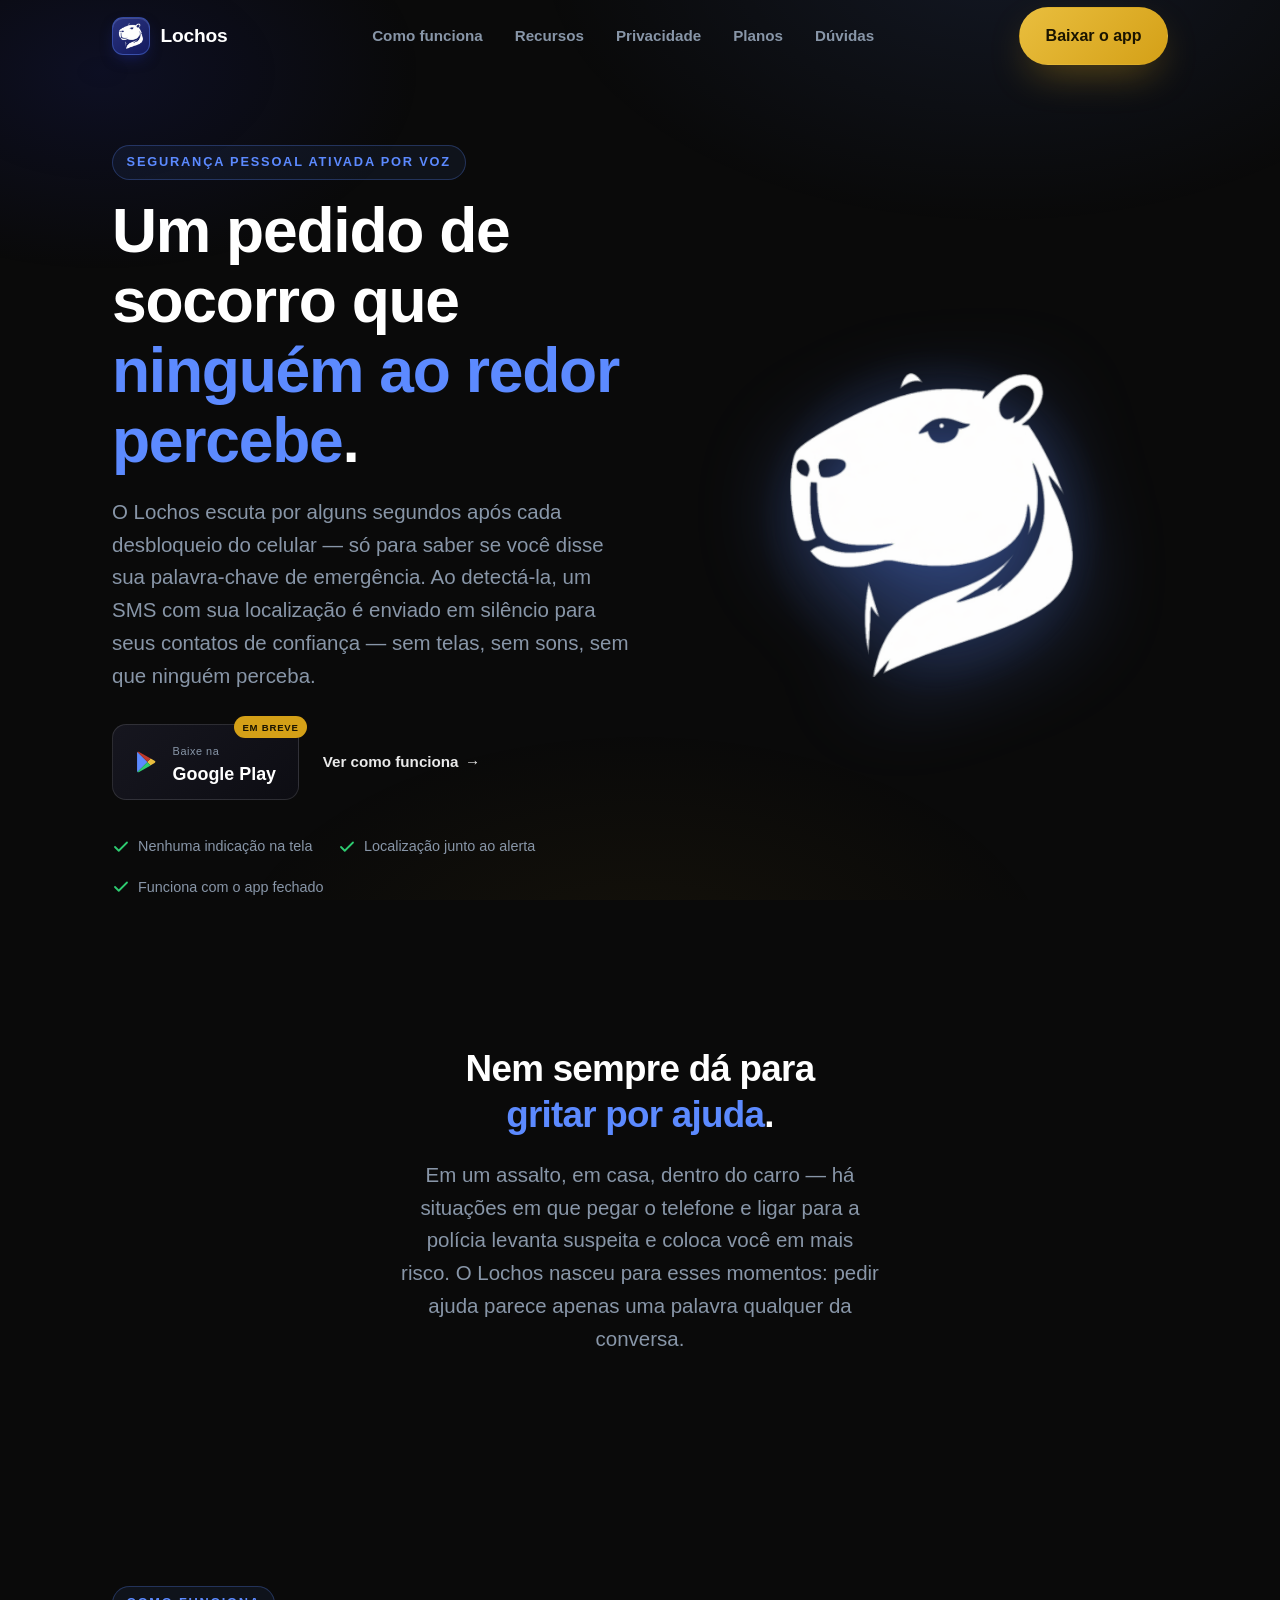
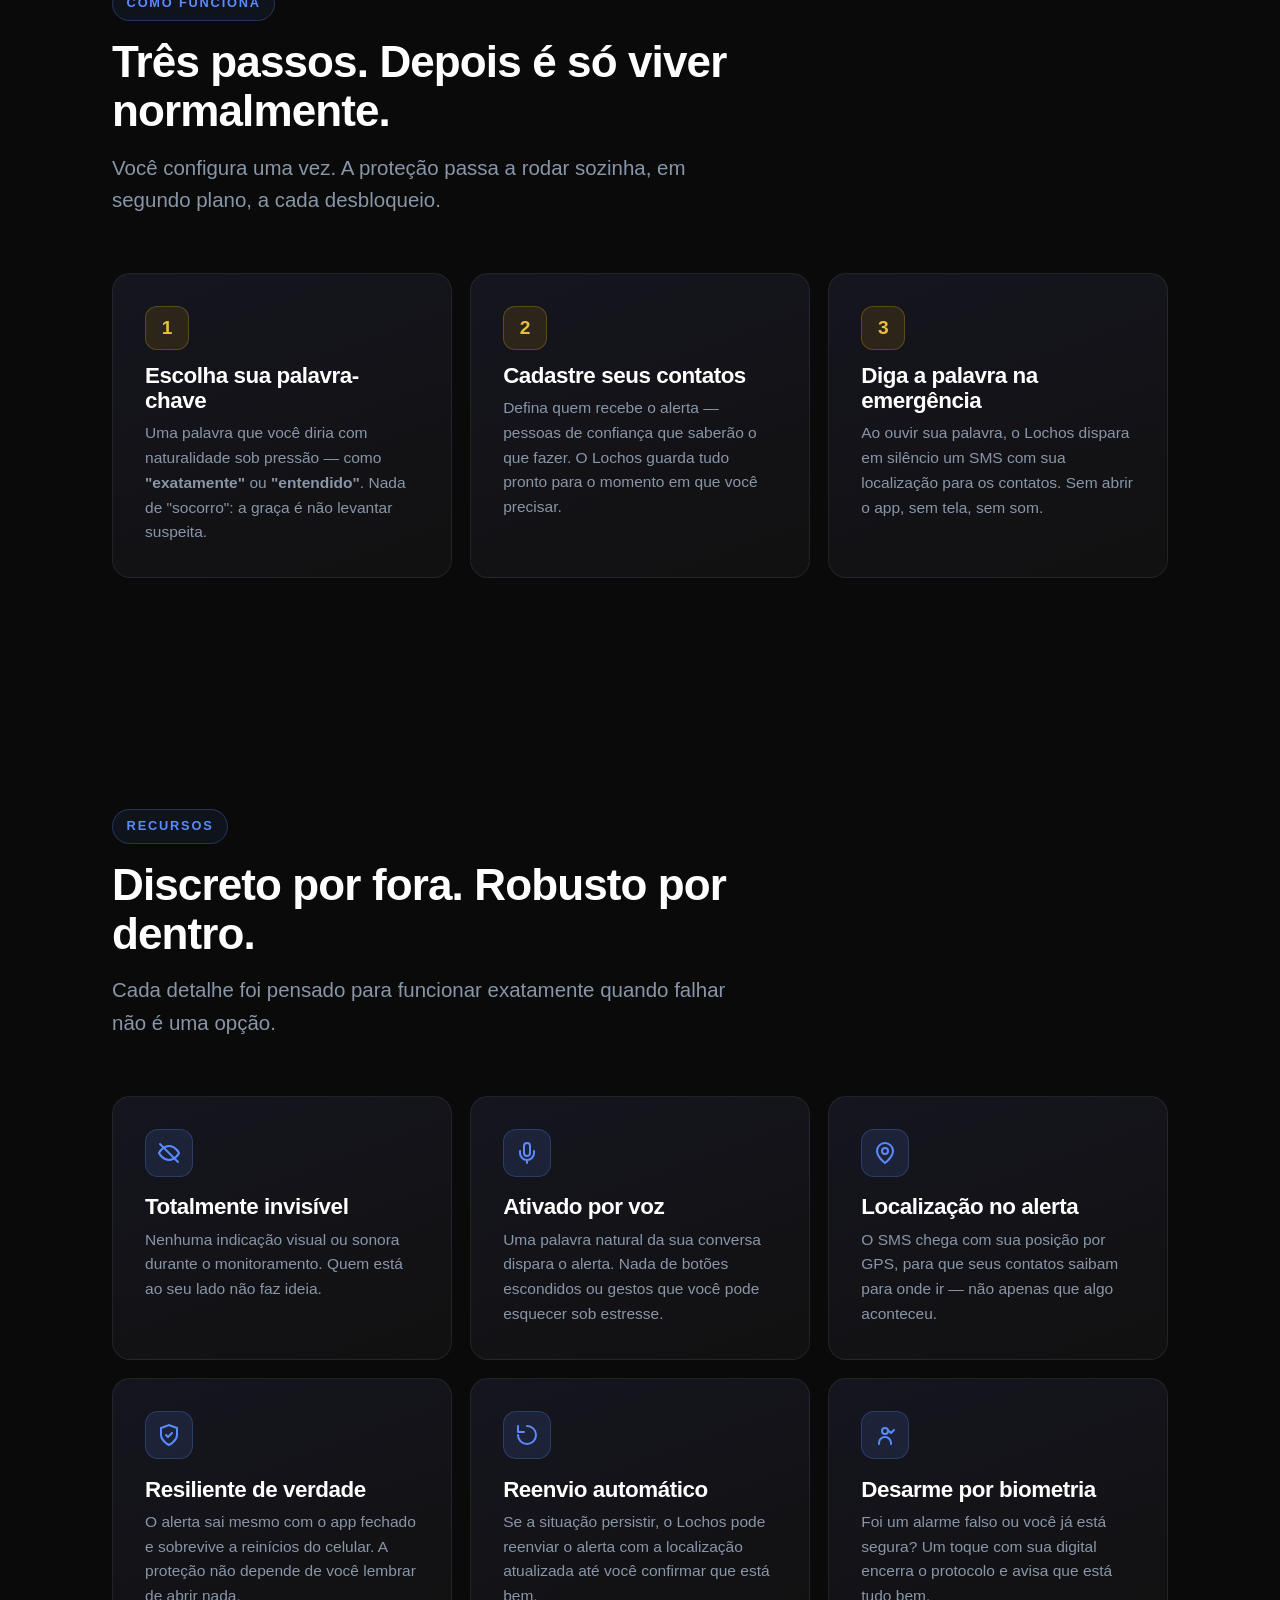
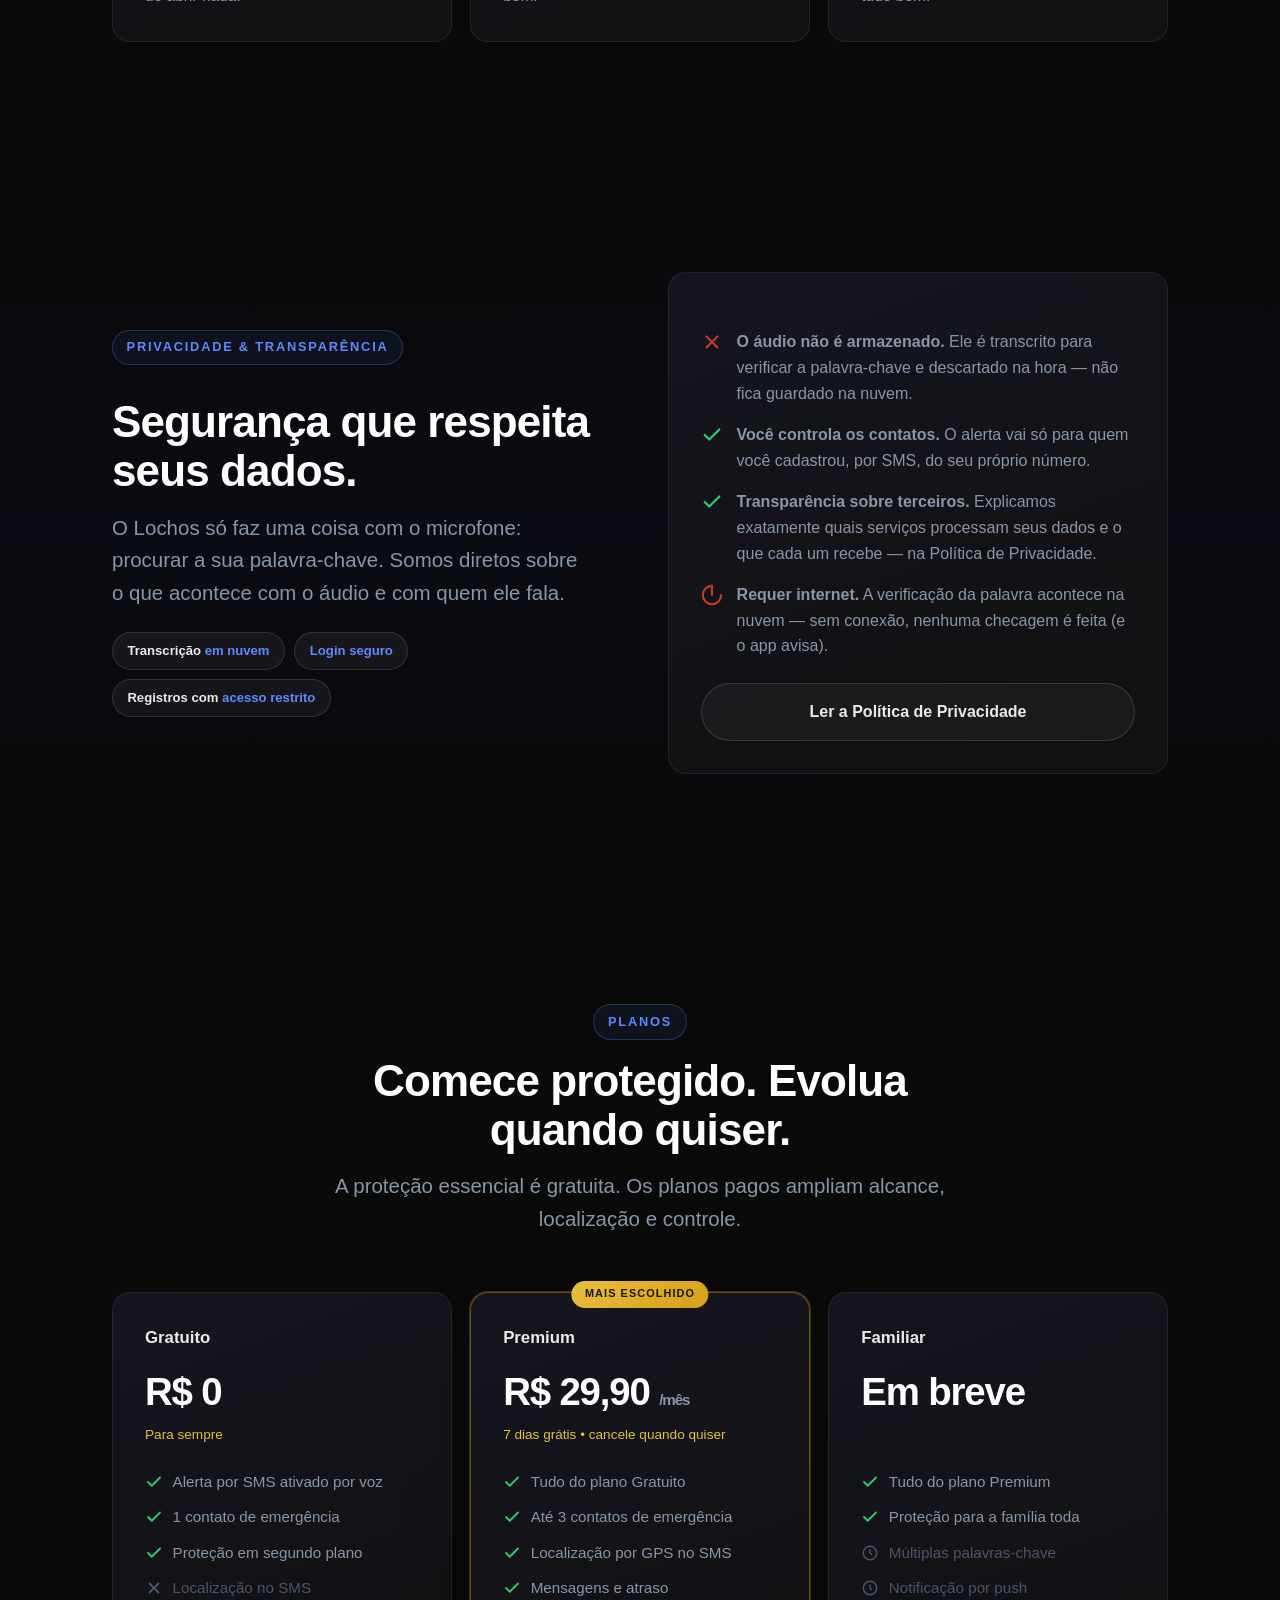
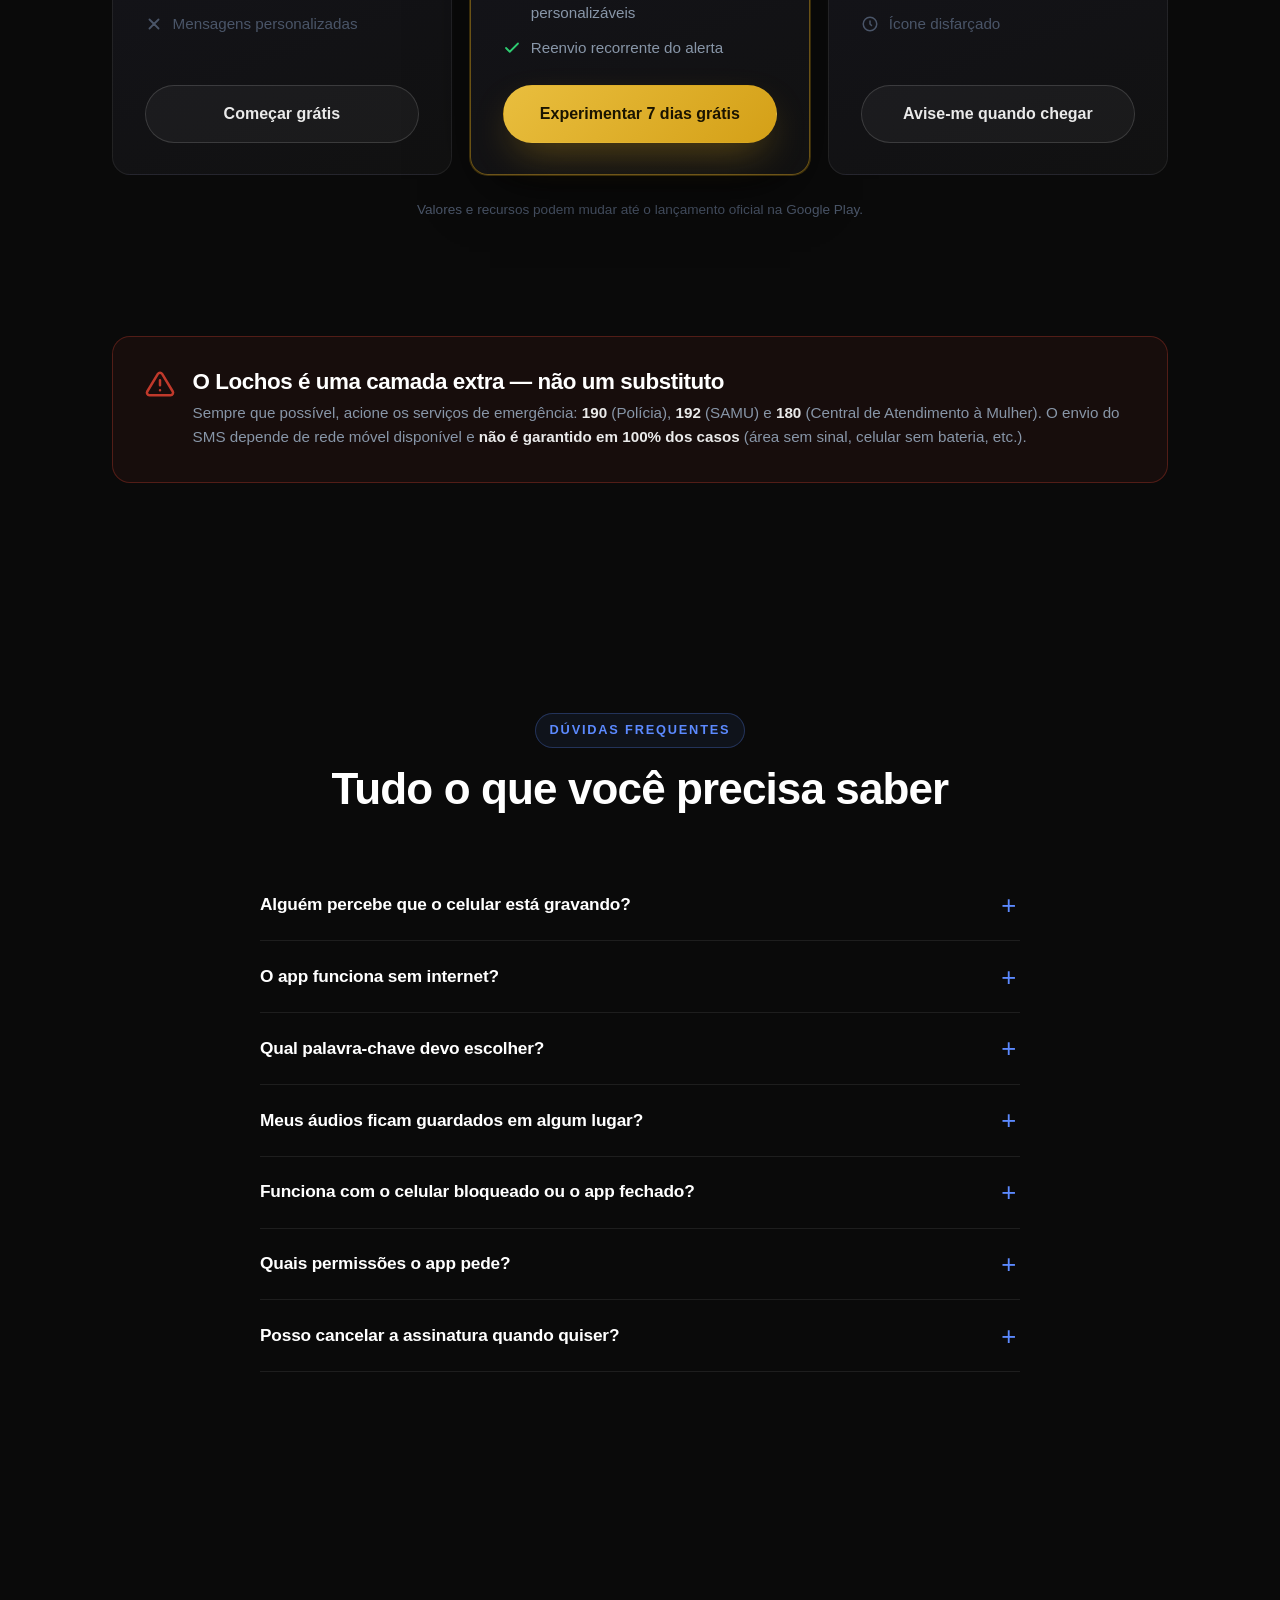
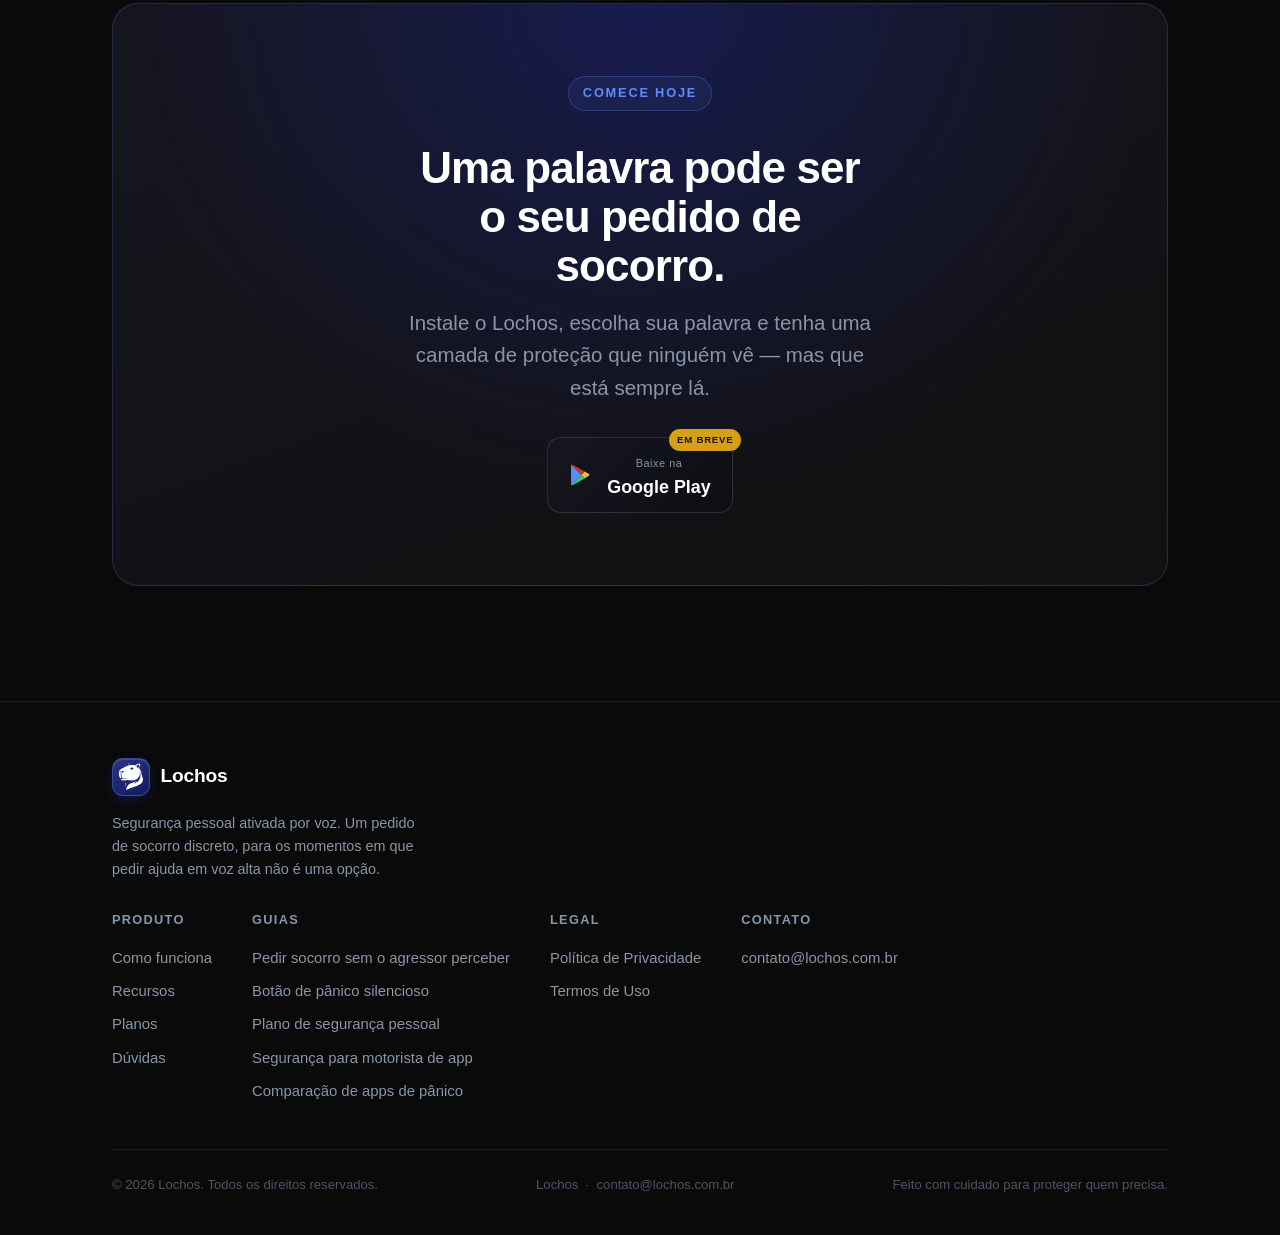
==== commit 8de4887b: "melhora texto hero: escuta por alguns segundos, nao continuo" ====
--- a/index.html
+++ b/index.html
@@ -139,9 +139,8 @@
           <span class="eyebrow">Segurança pessoal ativada por voz</span>
           <h1>Um pedido de socorro que <span class="hl">ninguém ao redor percebe</span>.</h1>
           <p class="lead">
-            O Lochos escuta uma palavra-chave sua a cada vez que você desbloqueia o celular.
-            Quando você a diz, ele envia em silêncio um SMS com sua localização para seus
-            contatos de confiança — sem telas, sem sons, sem que o agressor saiba.
+            O Lochos escuta por alguns segundos após cada desbloqueio do celular — só para saber se você disse sua palavra-chave de emergência.
+            Ao detectá-la, um SMS com sua localização é enviado em silêncio para seus contatos de confiança — sem telas, sem sons, sem que ninguém perceba.
           </p>
 
           <div class="hero-cta" id="baixar">
